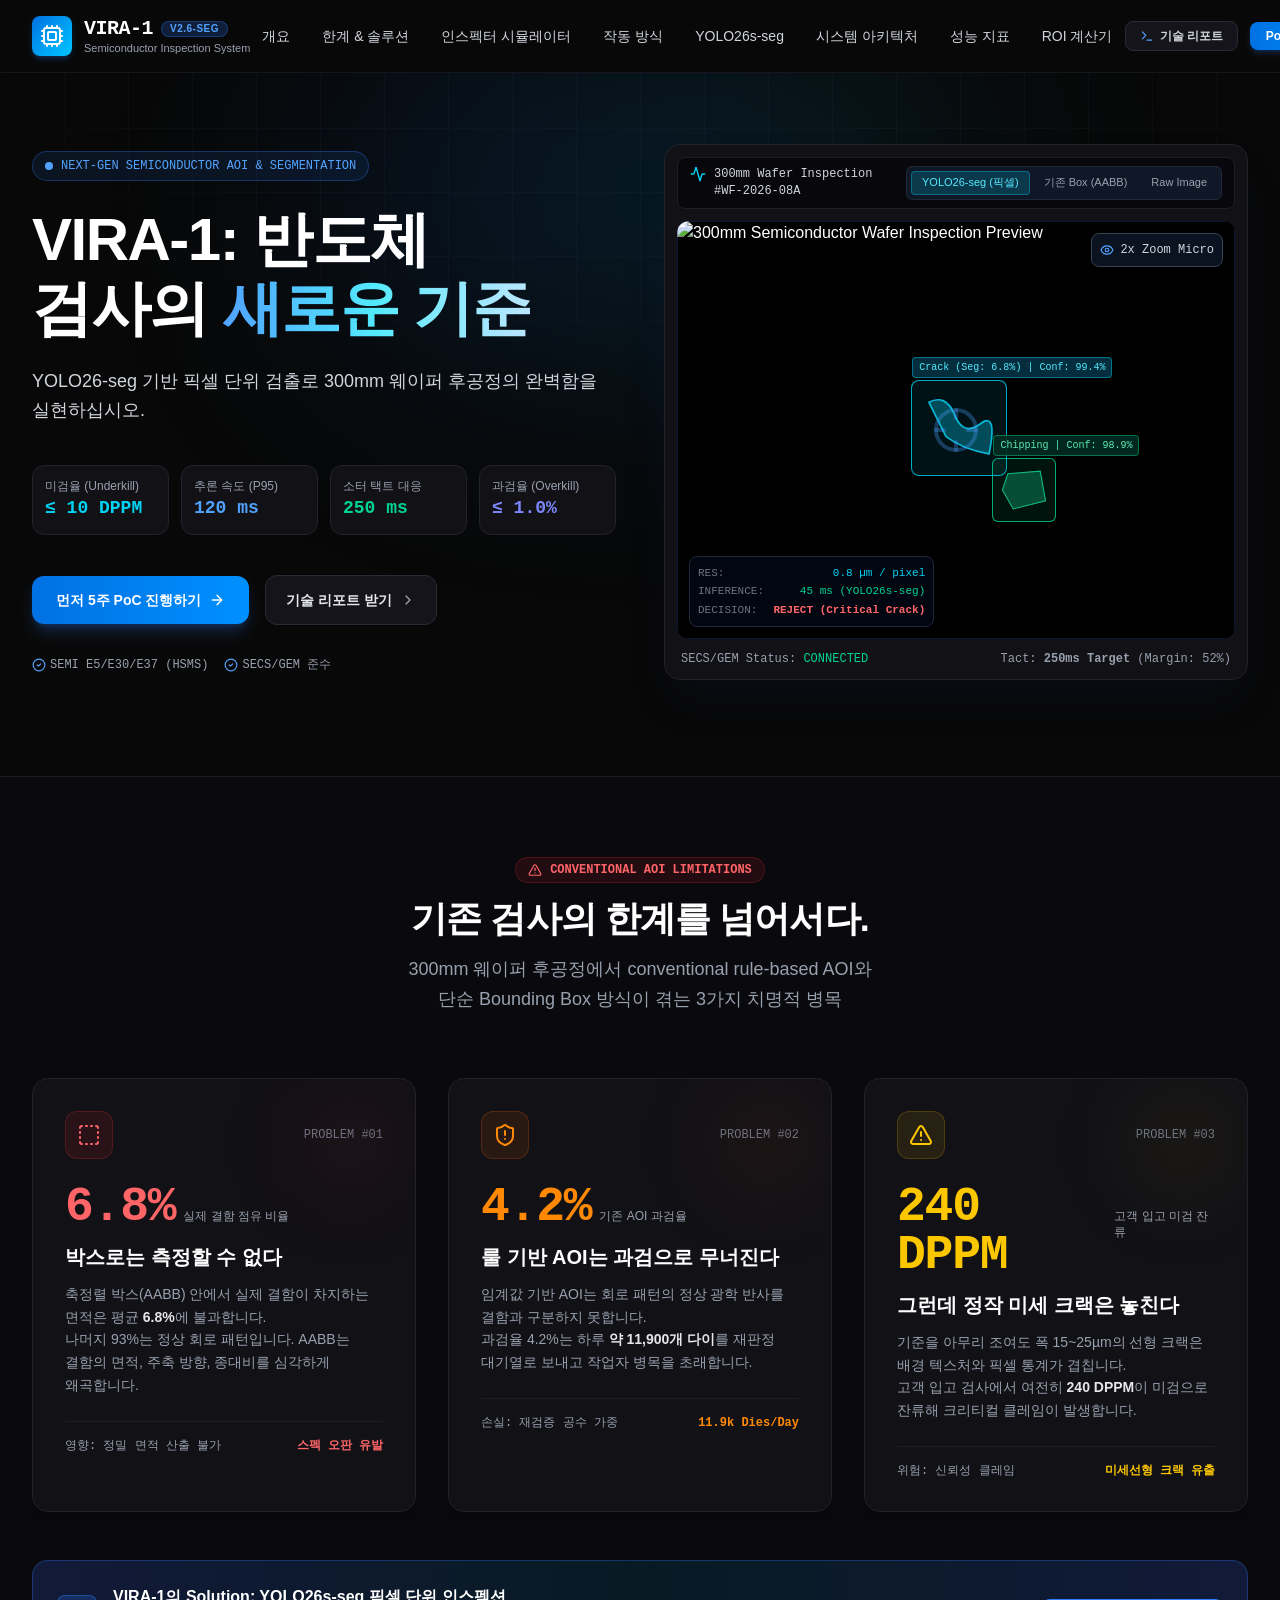
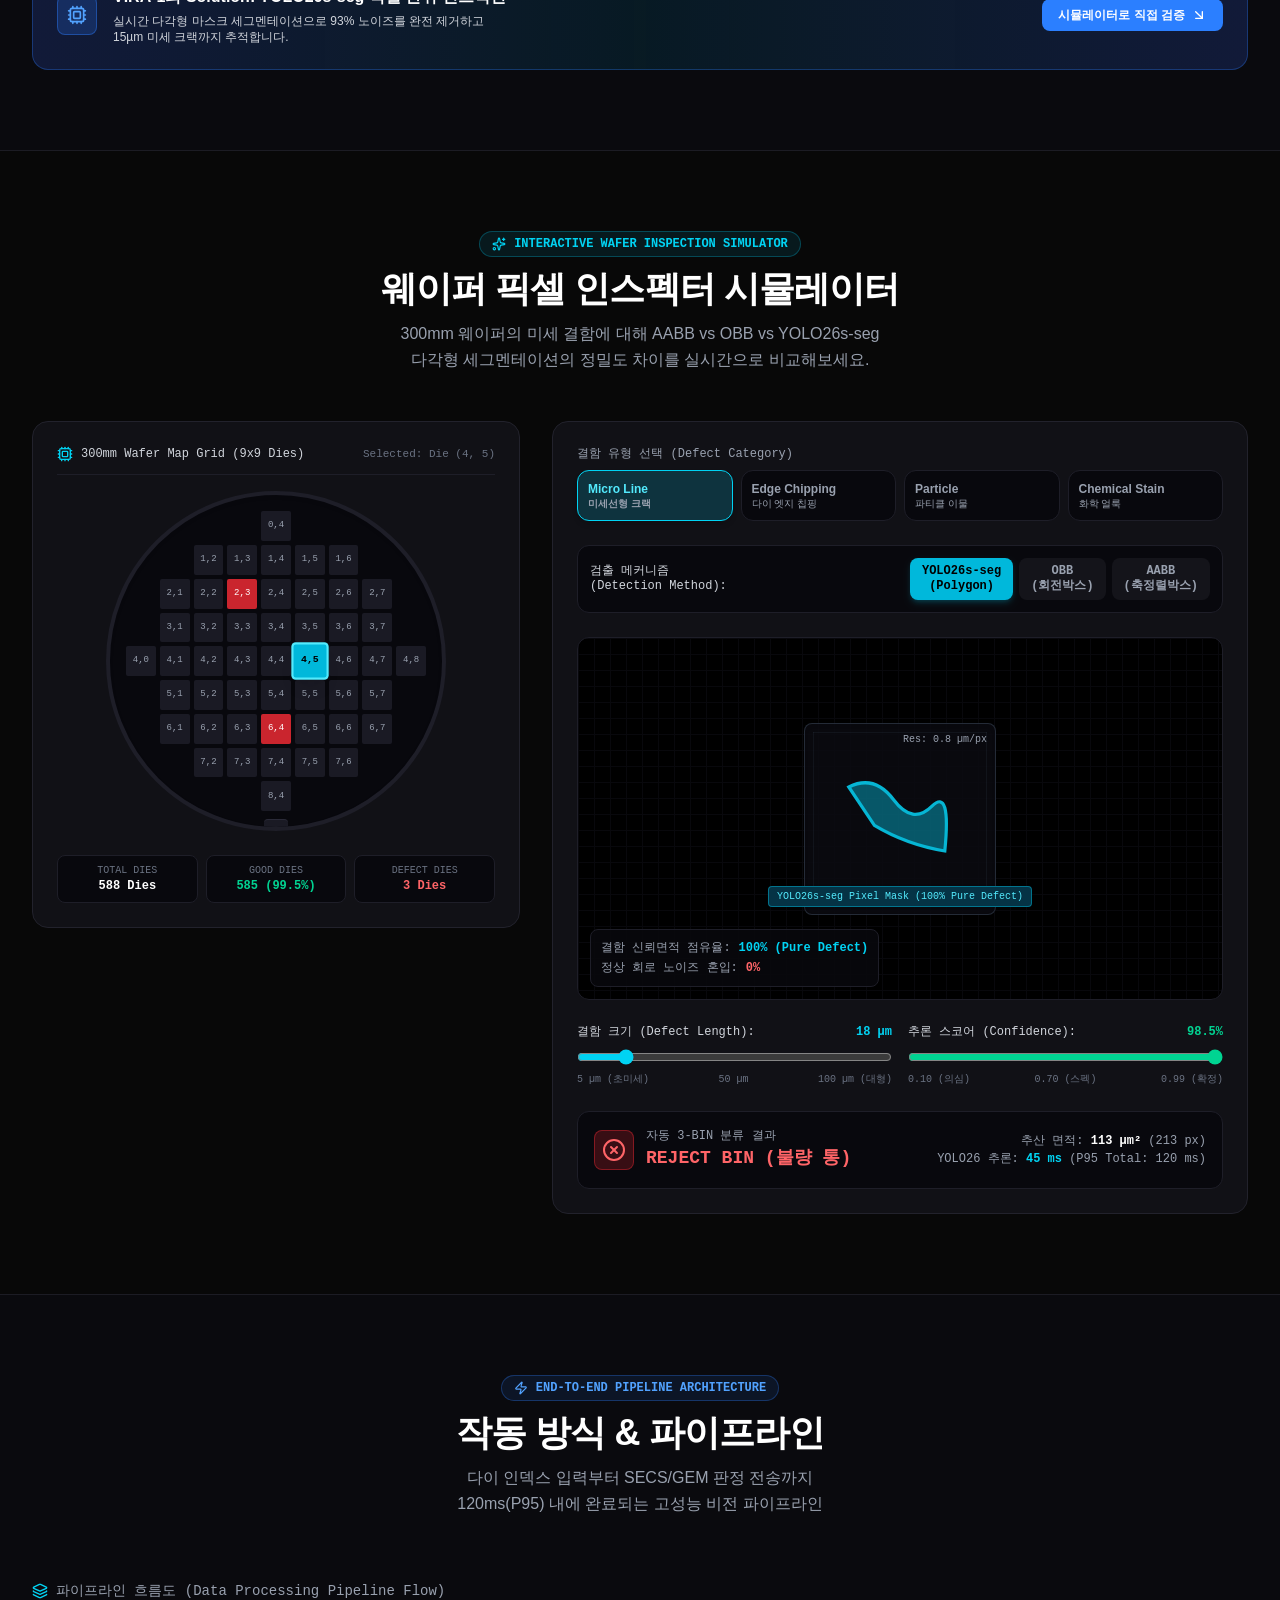
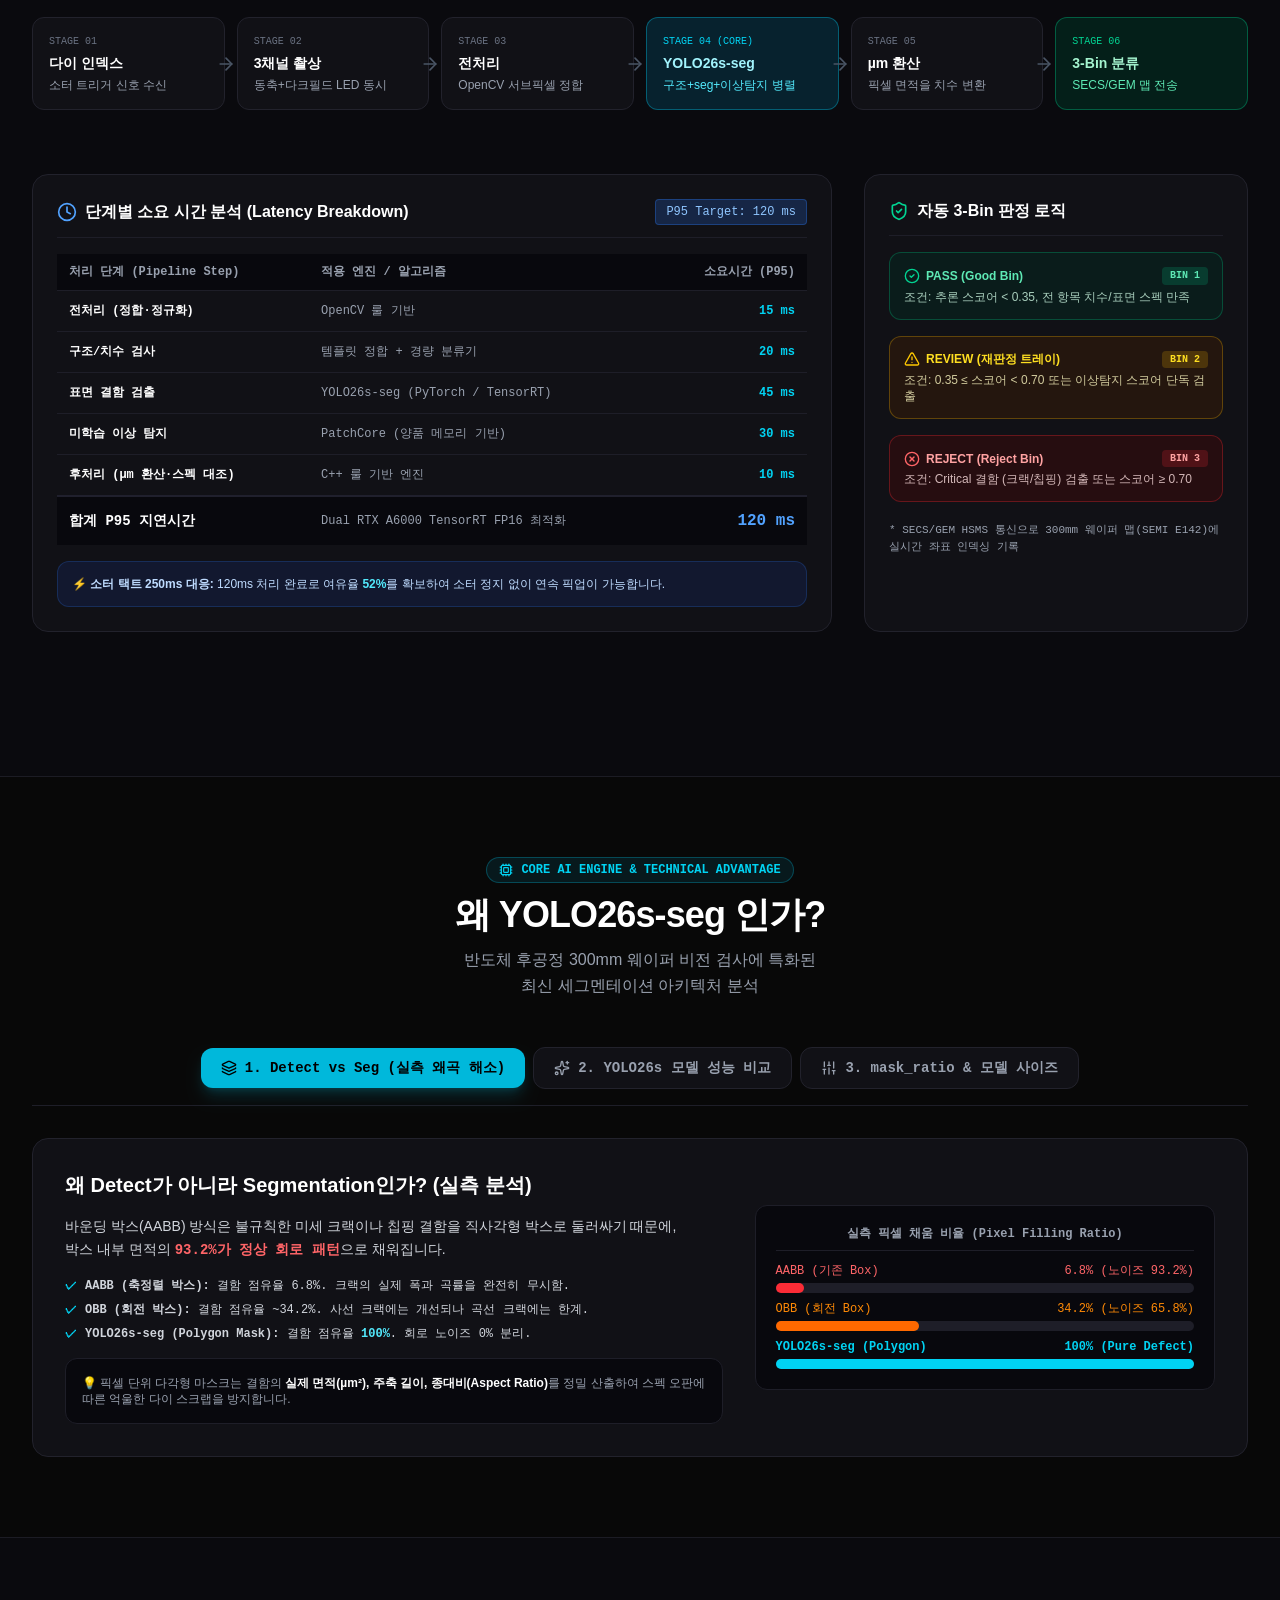
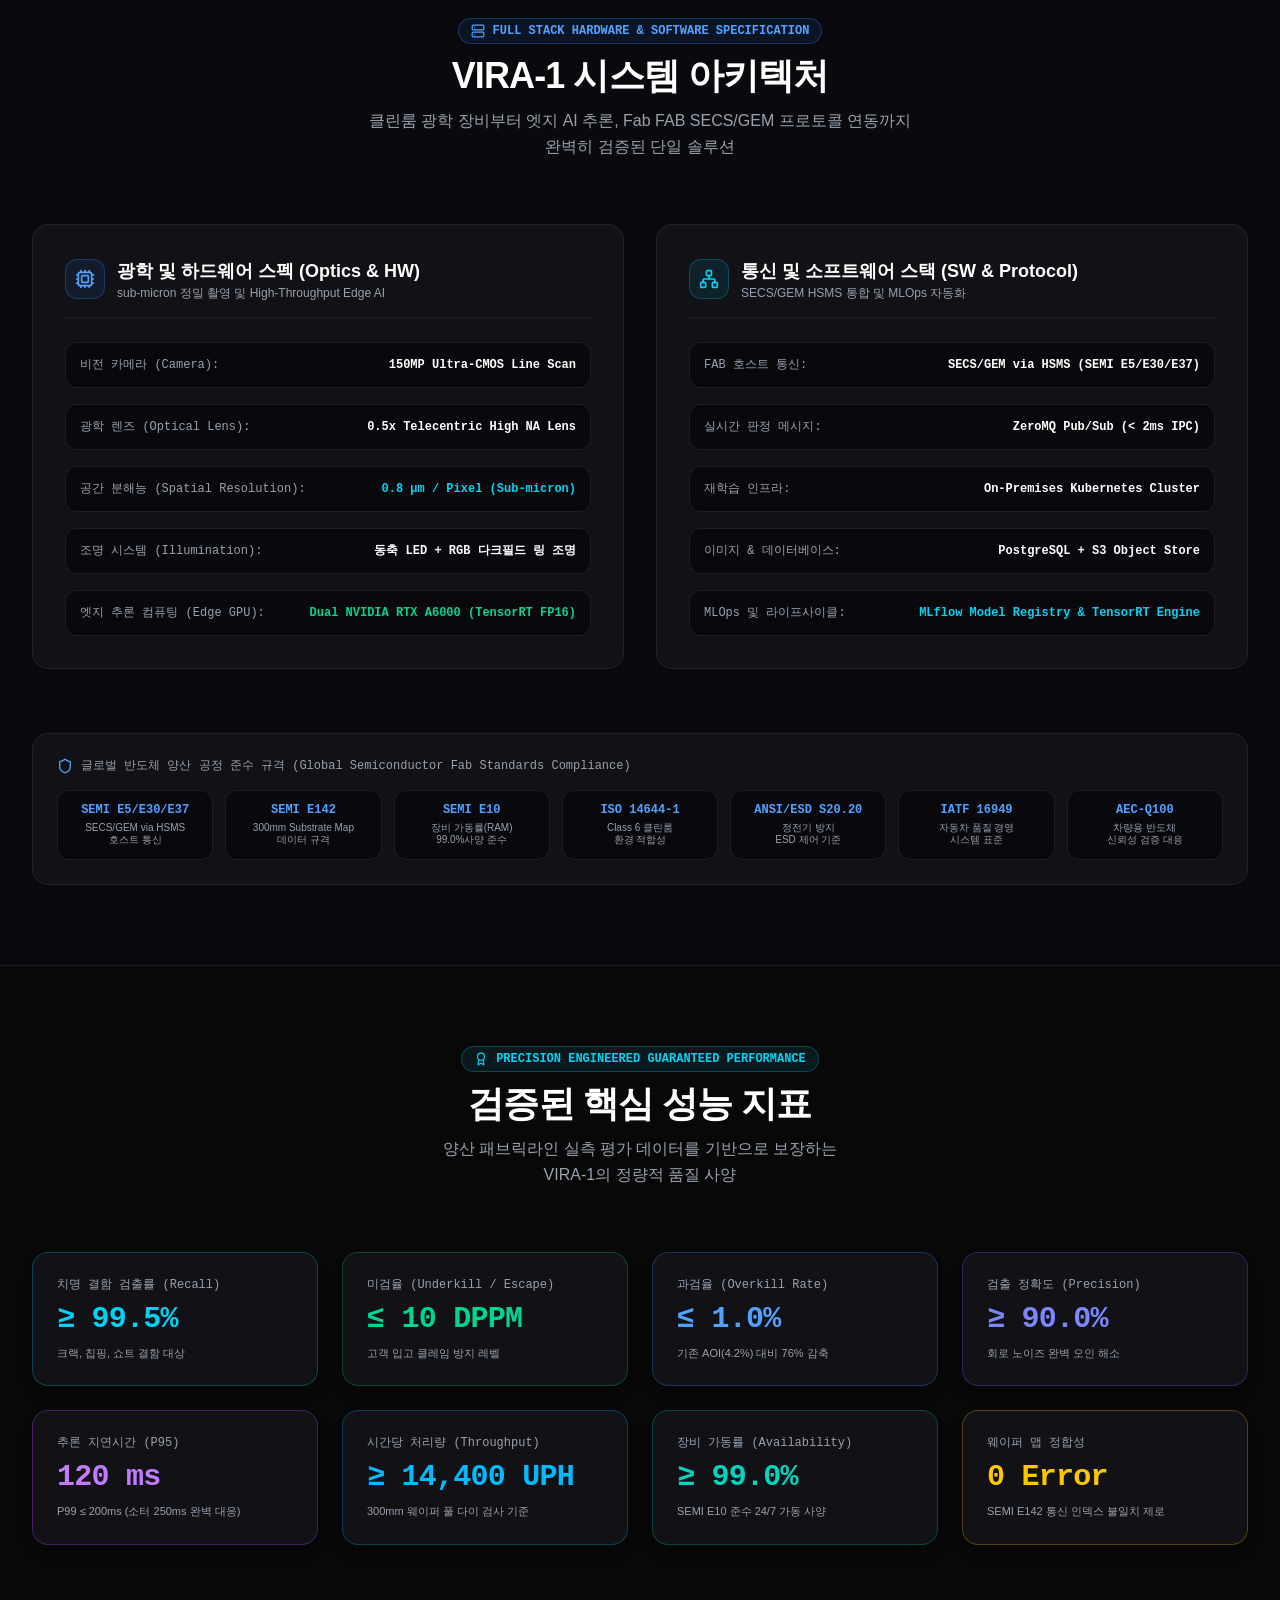
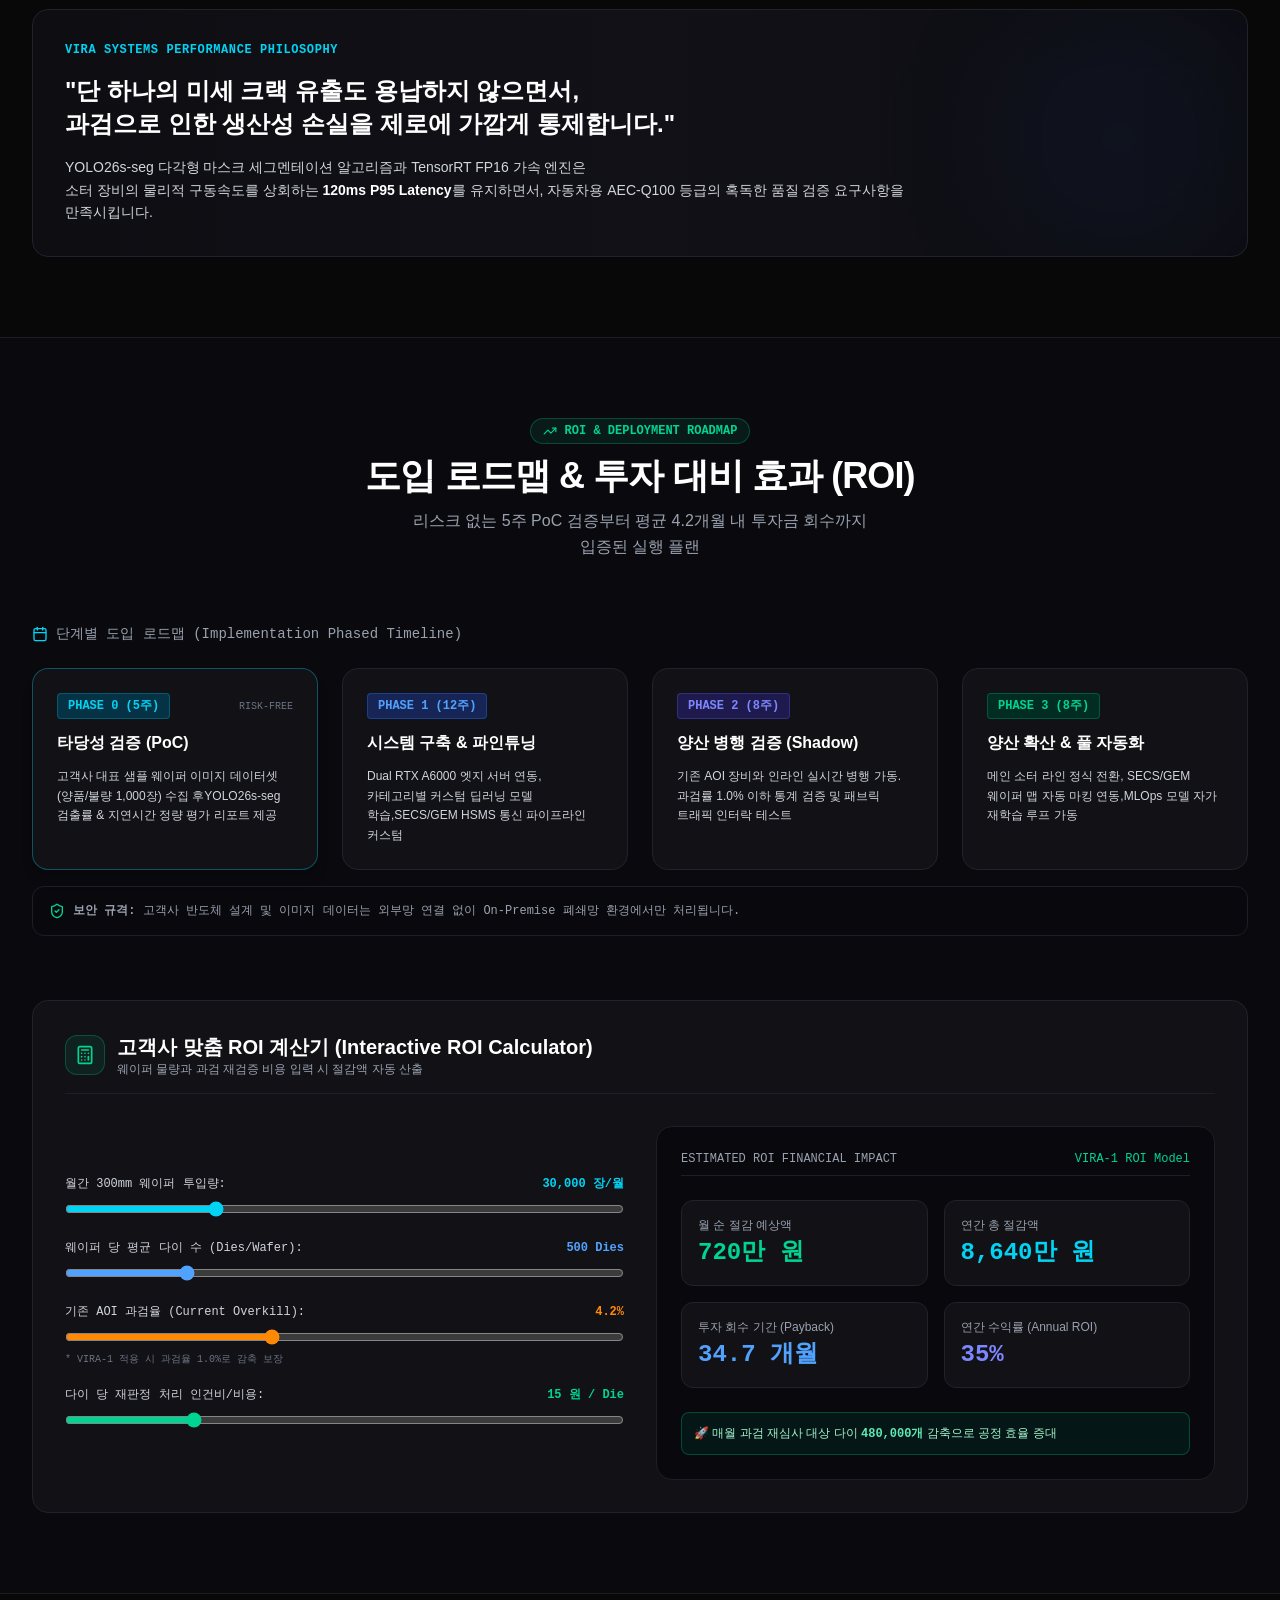
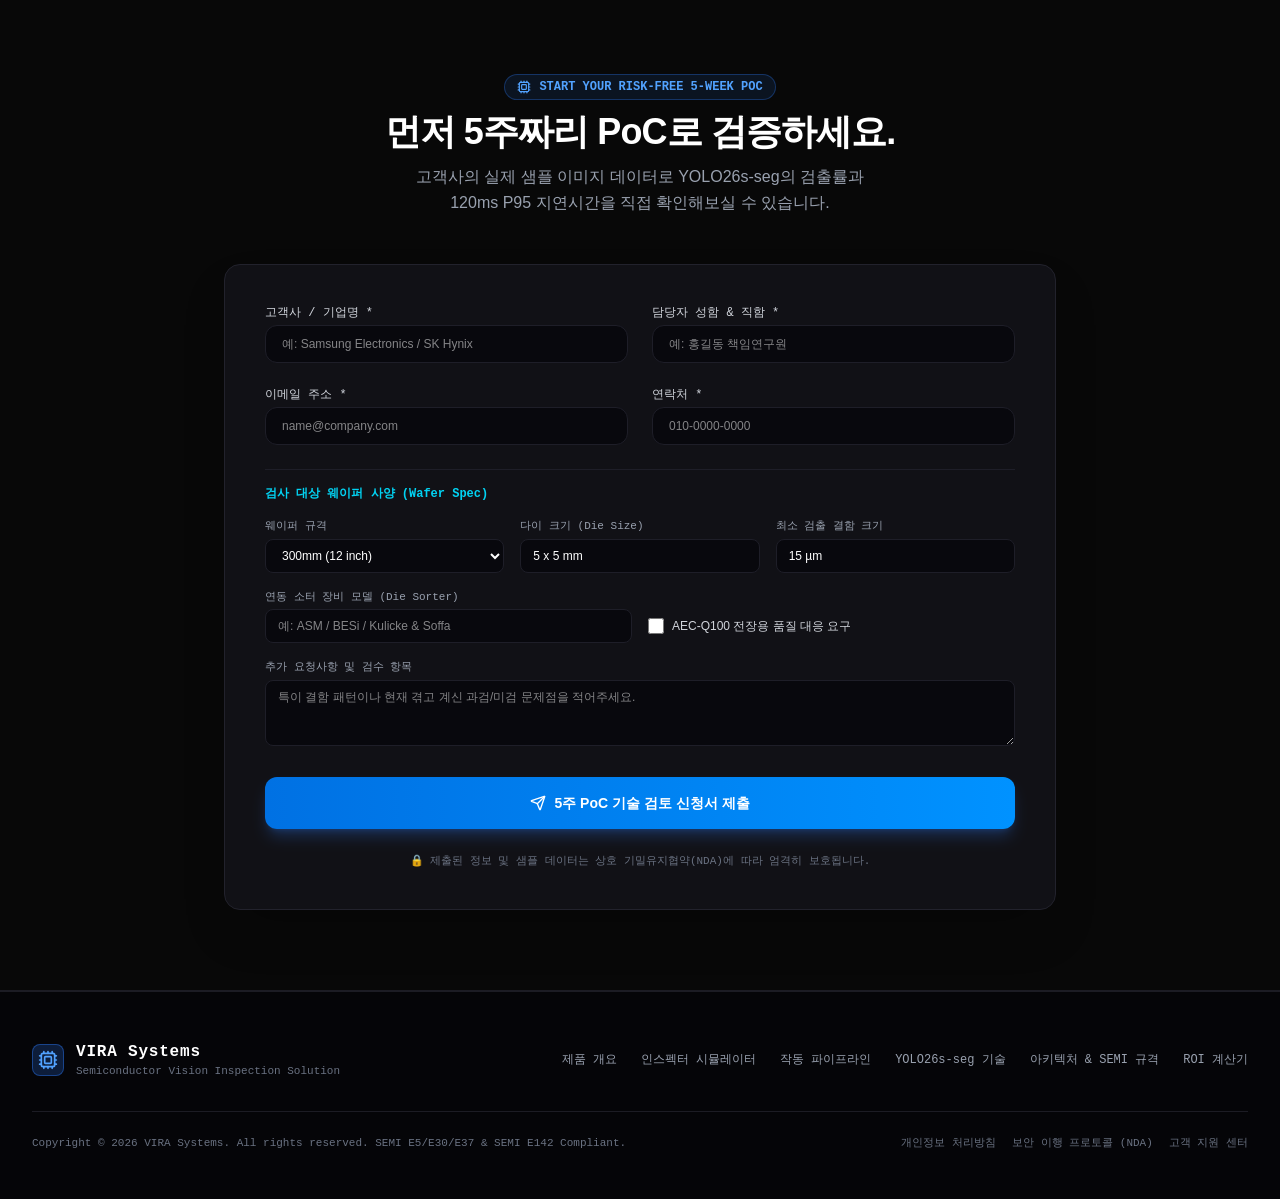
==== docs/index.html @ 3b5efb66 "v6" ====
<!doctype html>
<html lang="ko" class="scroll-smooth">
  <head>
    <meta charset="UTF-8" />
    <meta name="viewport" content="width=device-width, initial-scale=1.0" />
    <title>VIRA-1: 반도체 검사의 새로운 기준 | VIRA Systems</title>
    <!-- Google Fonts Inter & Material Symbols -->
    <link rel="preconnect" href="https://fonts.googleapis.com">
    <link rel="preconnect" href="https://fonts.gstatic.com" crossorigin>
    <link href="https://fonts.googleapis.com/css2?family=Inter:wght@400;500;600;700&display=swap" rel="stylesheet">
    <link href="https://fonts.googleapis.com/css2?family=Material+Symbols+Outlined:wght,FILL@100..700,0..1&display=swap" rel="stylesheet" />
    <script type="module" crossorigin src="./assets/index-C2g3Ca7B.js"></script>
    <link rel="stylesheet" crossorigin href="./assets/index-L0WtVlRB.css">
  </head>
  <body class="bg-[#080808] text-[#e5e5e5] antialiased selection:bg-[#0071e3] selection:text-white">
    <div id="root"></div>
  </body>
</html>
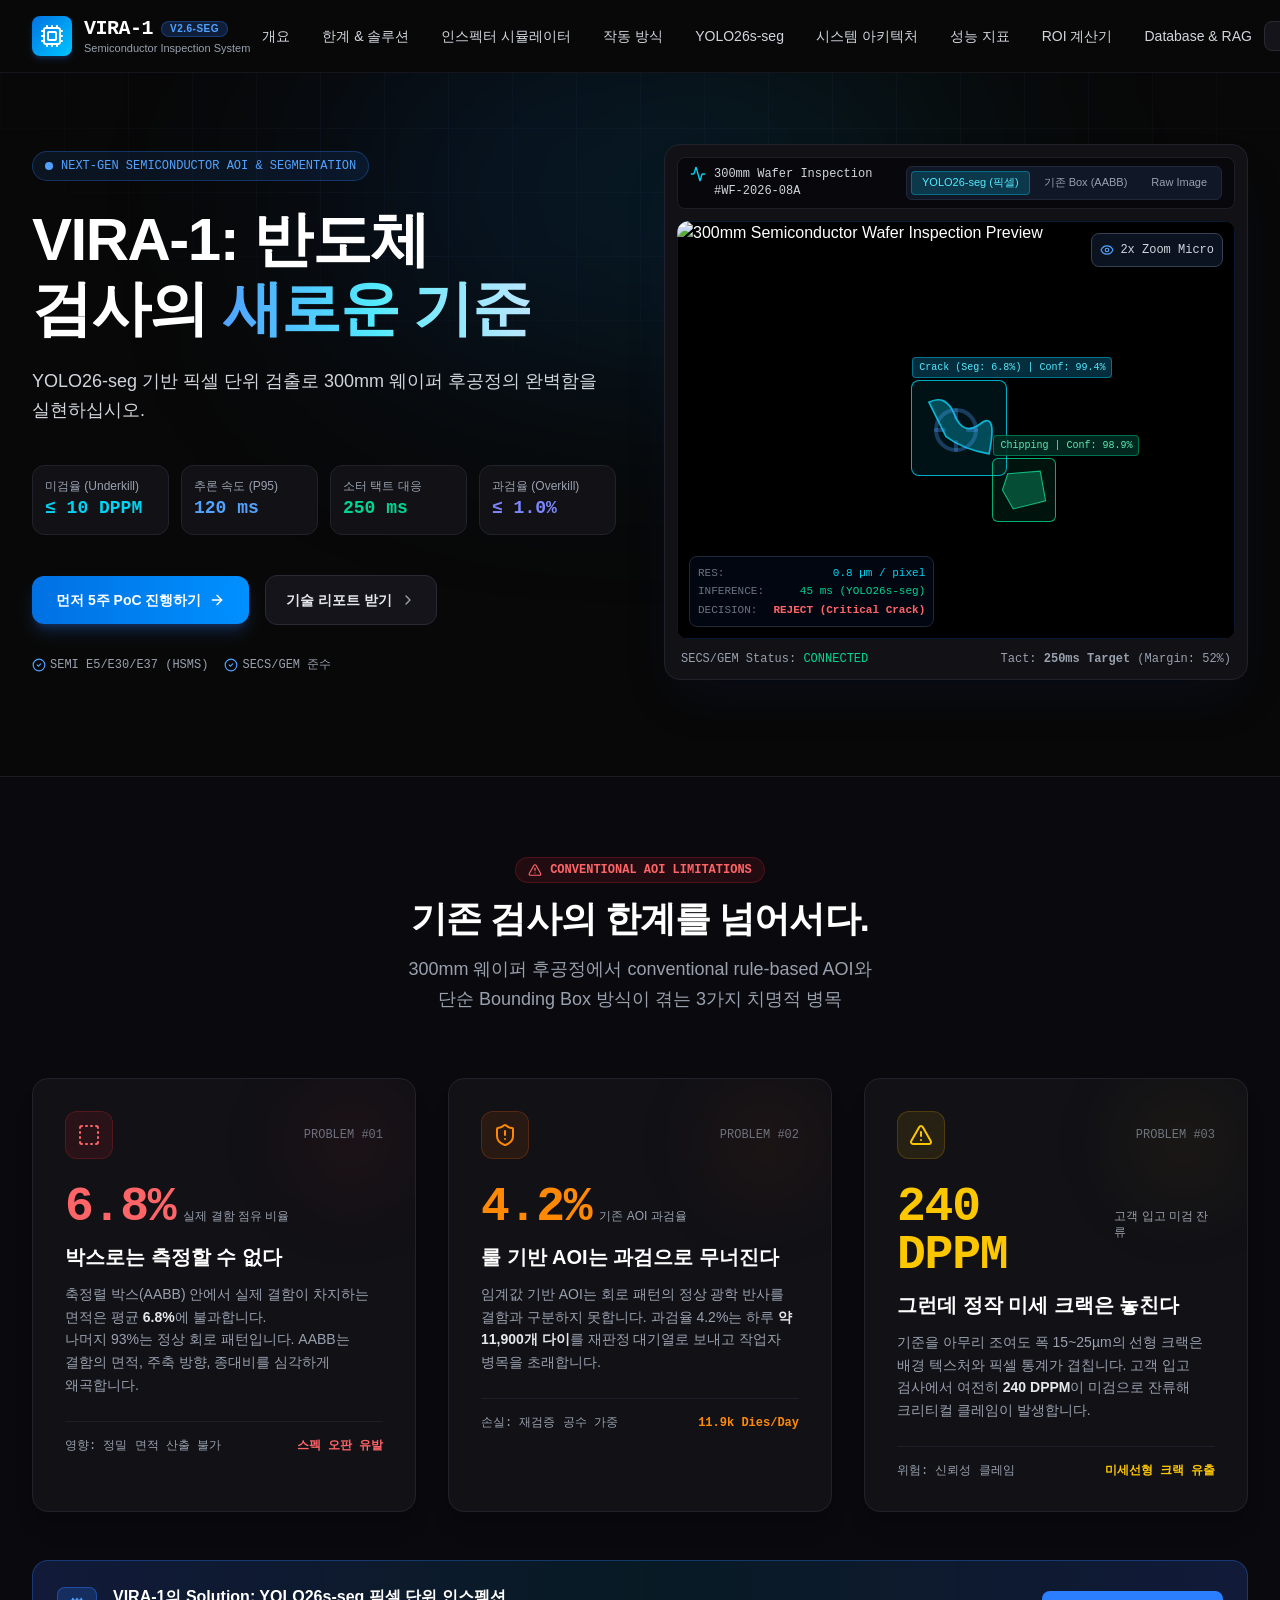
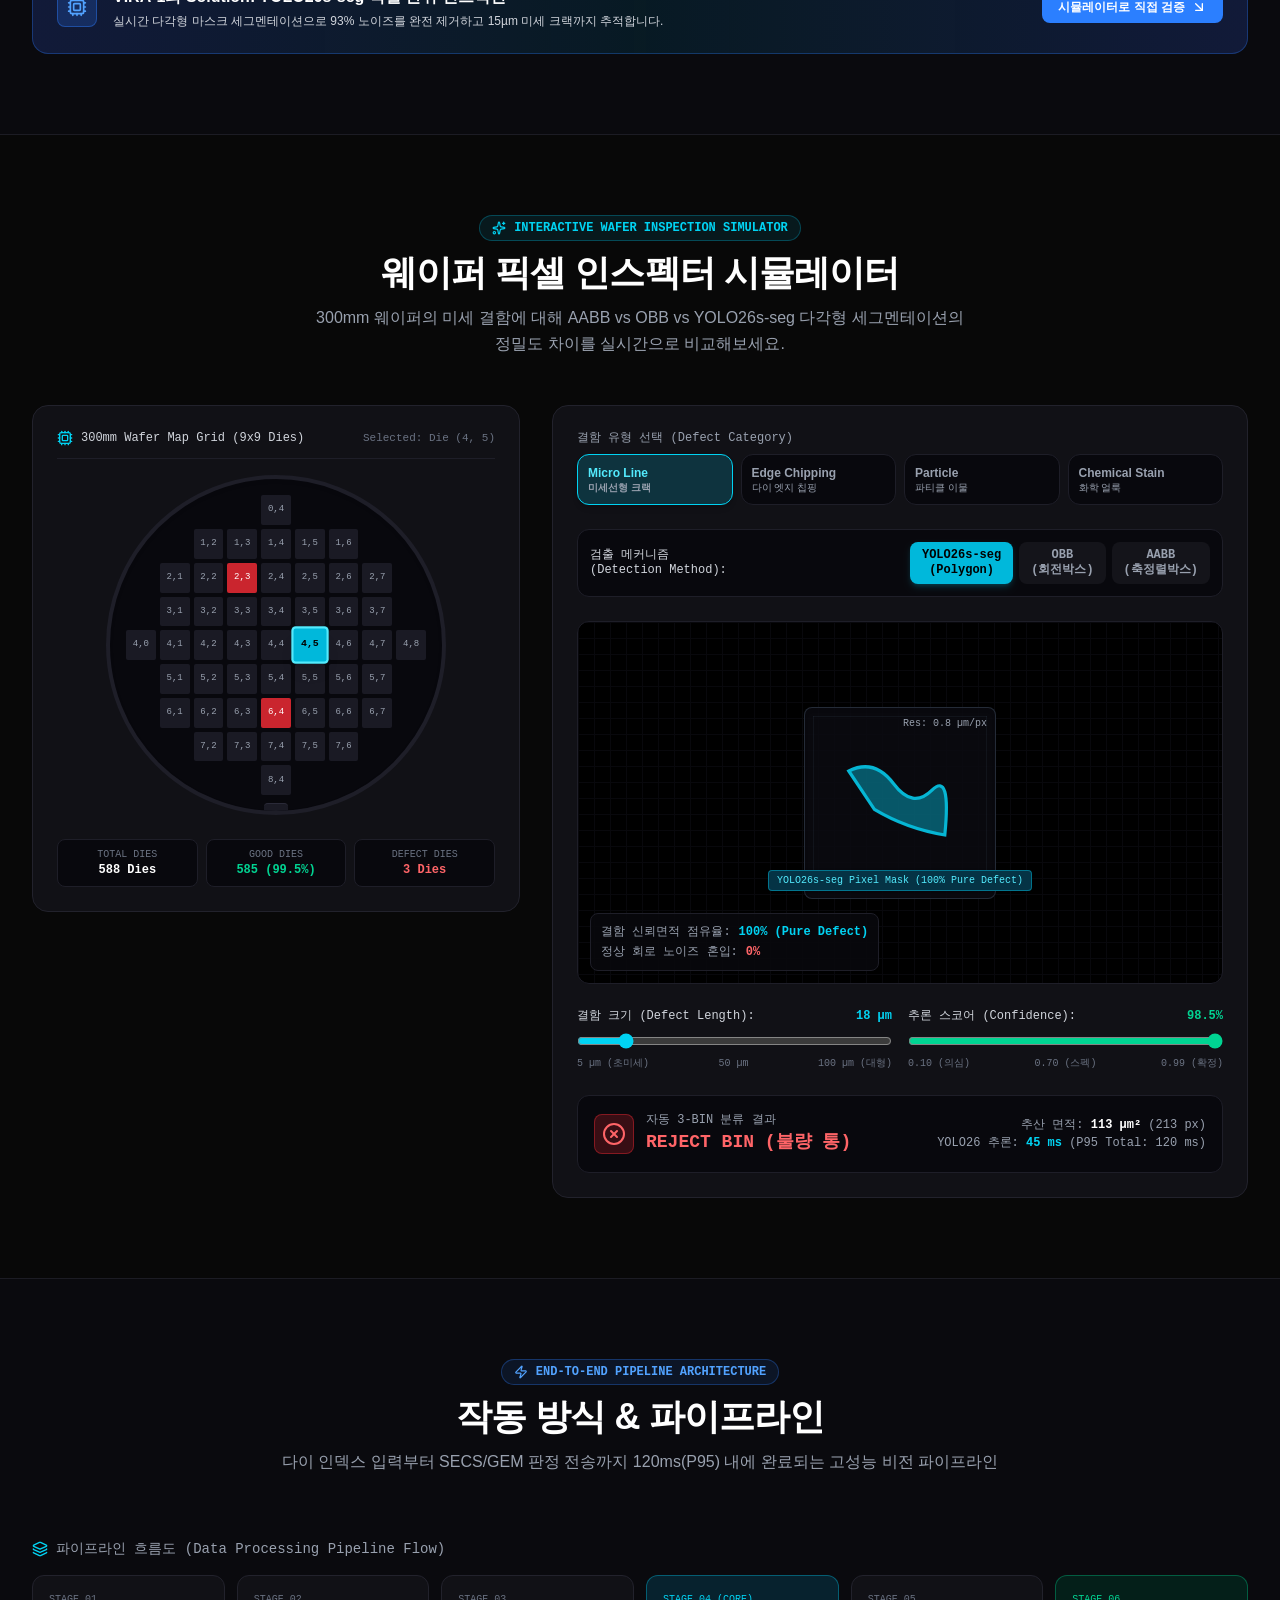
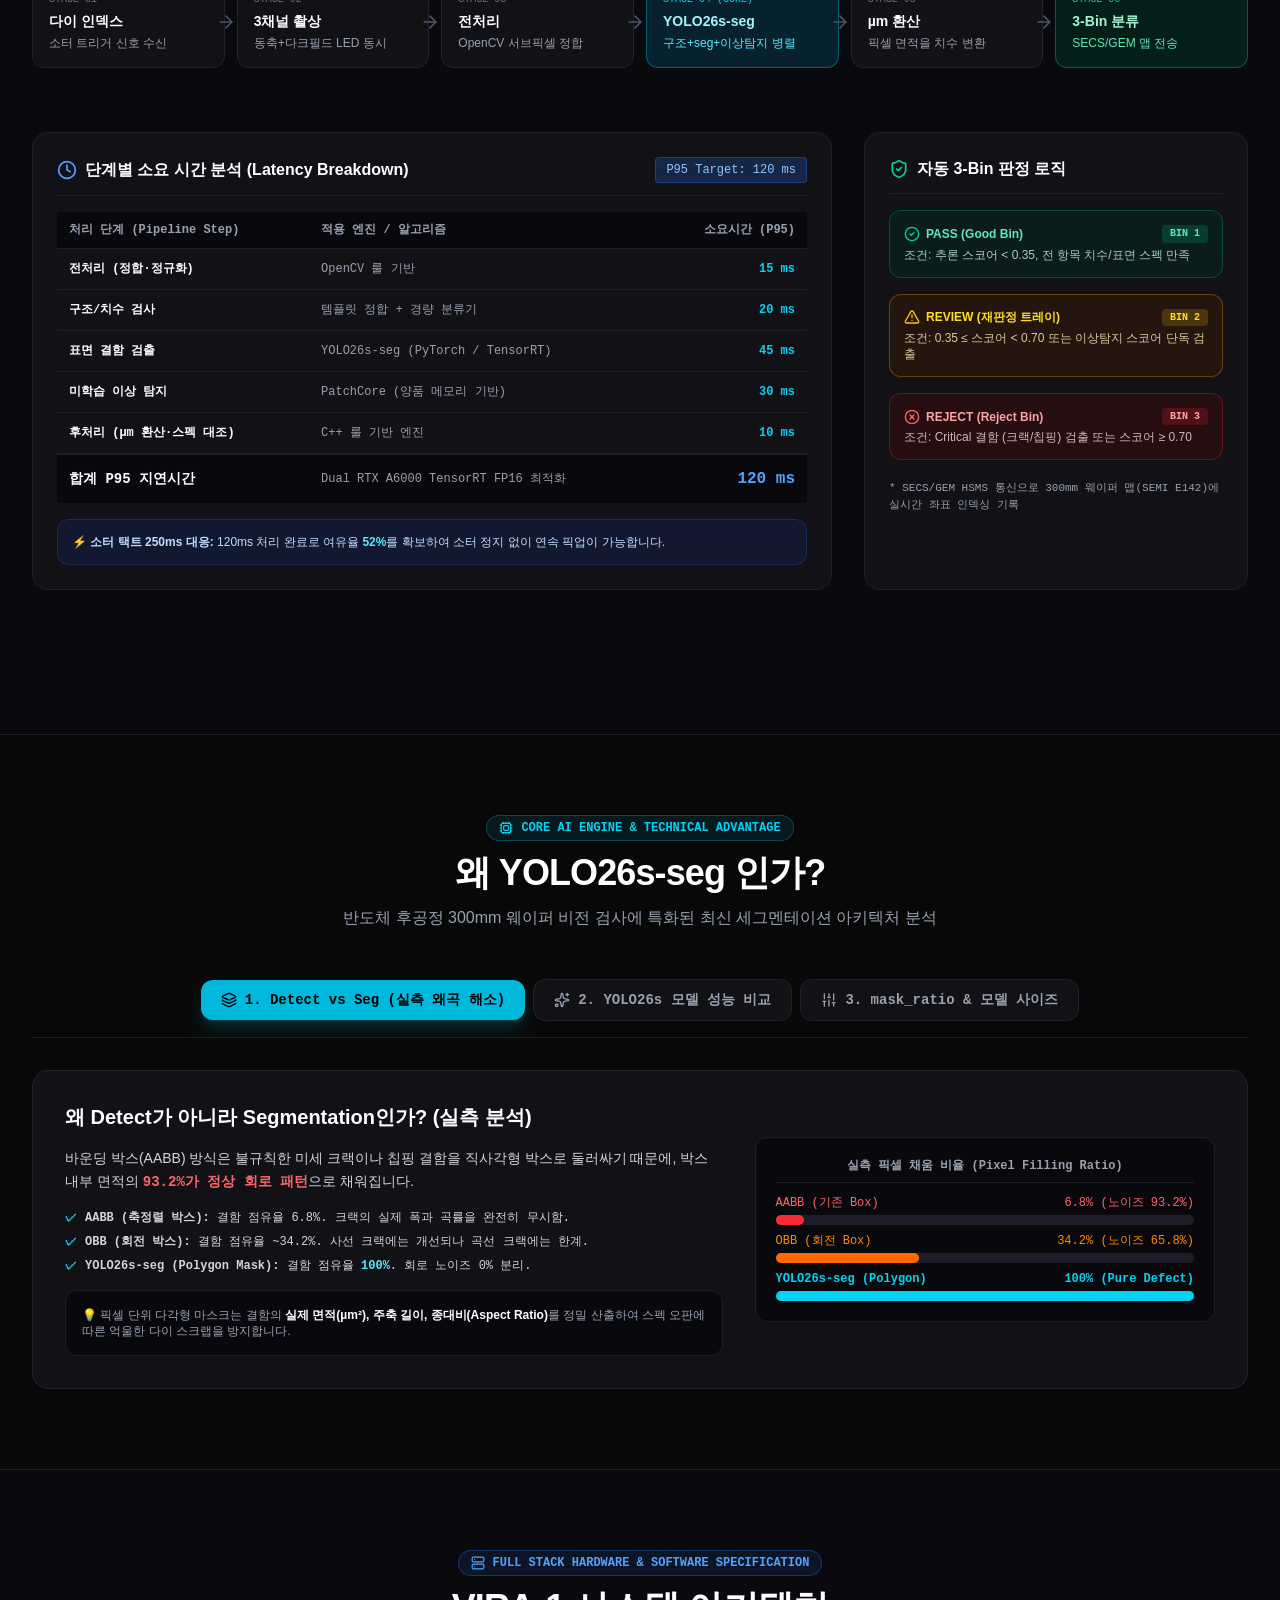
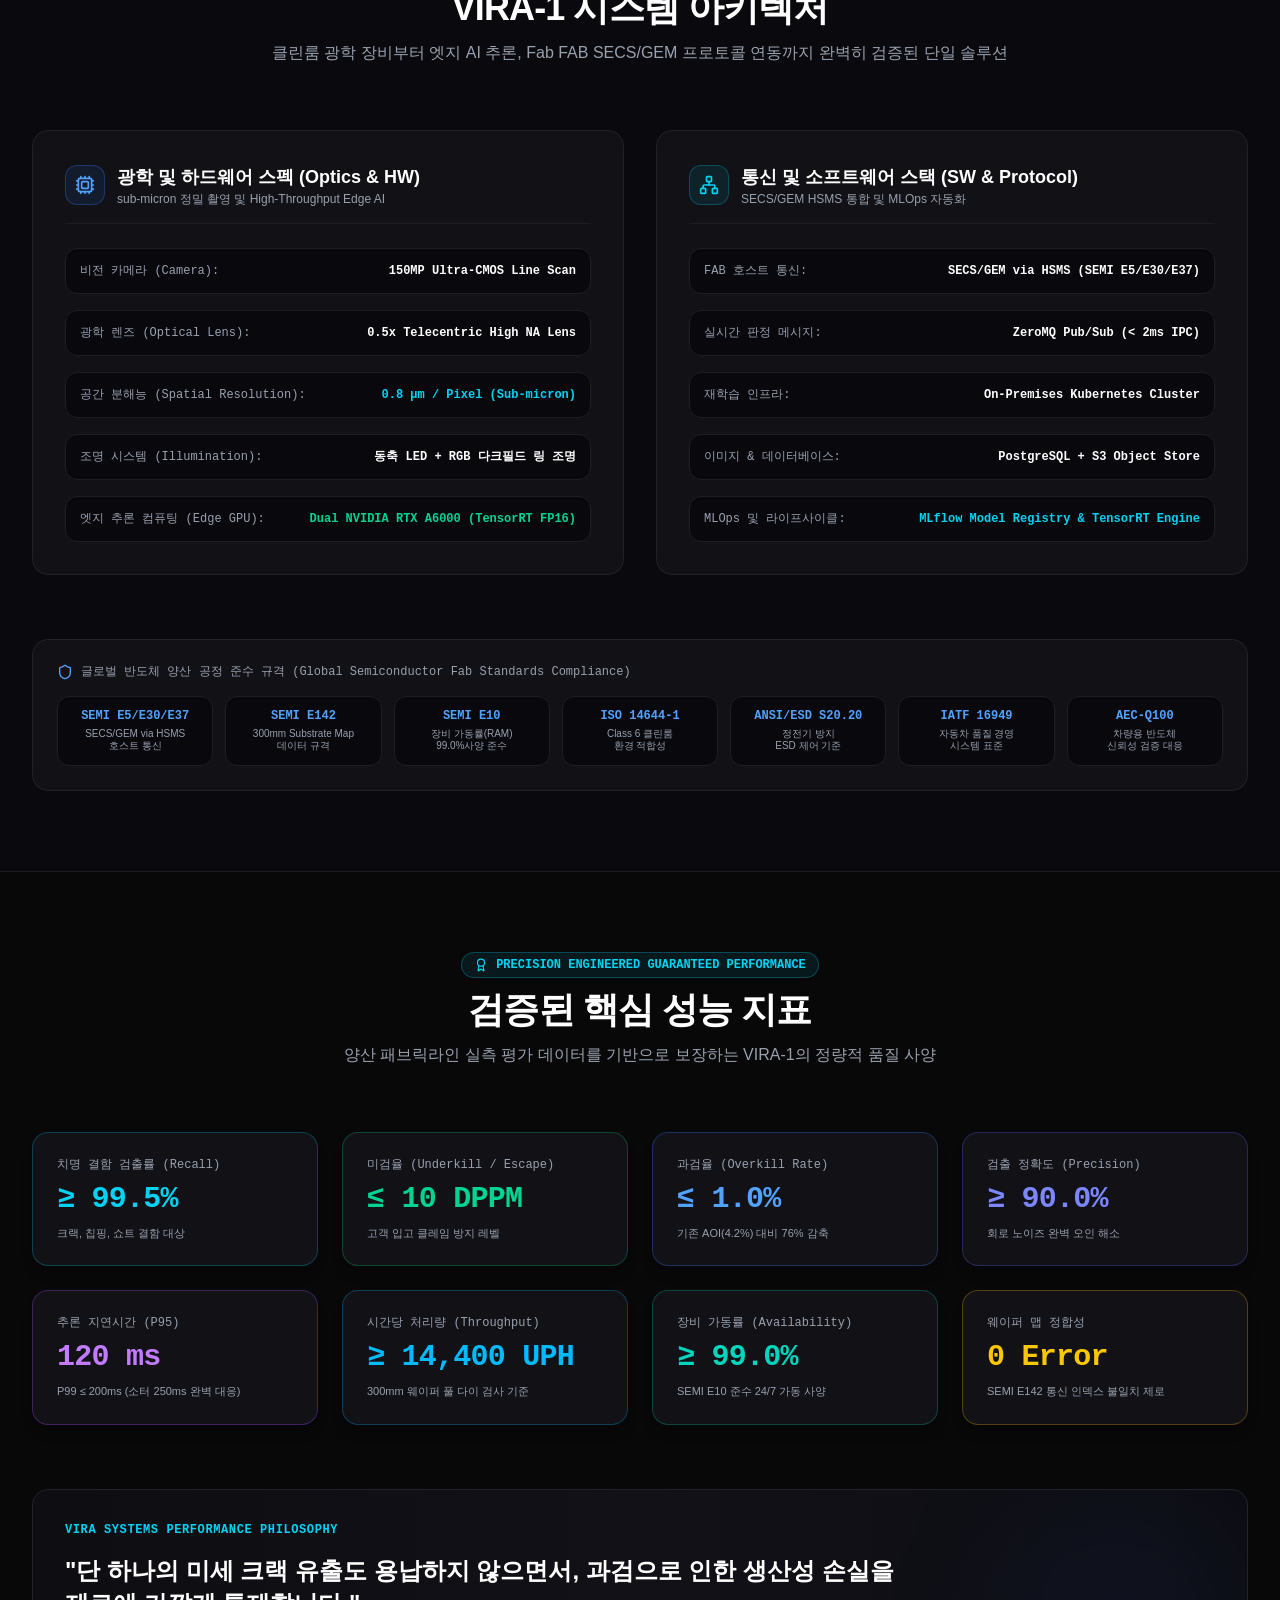
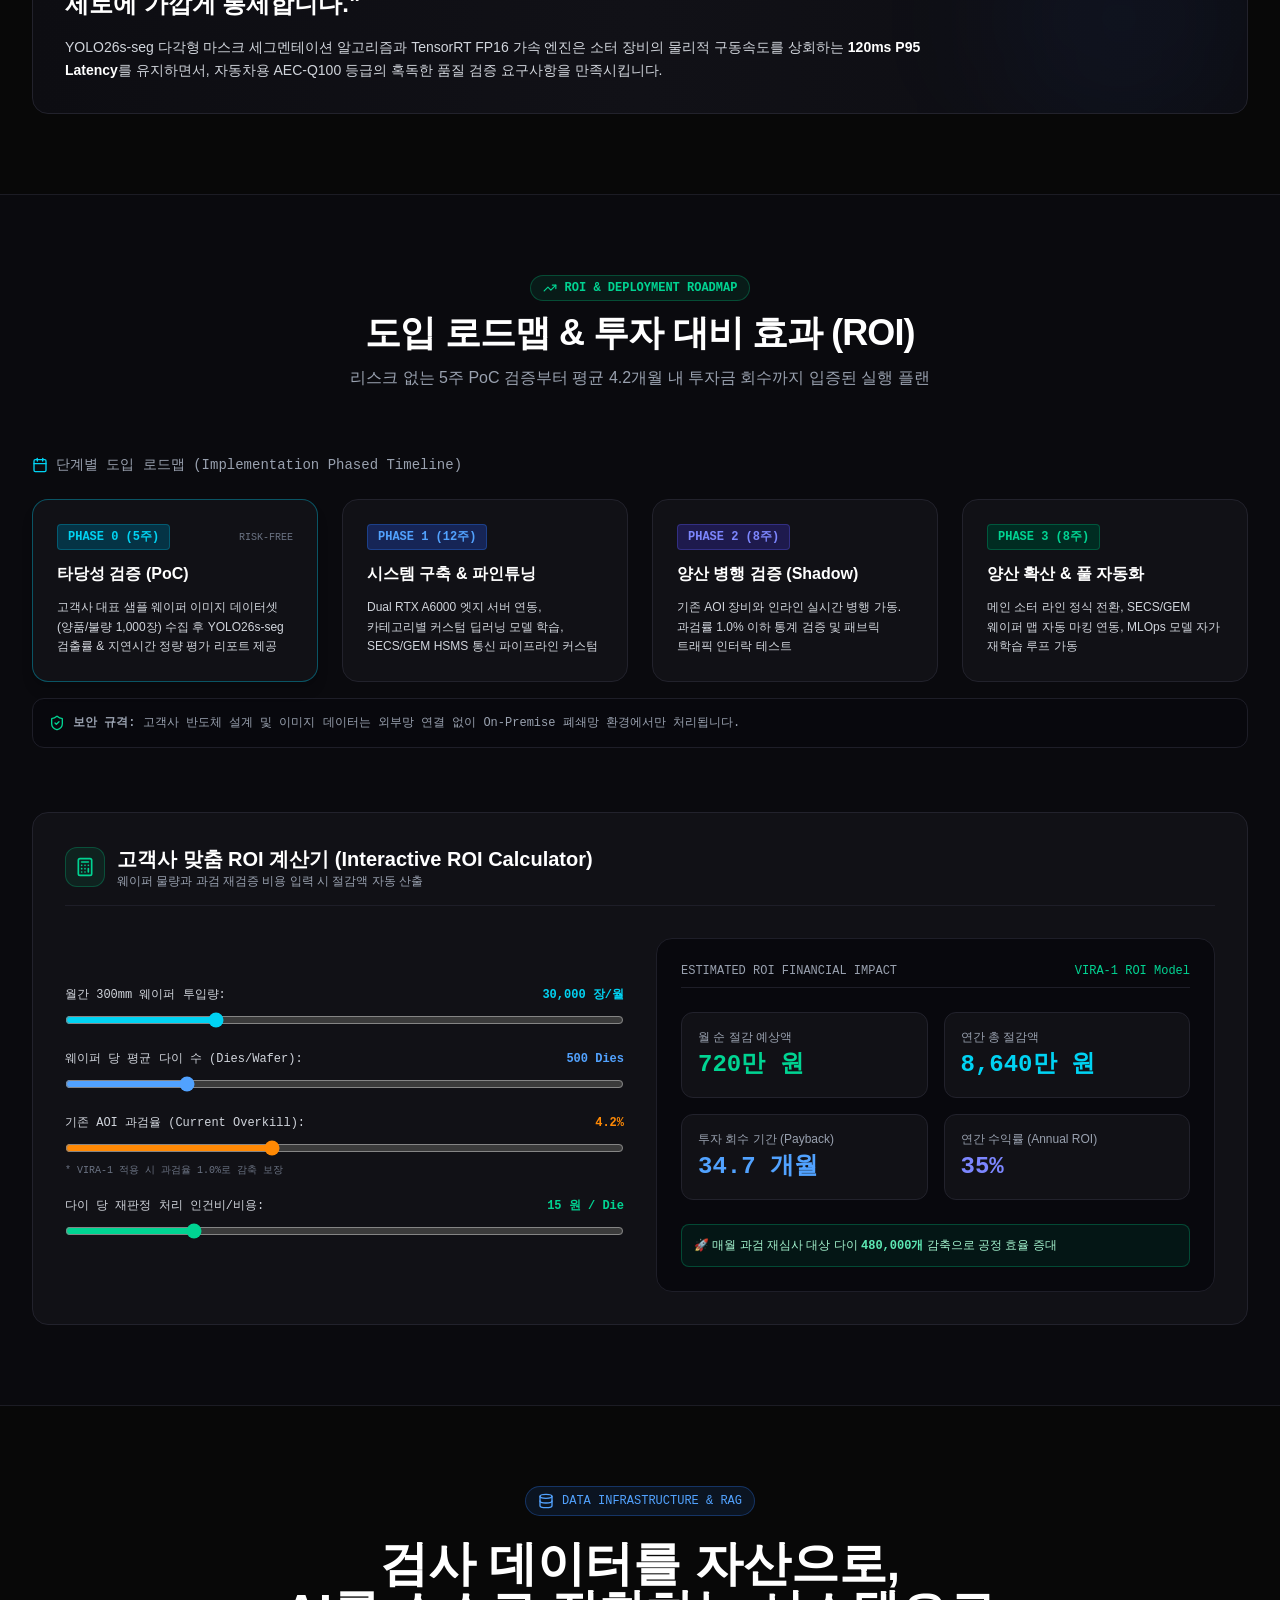
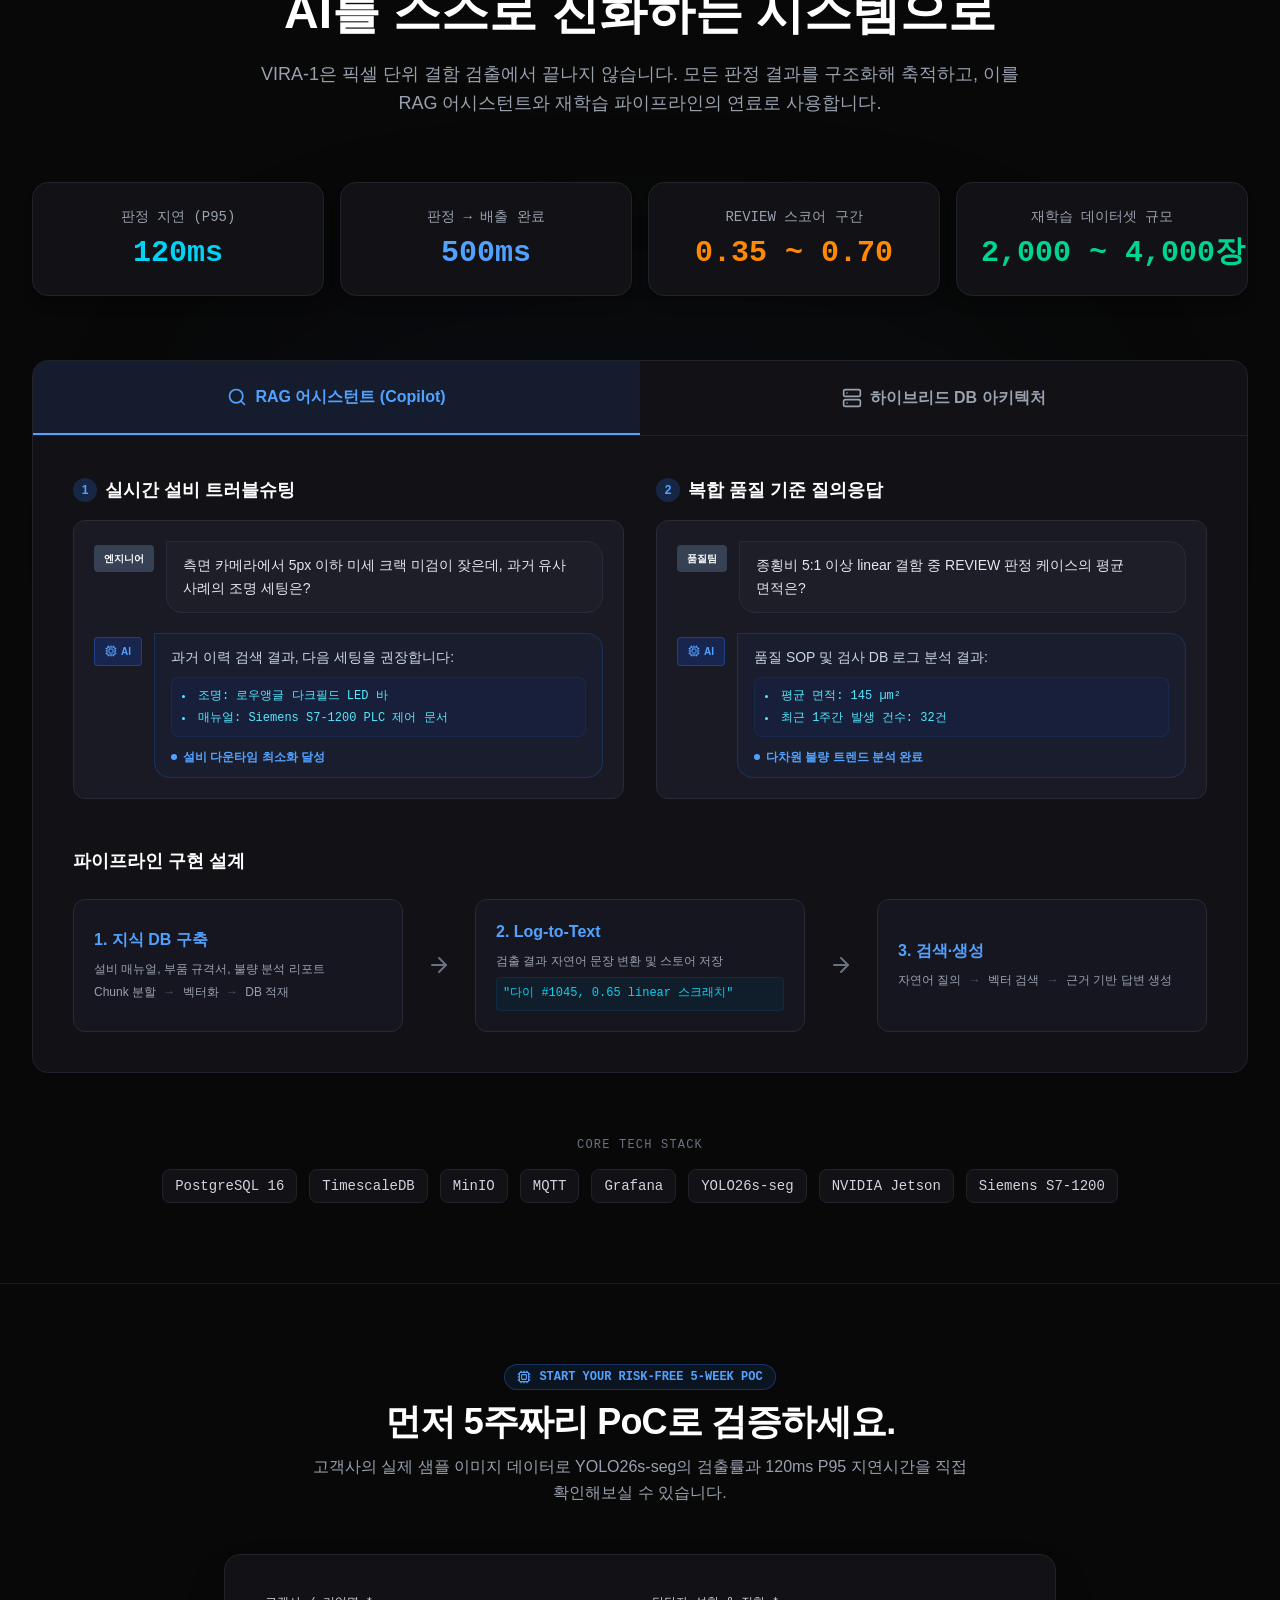
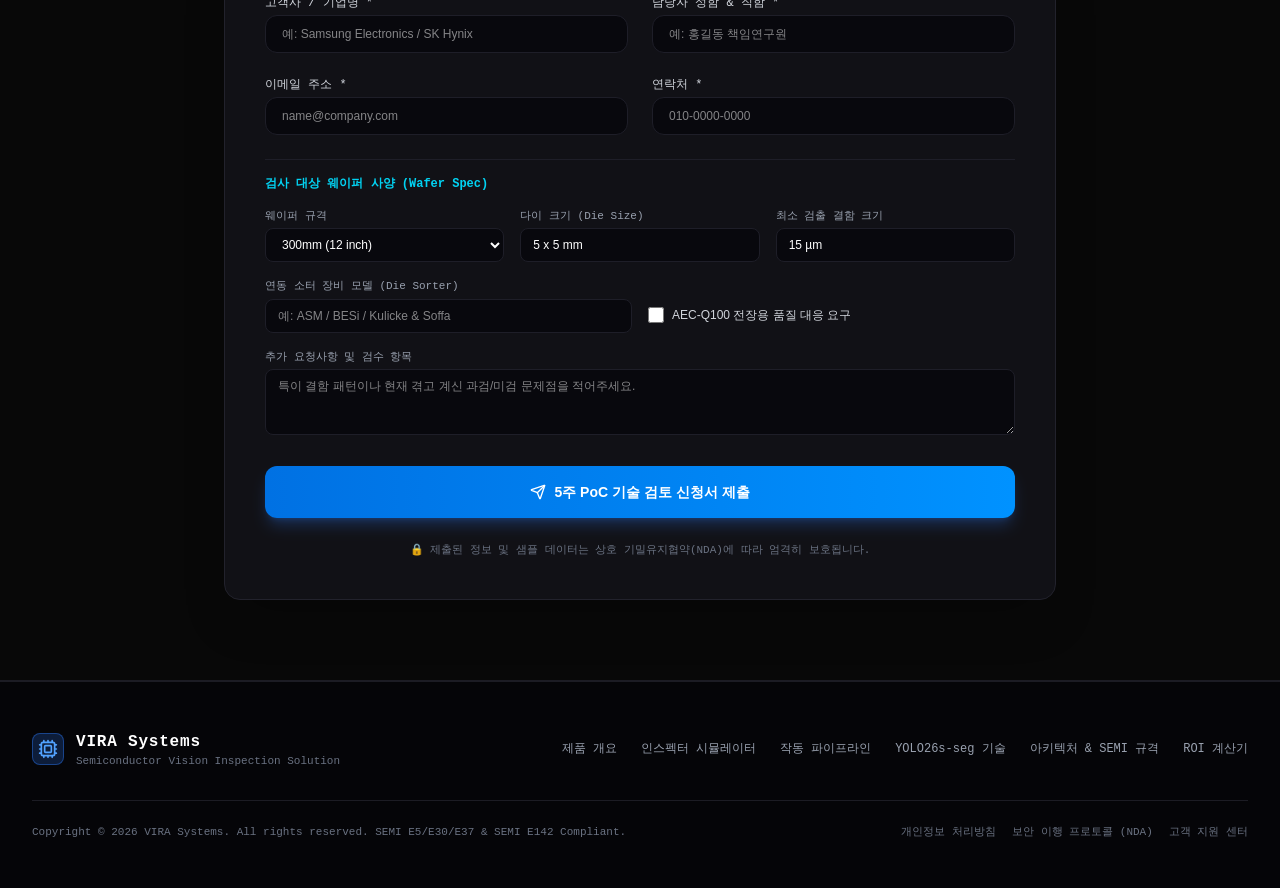
==== commit 332d2479: "v7" ====
--- a/docs/index.html
+++ b/docs/index.html
@@ -9,8 +9,8 @@
     <link rel="preconnect" href="https://fonts.gstatic.com" crossorigin>
     <link href="https://fonts.googleapis.com/css2?family=Inter:wght@400;500;600;700&display=swap" rel="stylesheet">
     <link href="https://fonts.googleapis.com/css2?family=Material+Symbols+Outlined:wght,FILL@100..700,0..1&display=swap" rel="stylesheet" />
-    <script type="module" crossorigin src="./assets/index-C2g3Ca7B.js"></script>
-    <link rel="stylesheet" crossorigin href="./assets/index-L0WtVlRB.css">
+    <script type="module" crossorigin src="./assets/index-RHrsH_Hw.js"></script>
+    <link rel="stylesheet" crossorigin href="./assets/index-IraLYxYe.css">
   </head>
   <body class="bg-[#080808] text-[#e5e5e5] antialiased selection:bg-[#0071e3] selection:text-white">
     <div id="root"></div>
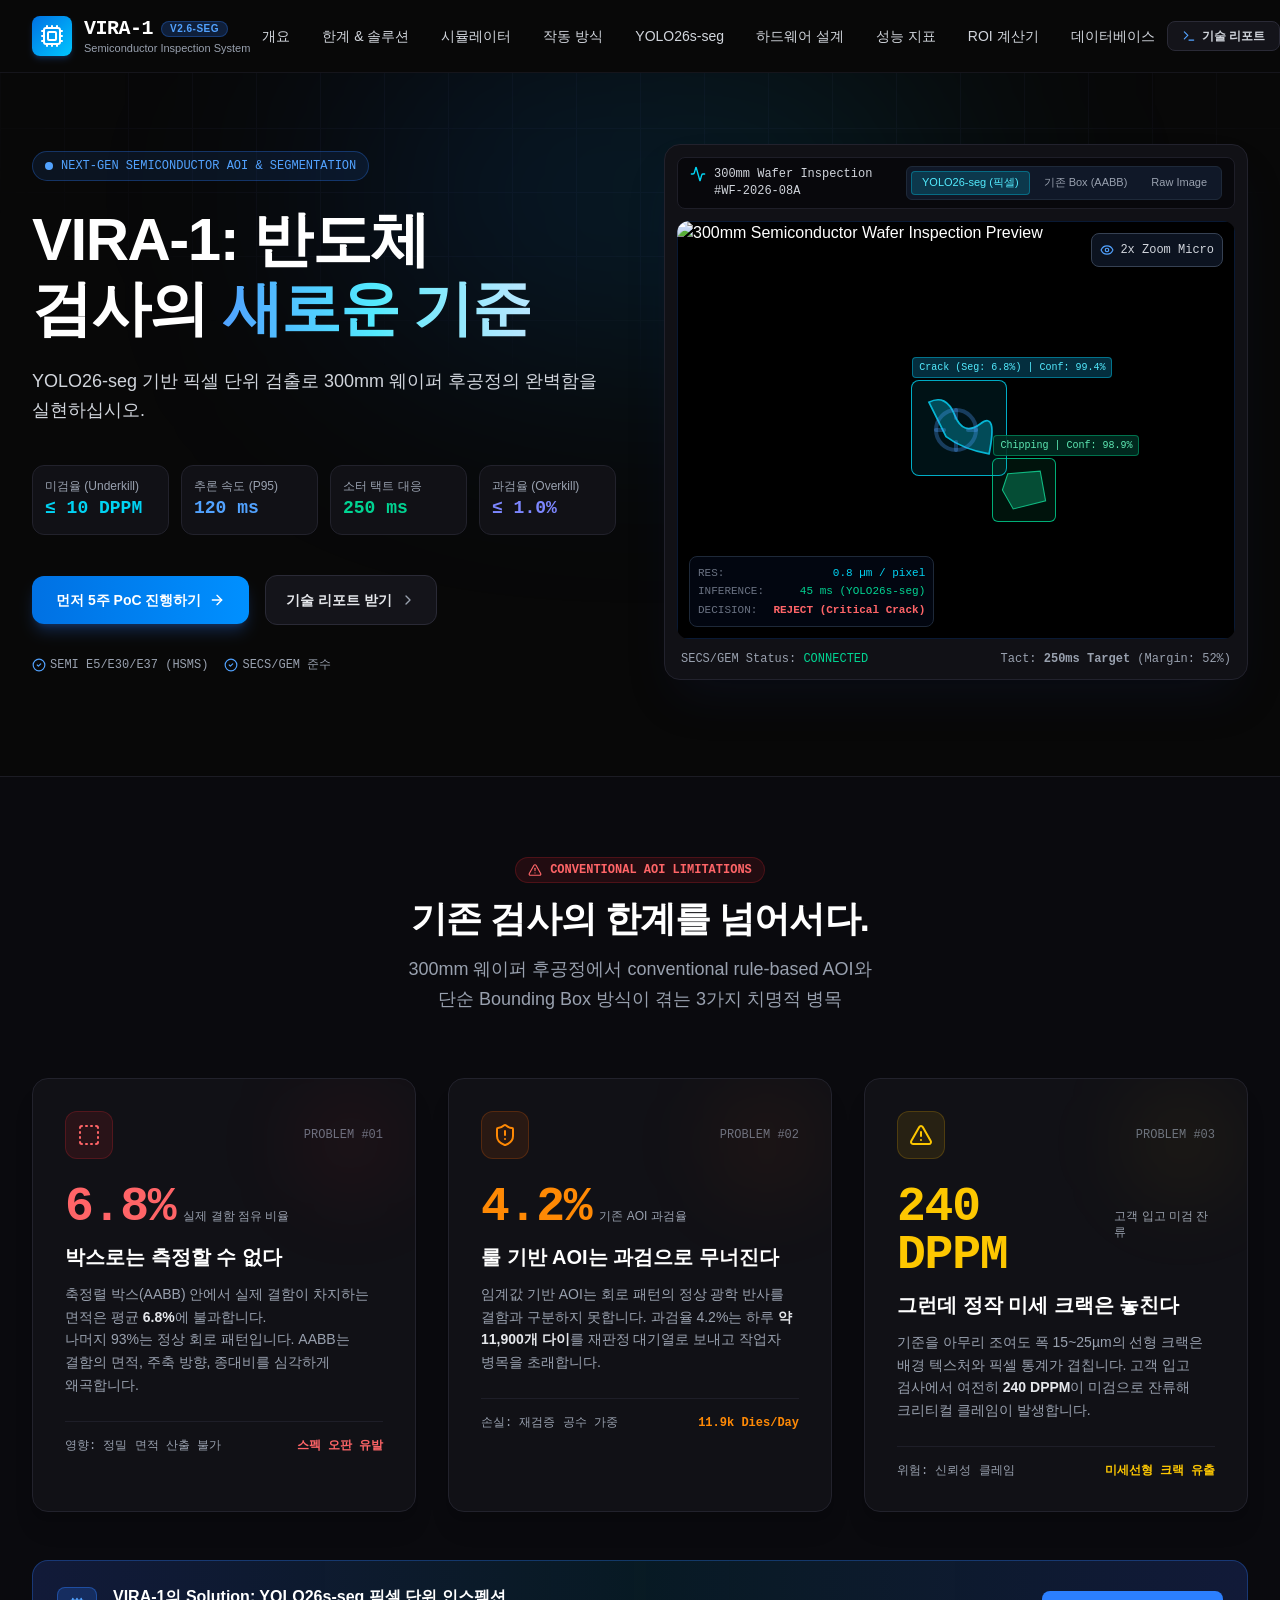
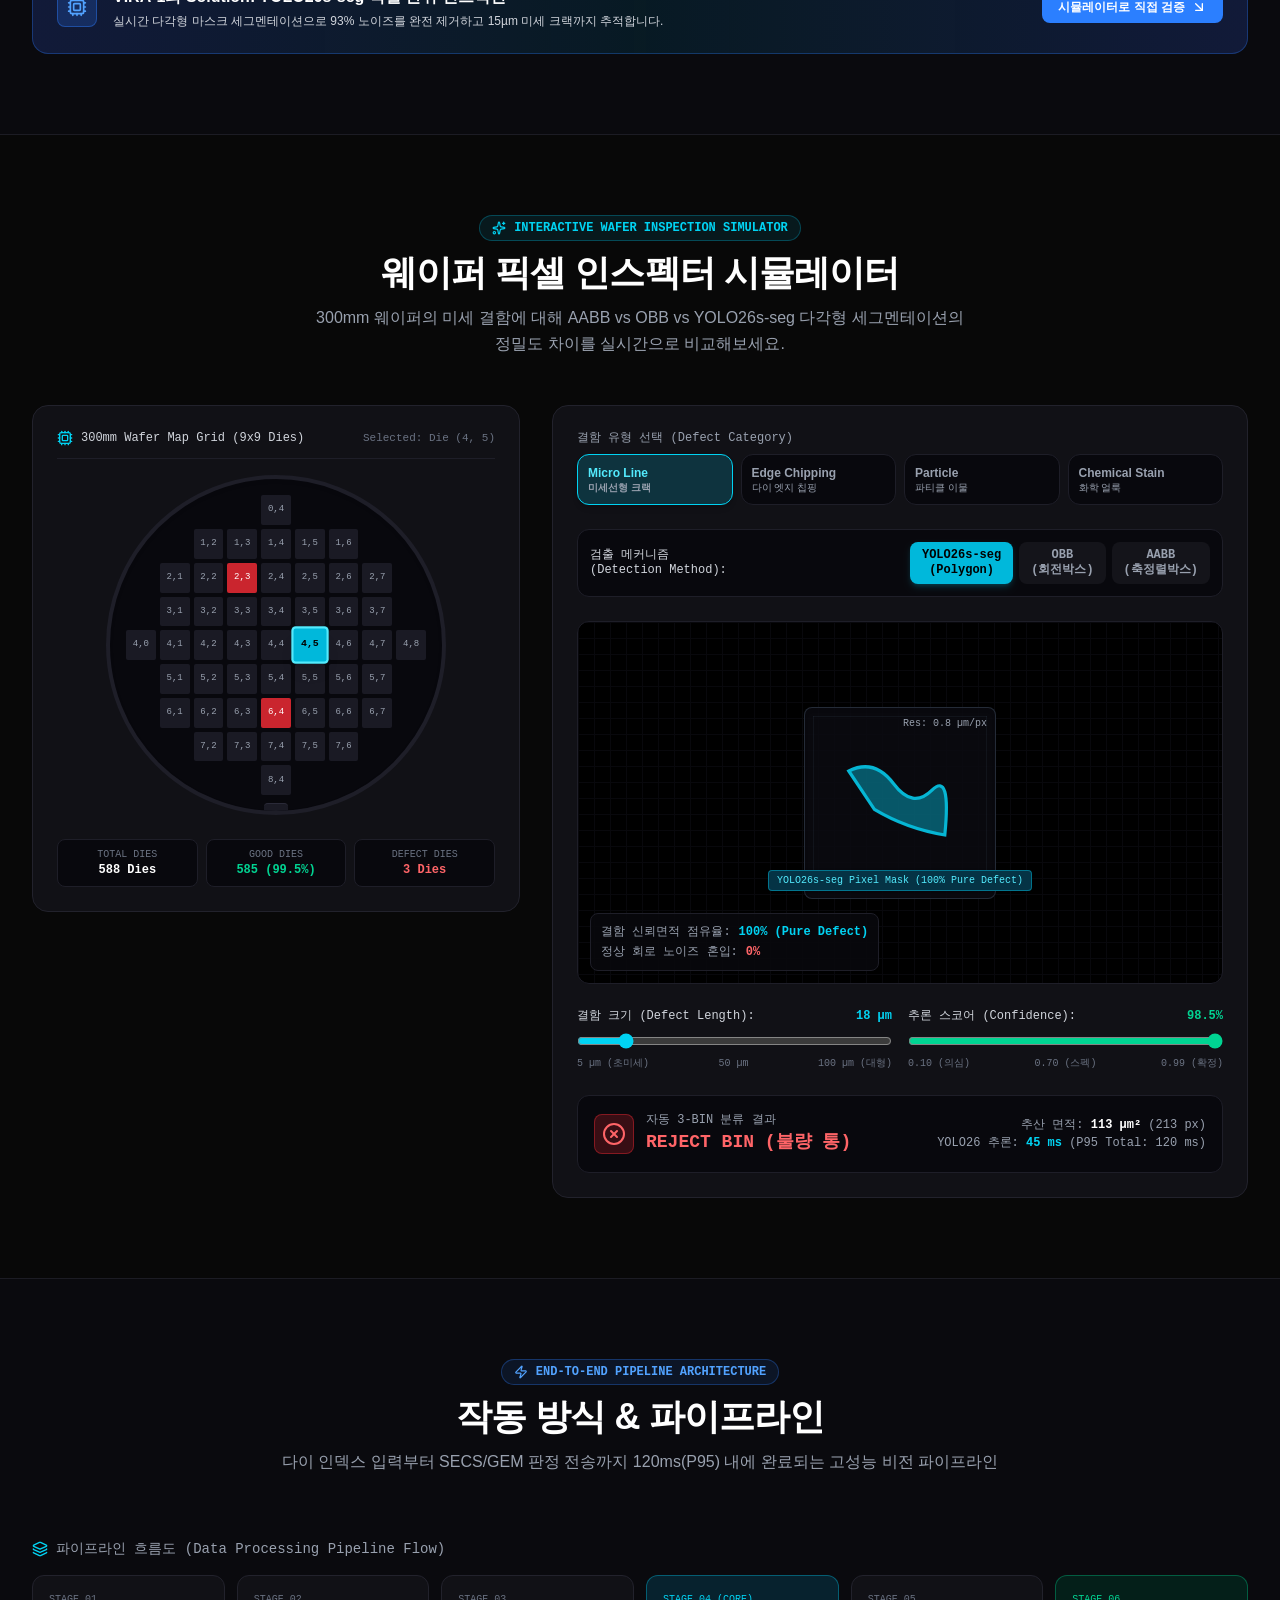
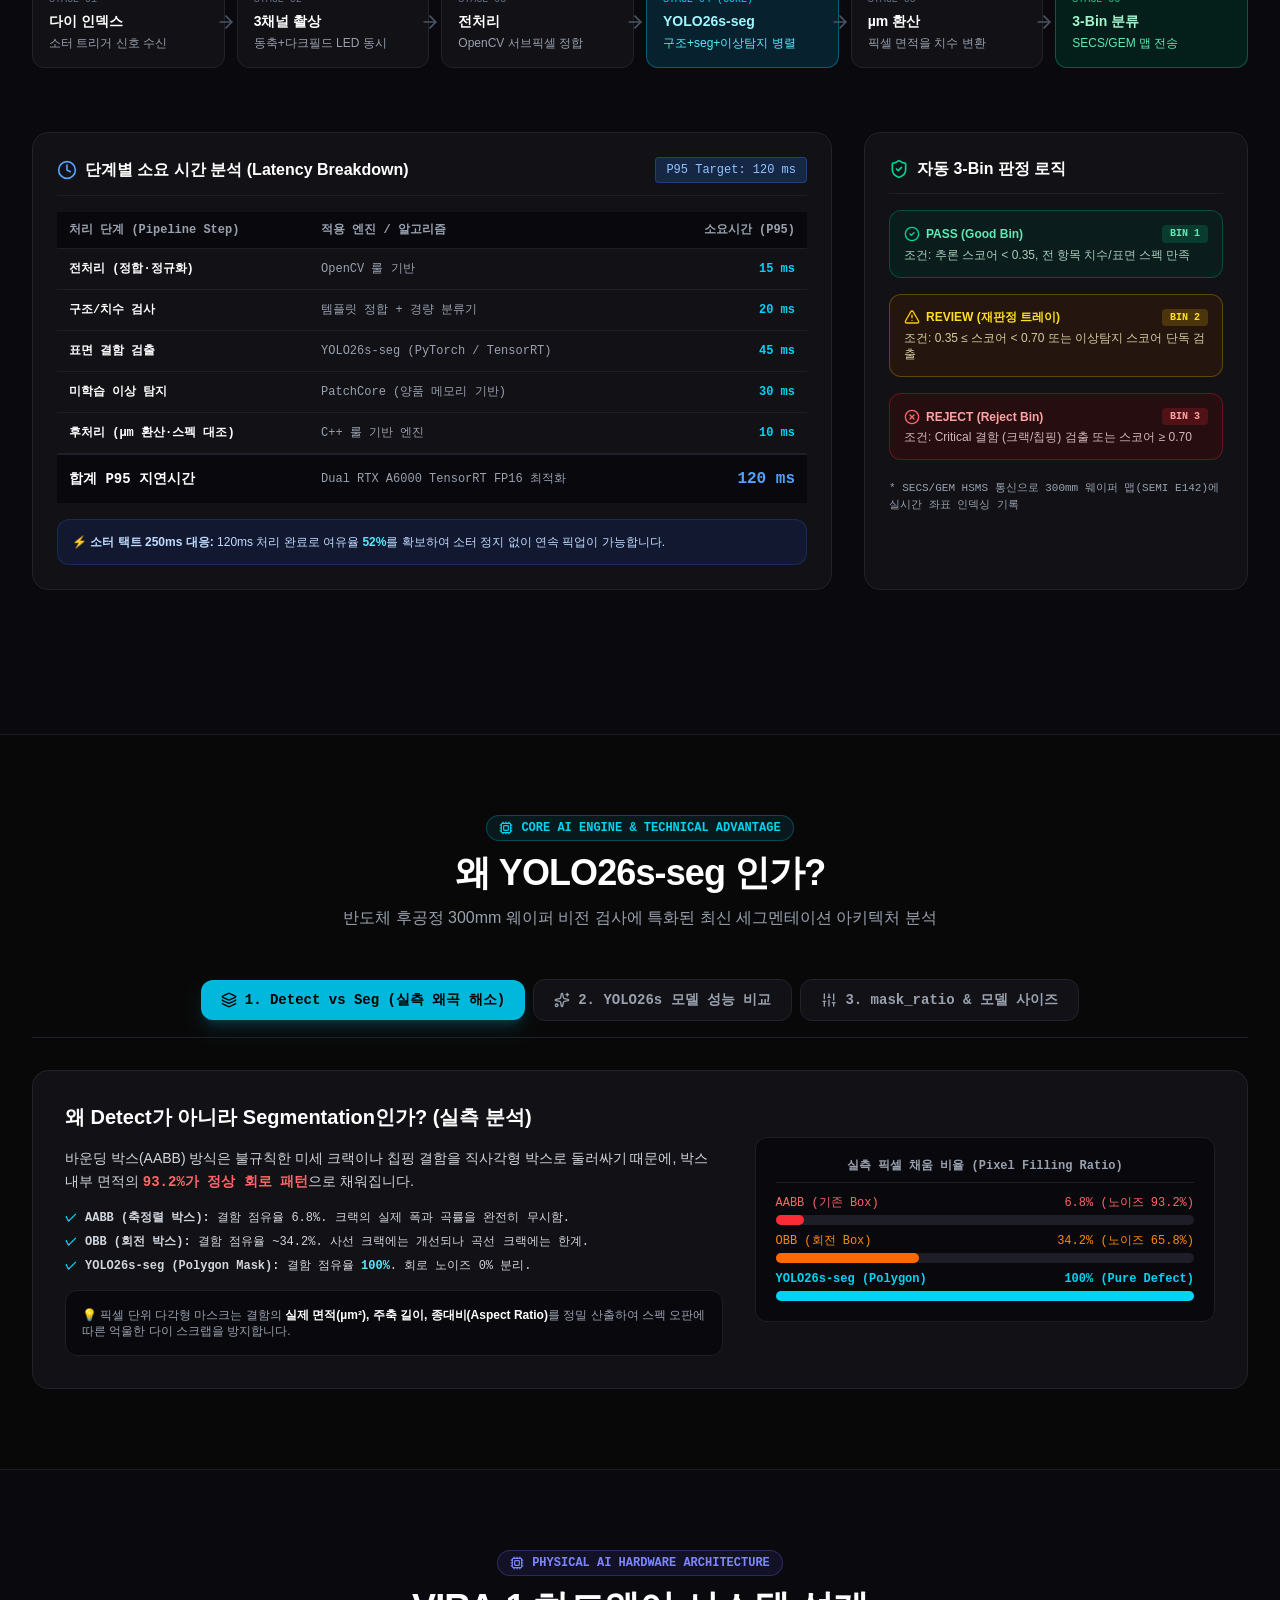
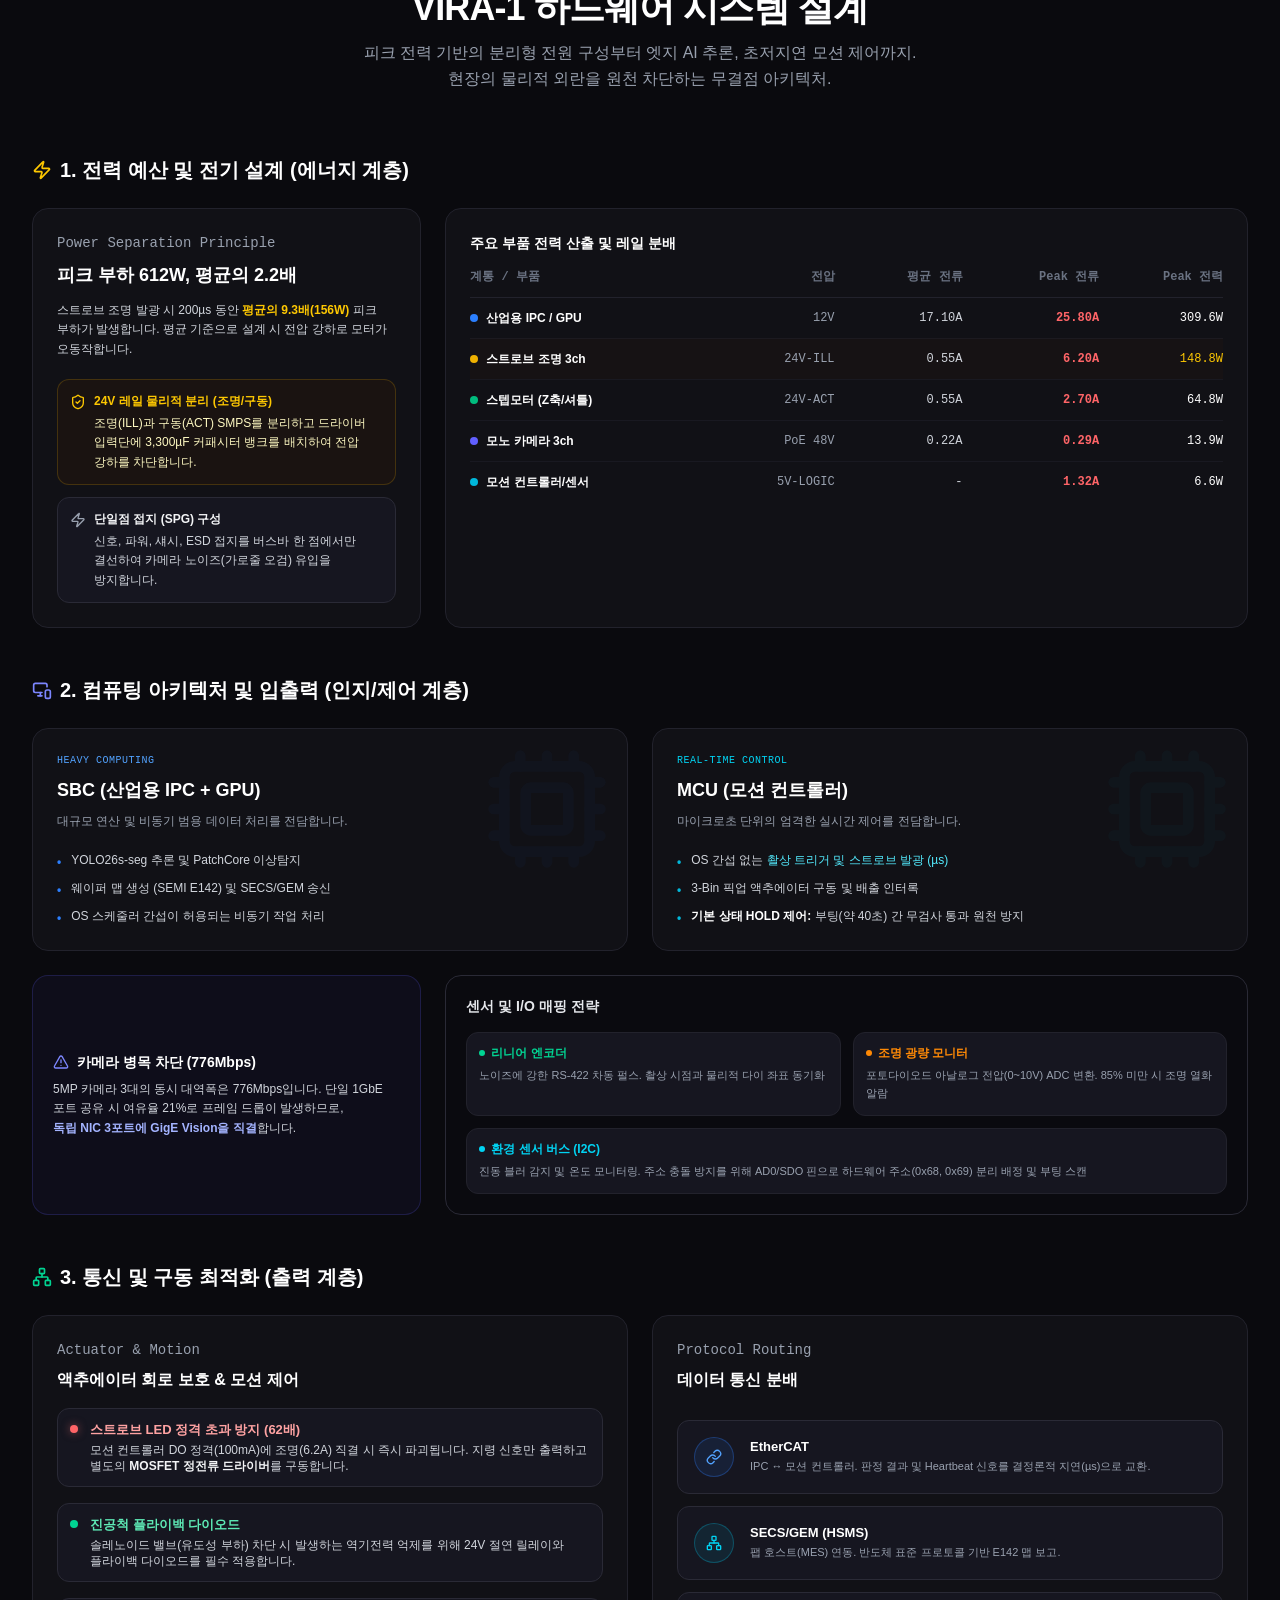
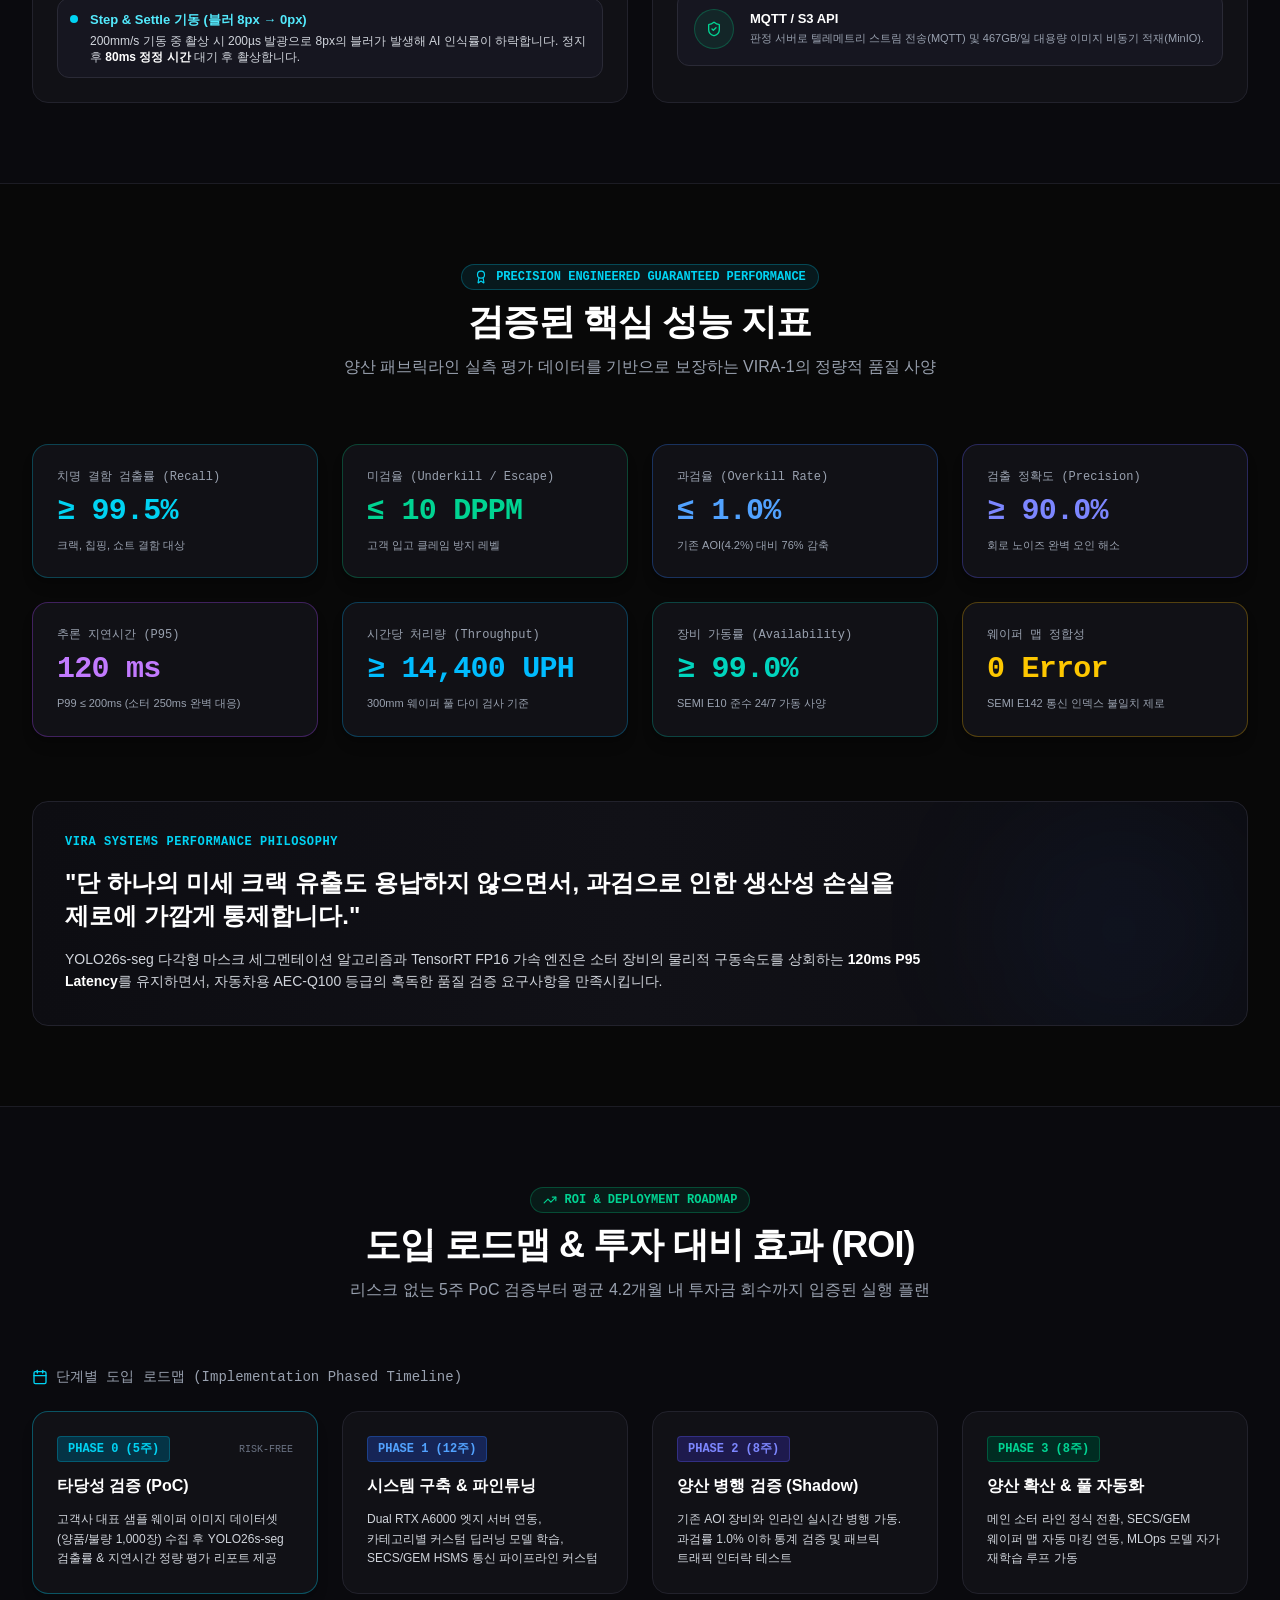
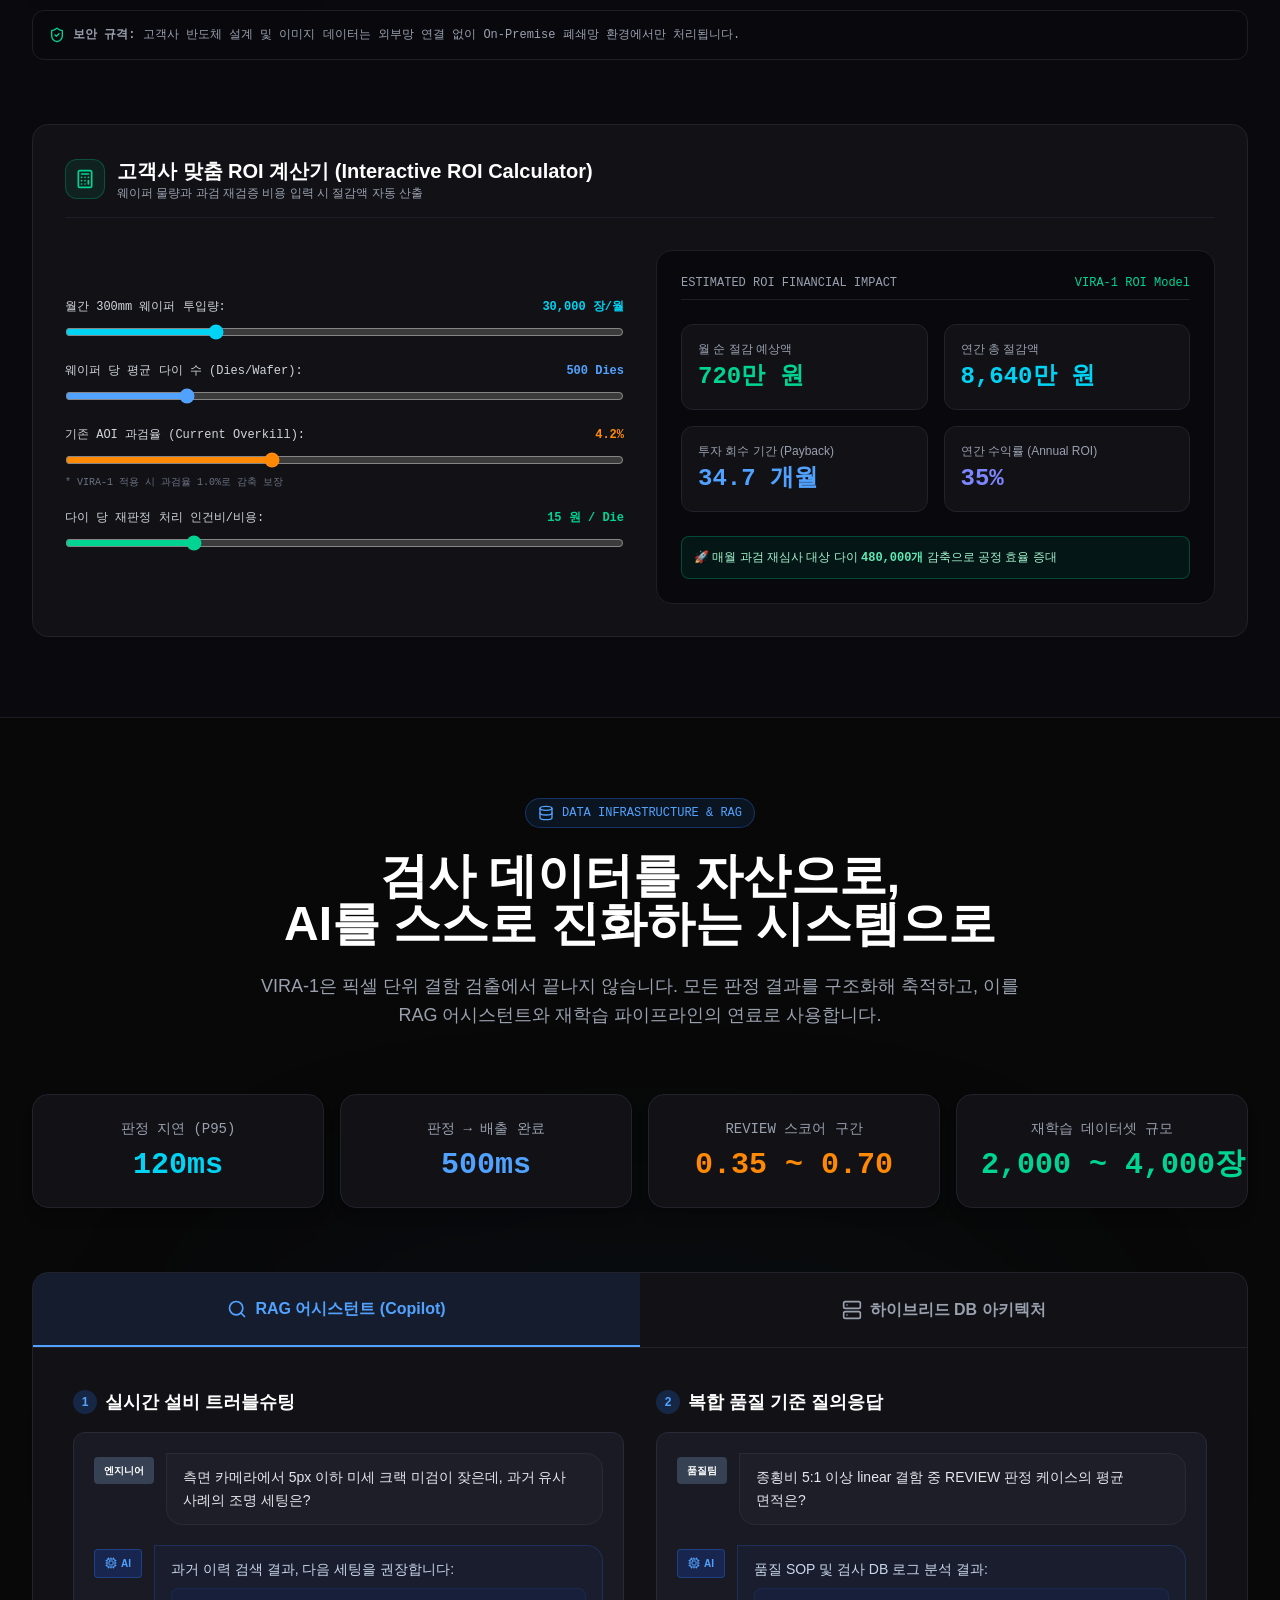
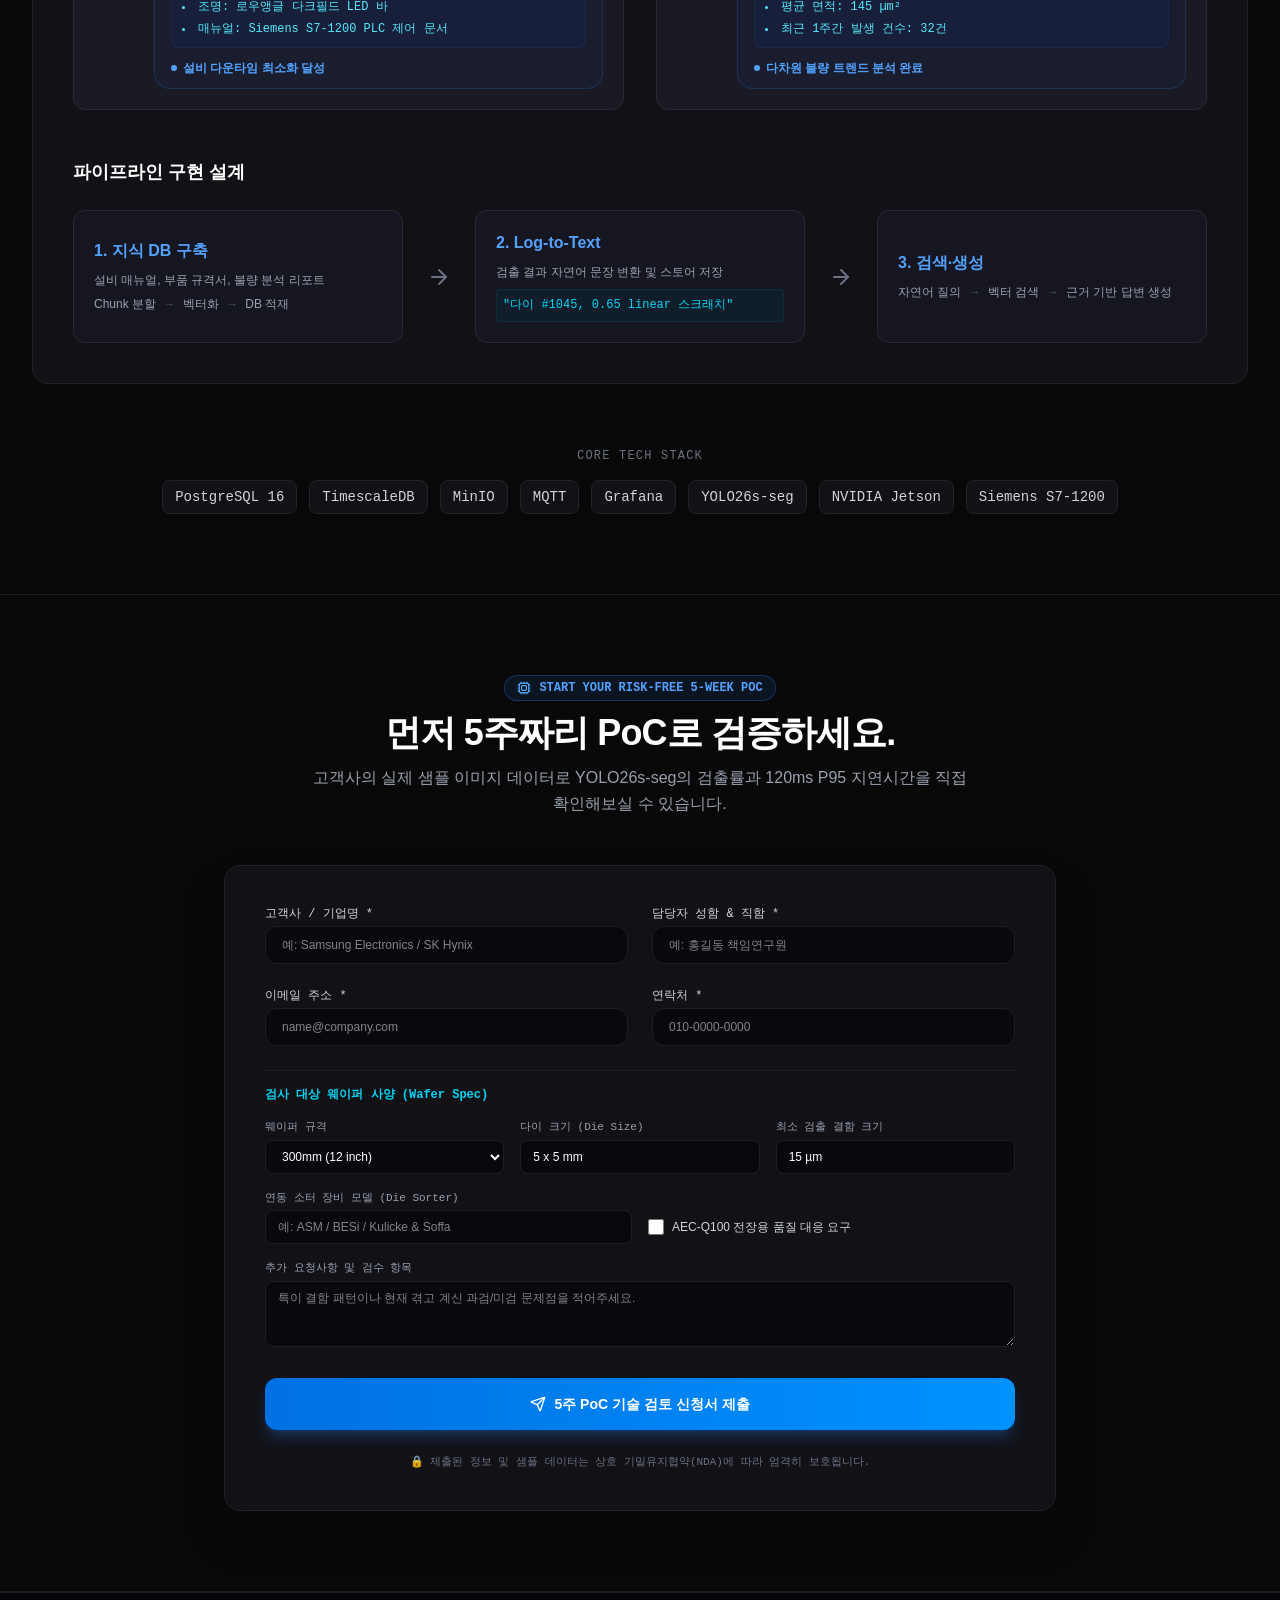
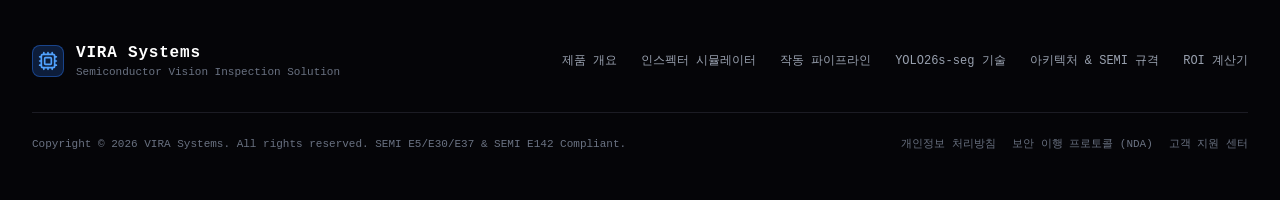
==== commit 0bffcb80: "v8" ====
--- a/docs/index.html
+++ b/docs/index.html
@@ -9,8 +9,8 @@
     <link rel="preconnect" href="https://fonts.gstatic.com" crossorigin>
     <link href="https://fonts.googleapis.com/css2?family=Inter:wght@400;500;600;700&display=swap" rel="stylesheet">
     <link href="https://fonts.googleapis.com/css2?family=Material+Symbols+Outlined:wght,FILL@100..700,0..1&display=swap" rel="stylesheet" />
-    <script type="module" crossorigin src="./assets/index-RHrsH_Hw.js"></script>
-    <link rel="stylesheet" crossorigin href="./assets/index-IraLYxYe.css">
+    <script type="module" crossorigin src="./assets/index-XZkzQBvP.js"></script>
+    <link rel="stylesheet" crossorigin href="./assets/index-sfTMjLfp.css">
   </head>
   <body class="bg-[#080808] text-[#e5e5e5] antialiased selection:bg-[#0071e3] selection:text-white">
     <div id="root"></div>
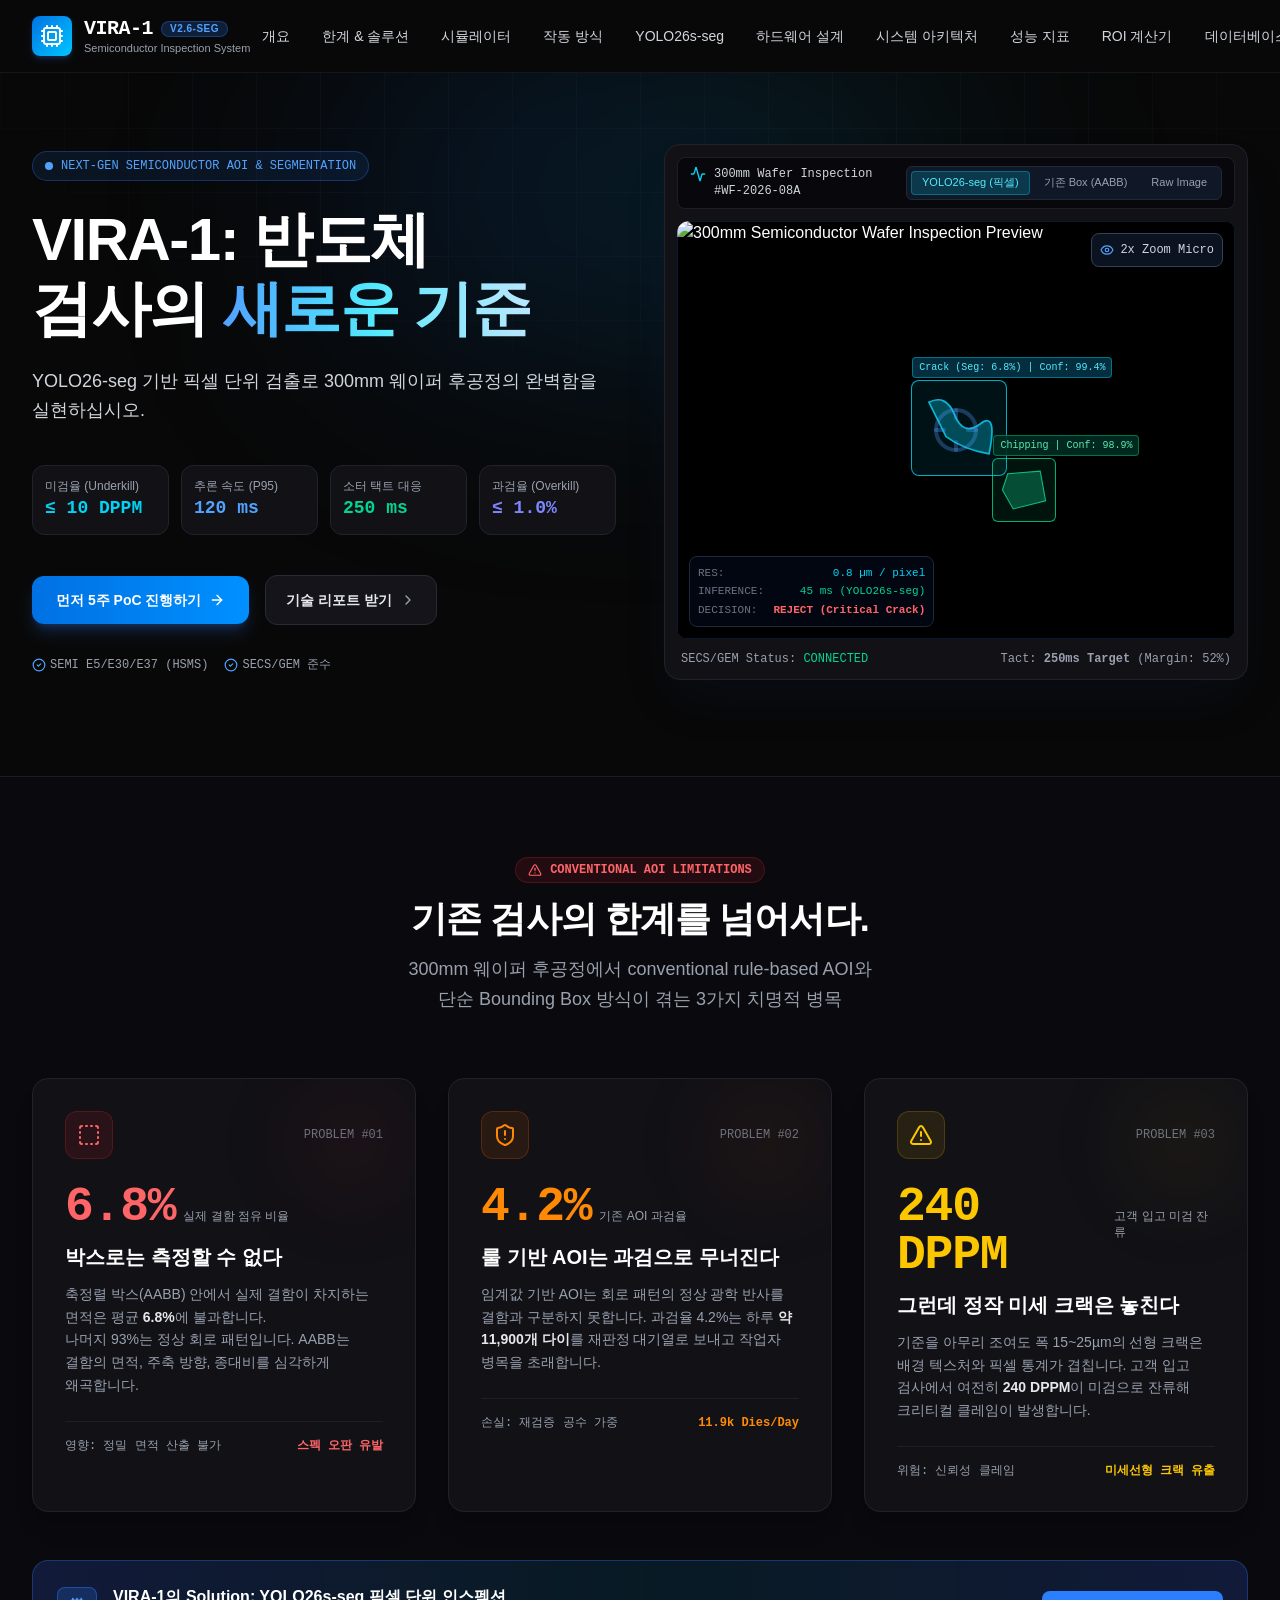
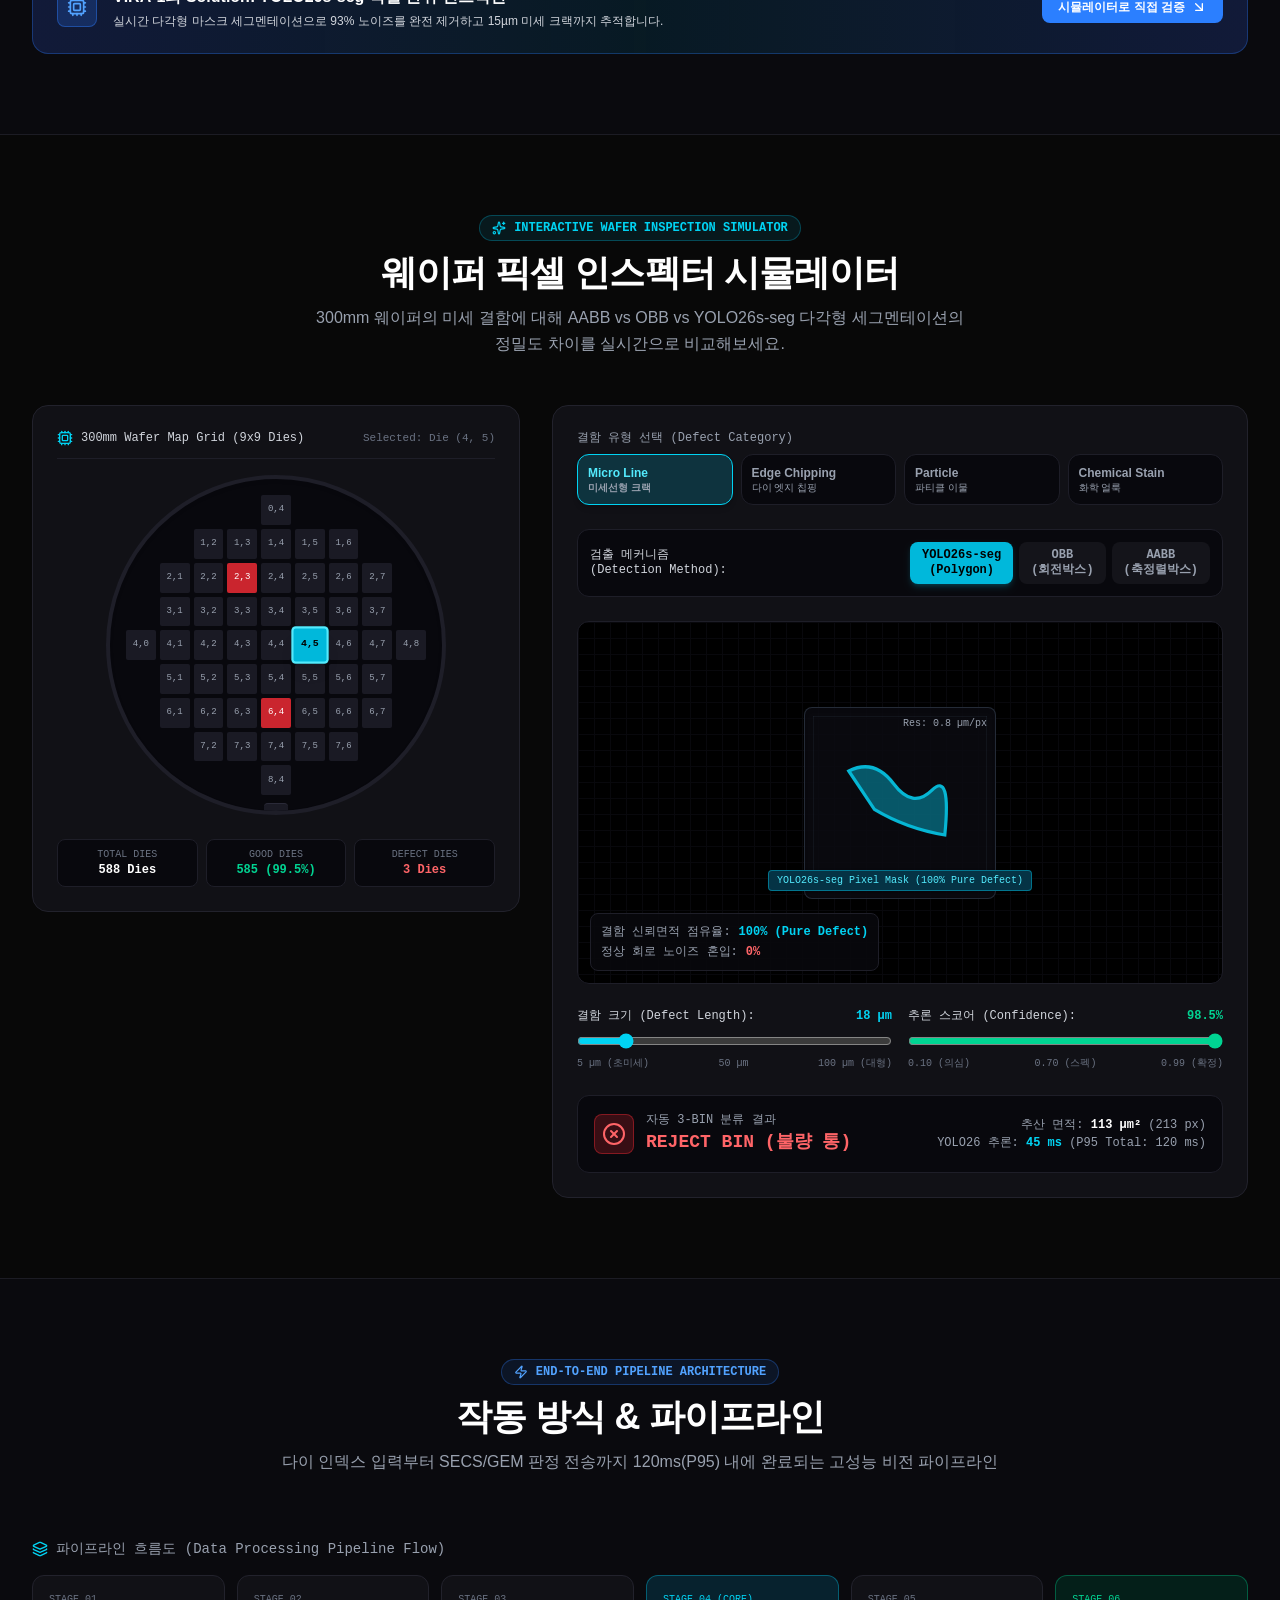
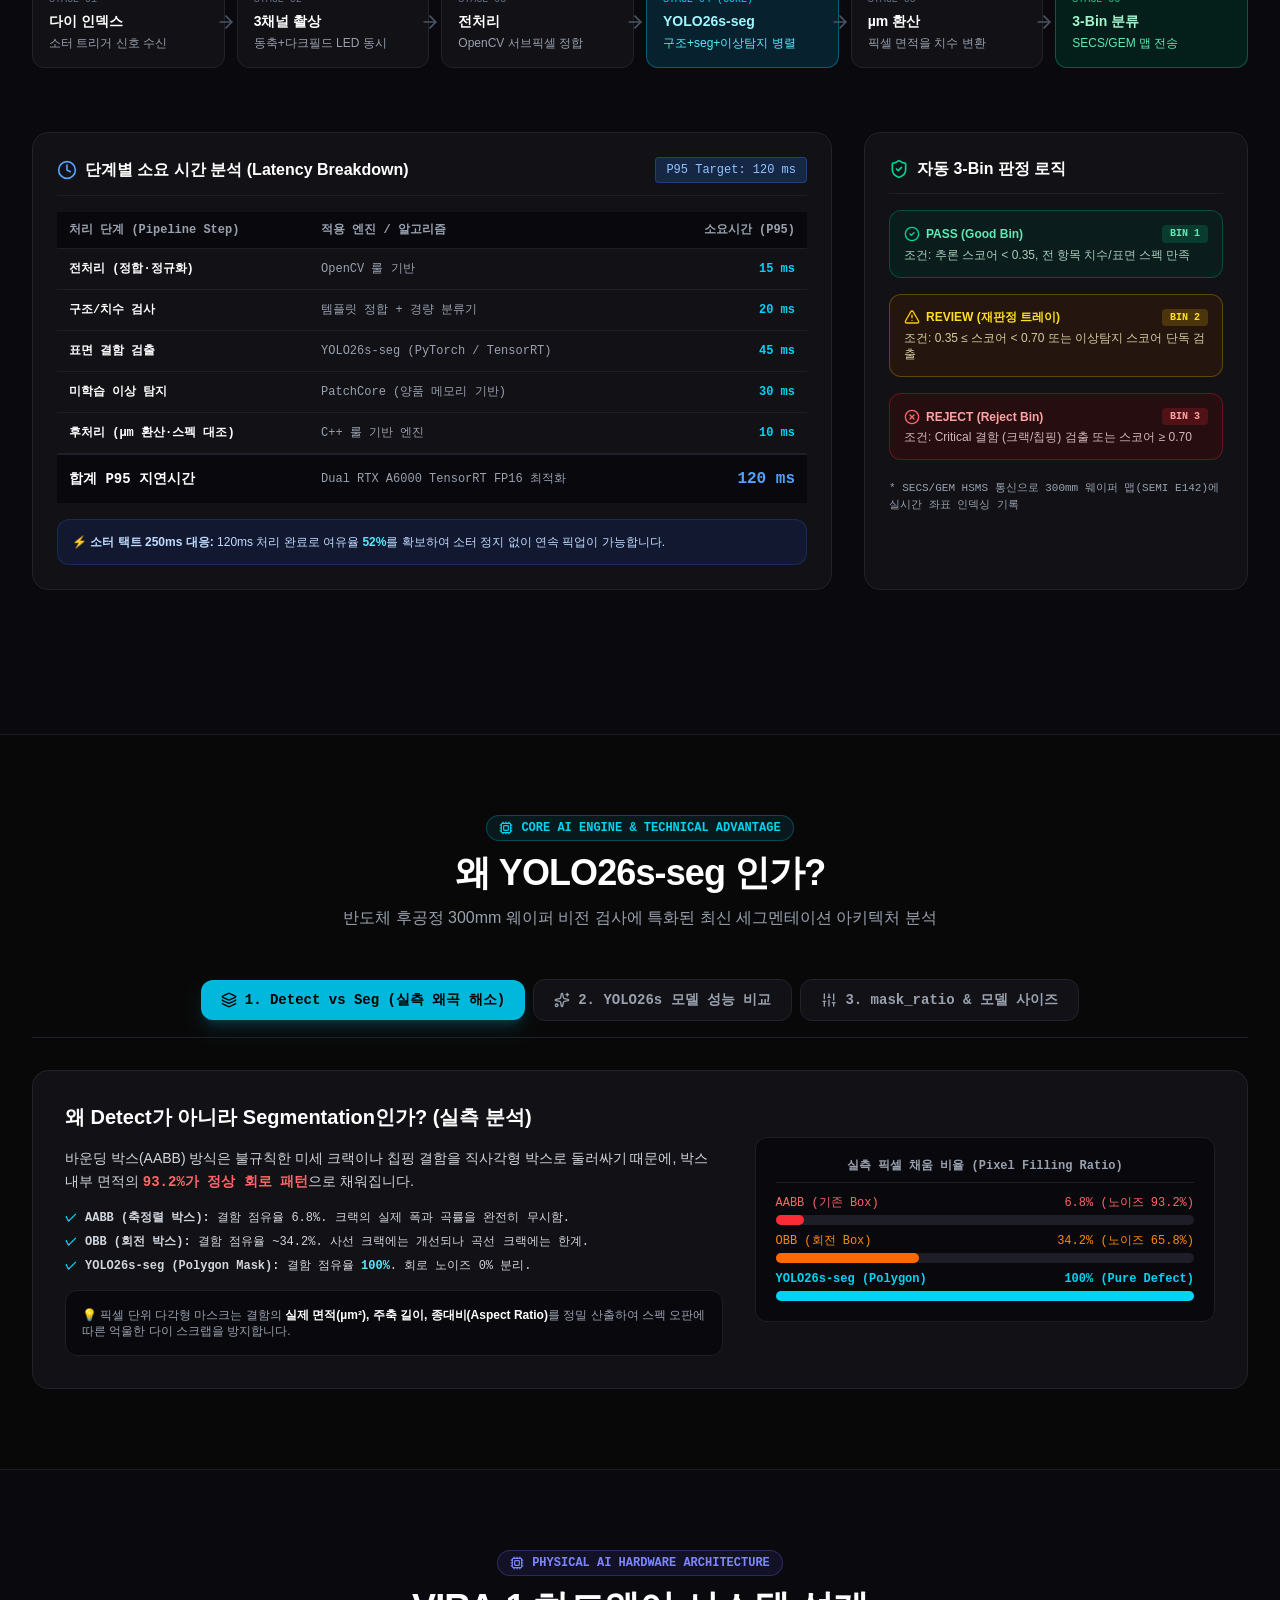
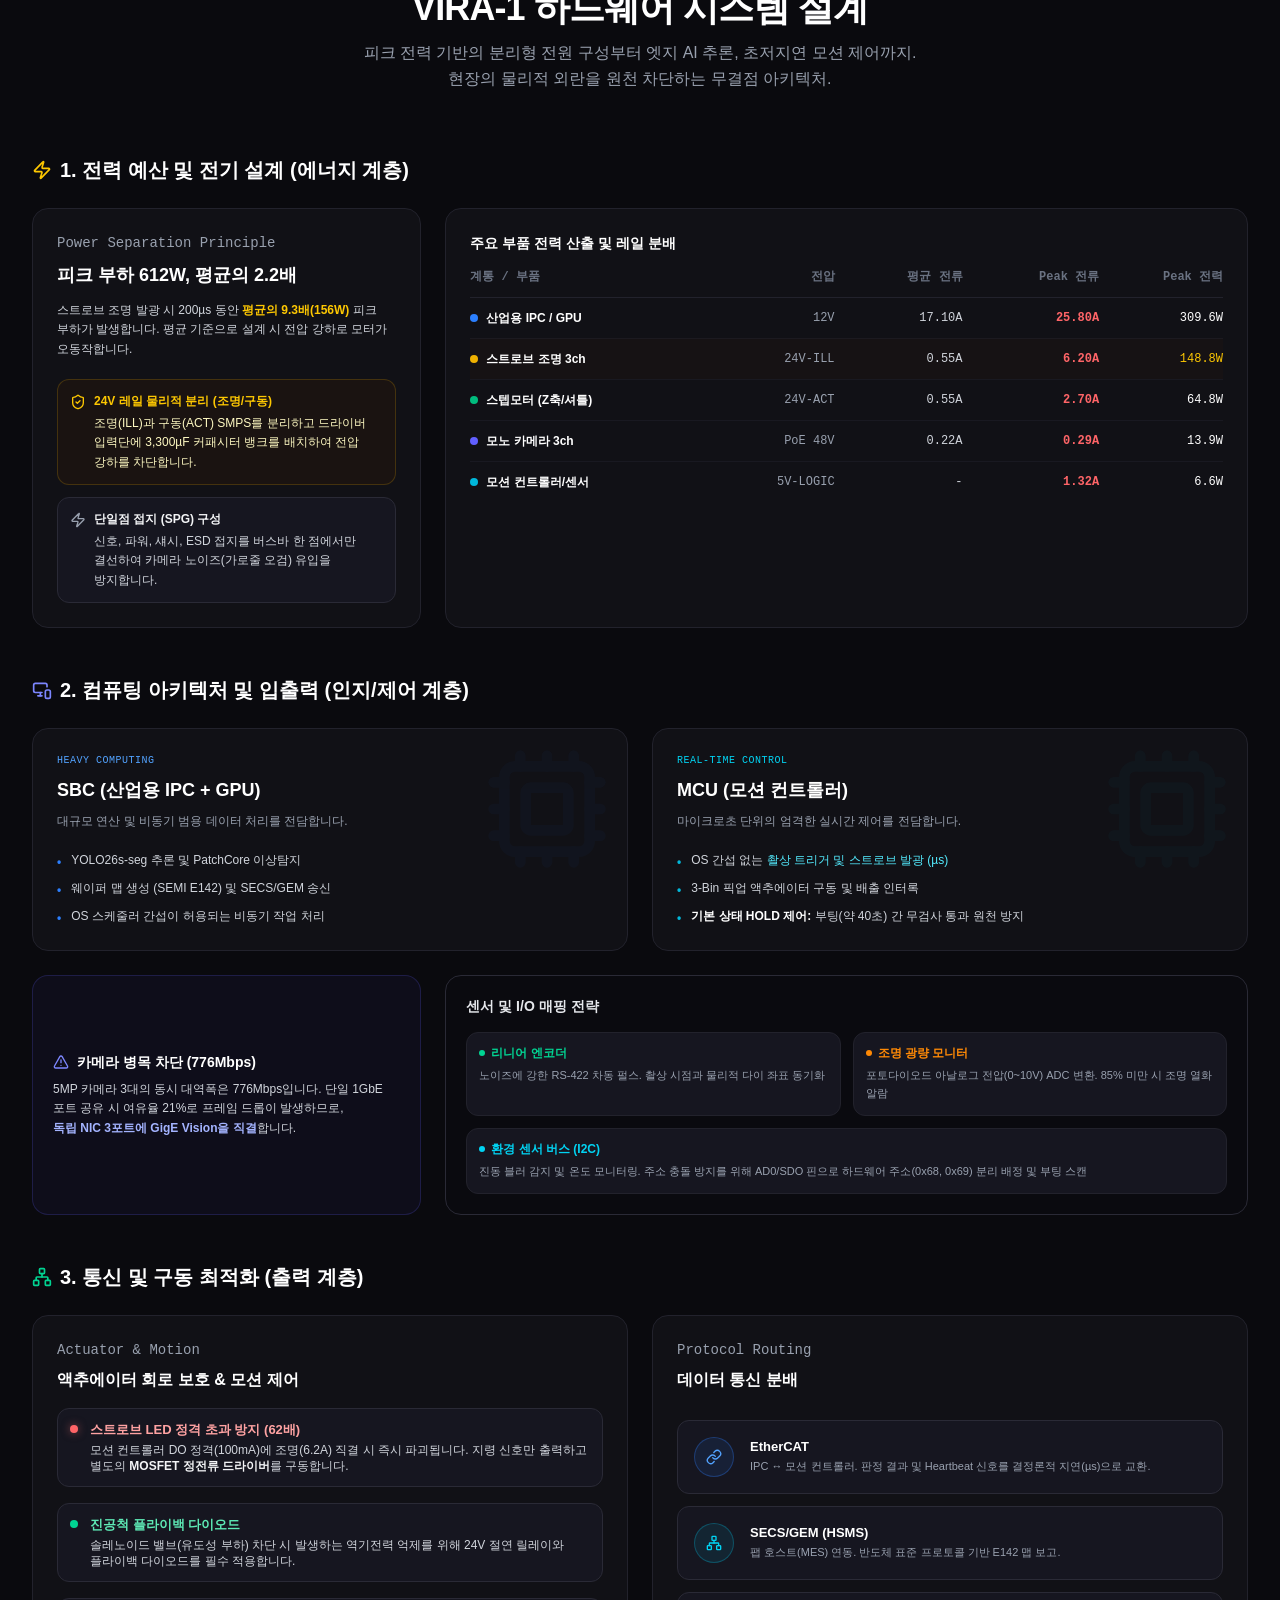
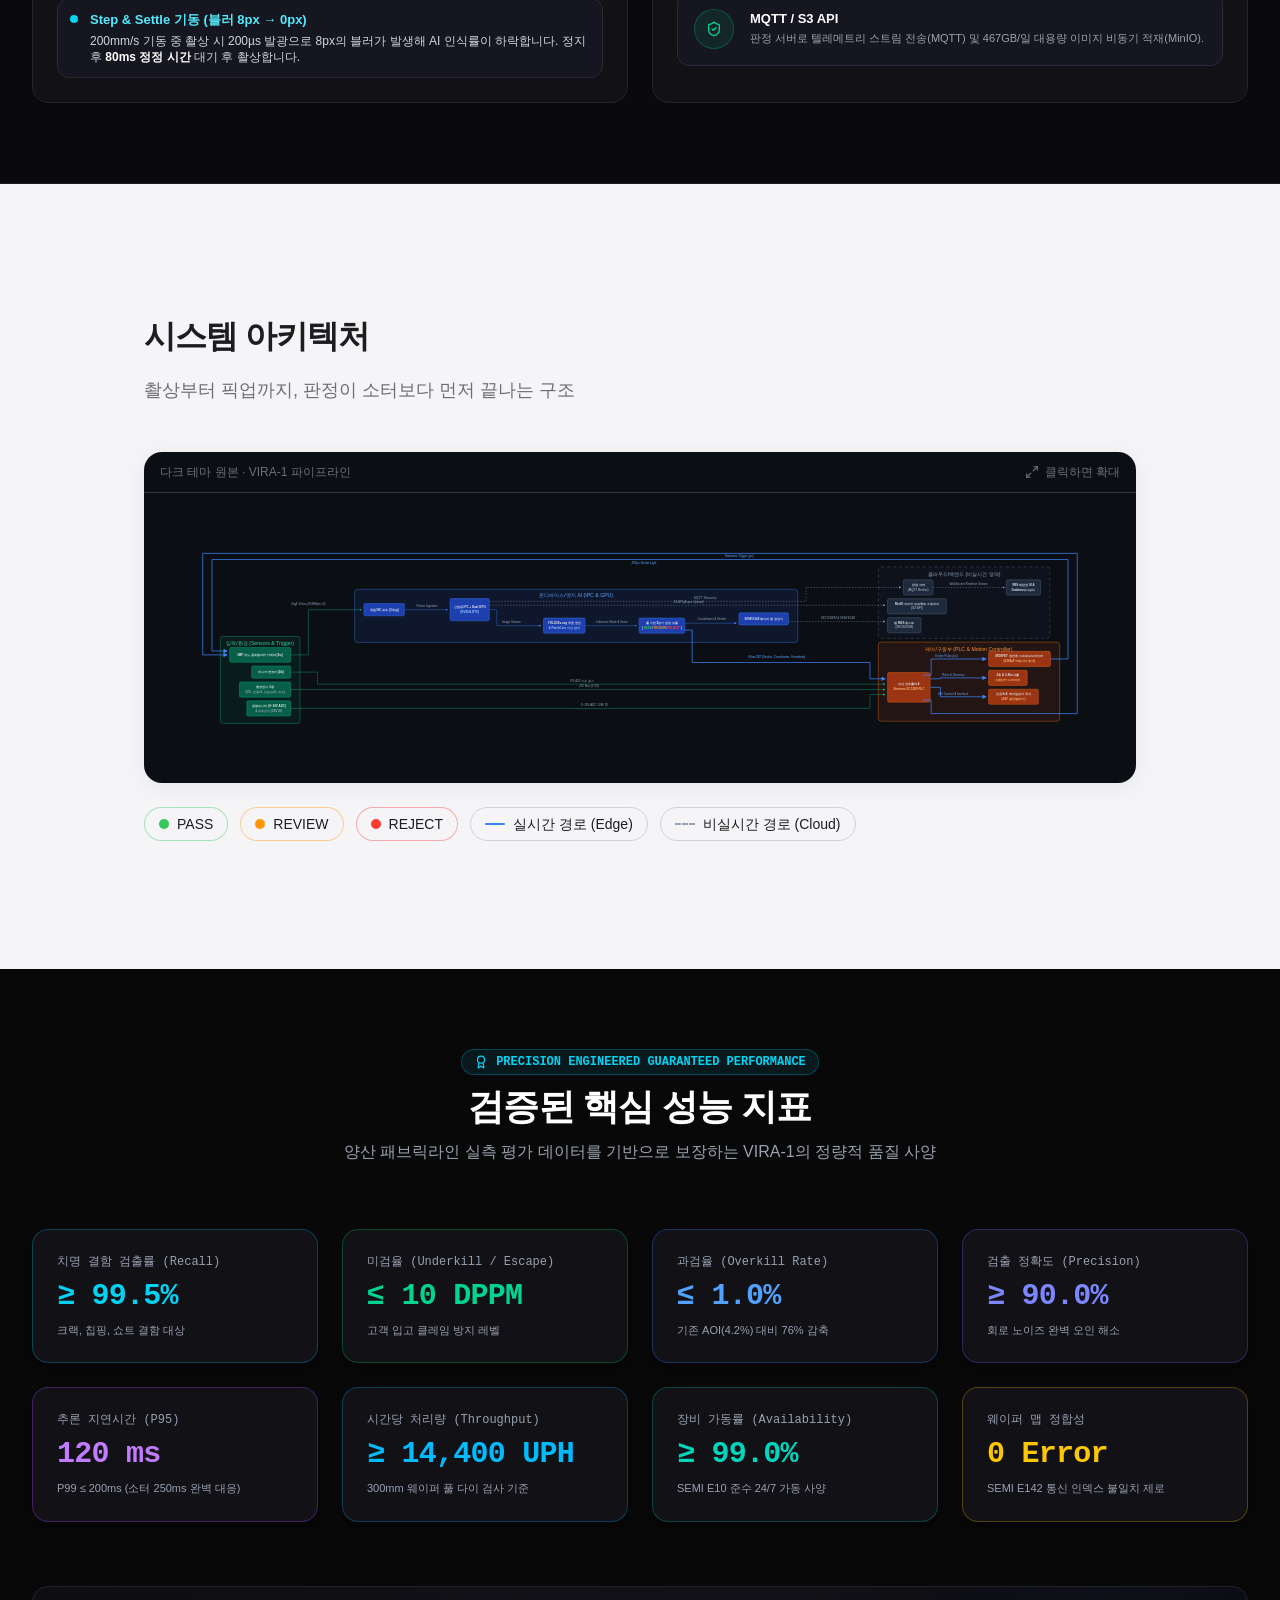
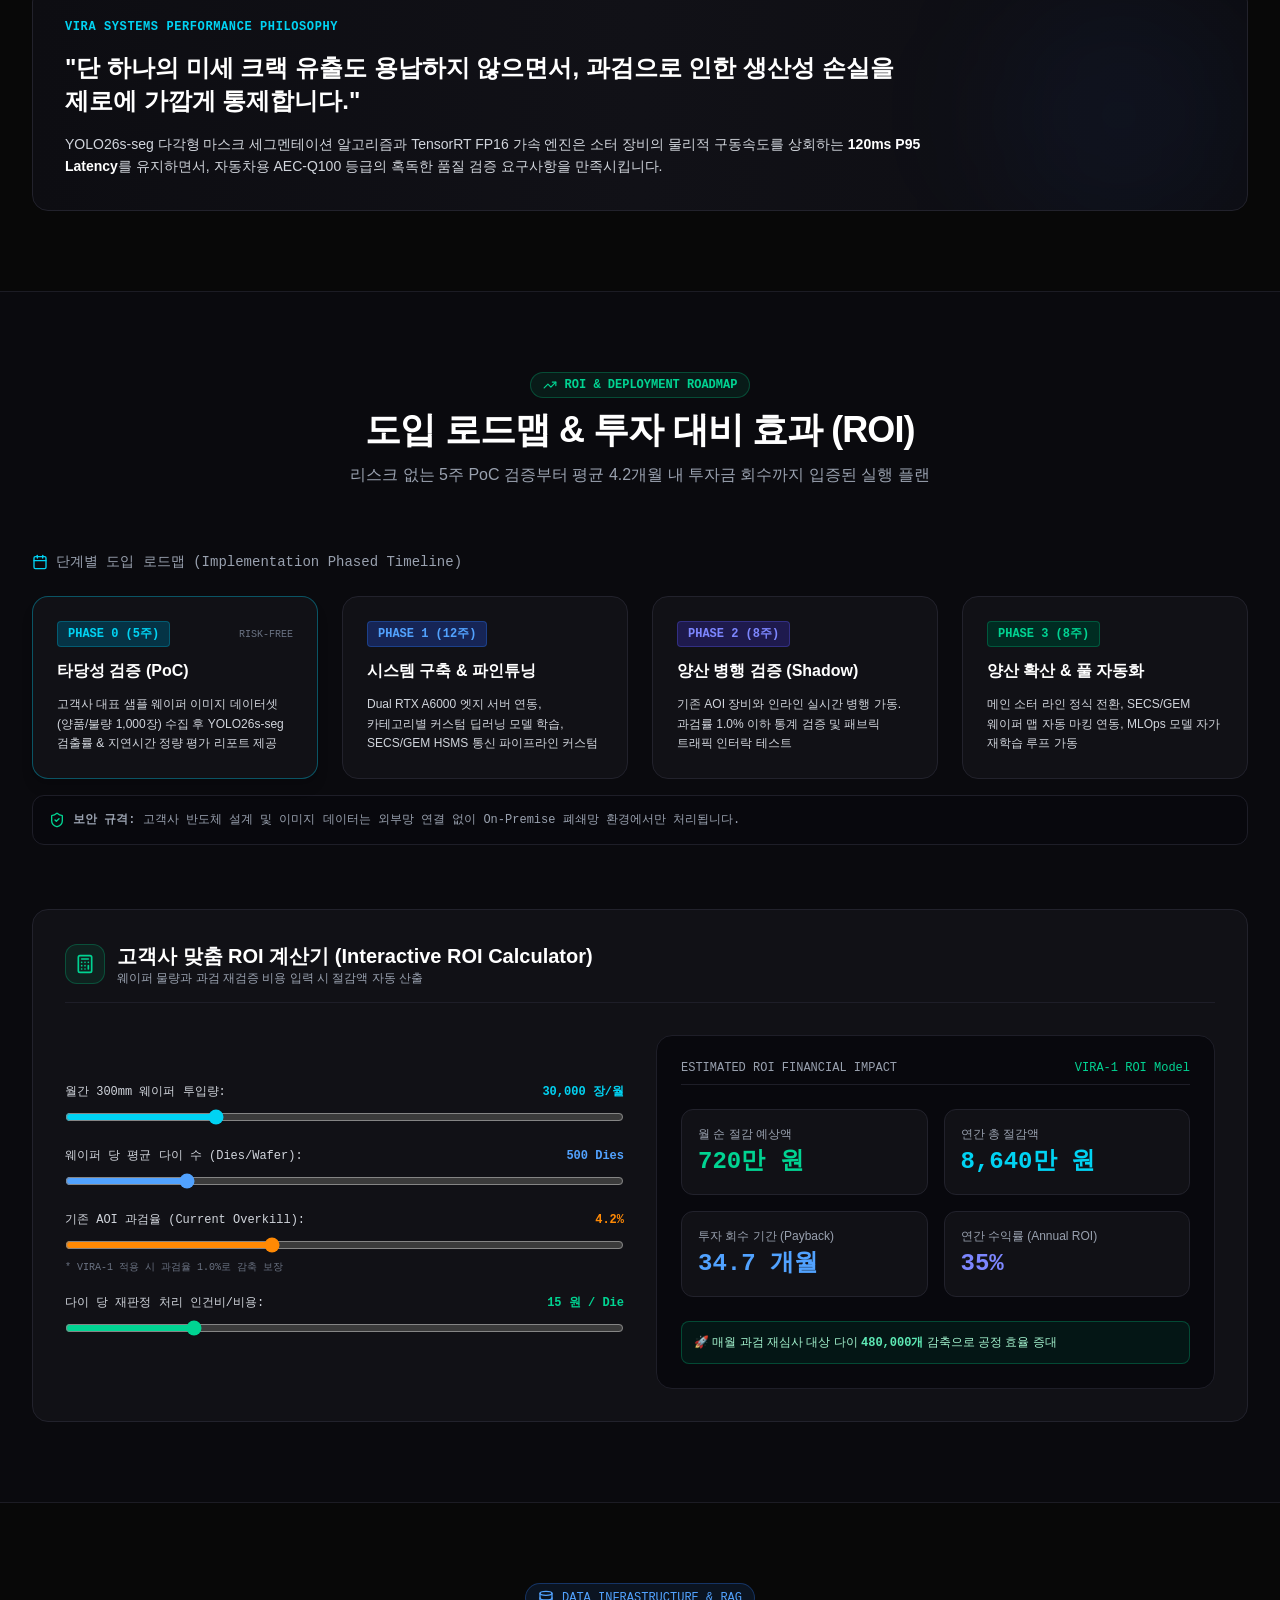
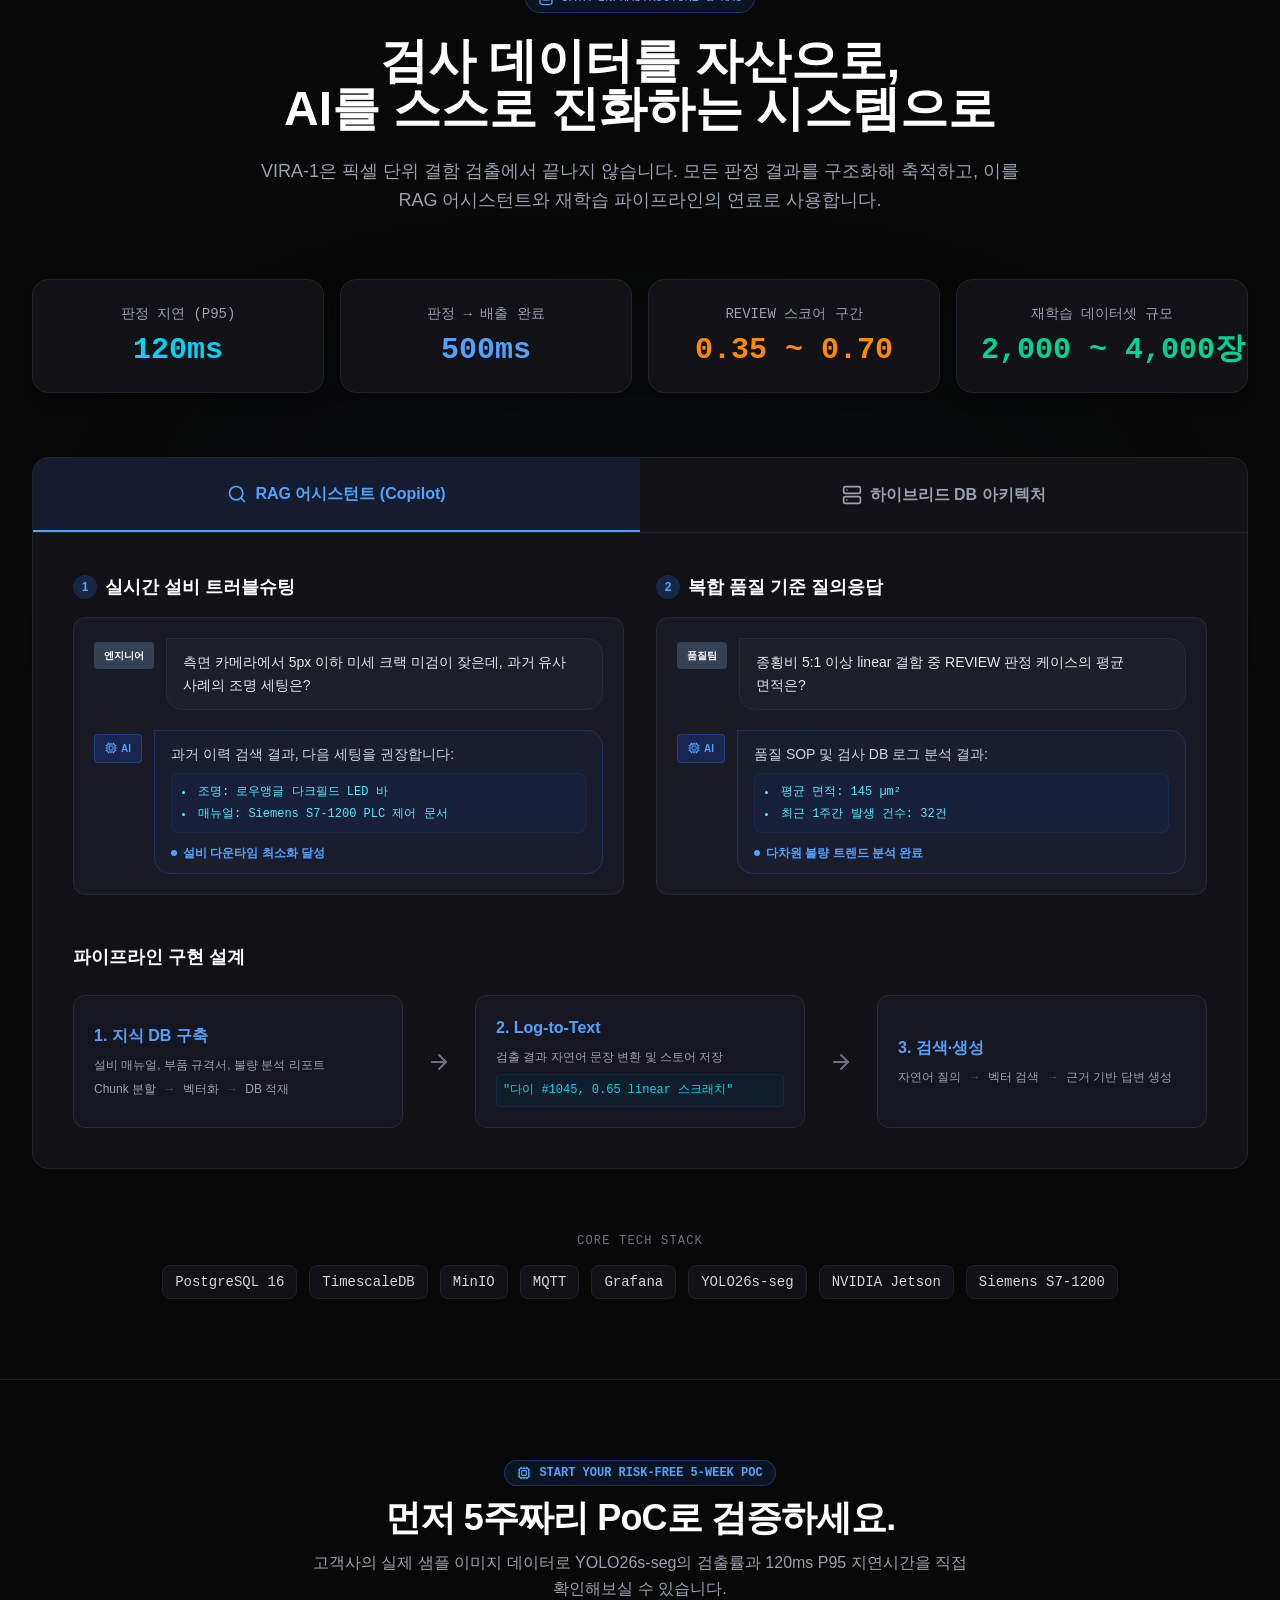
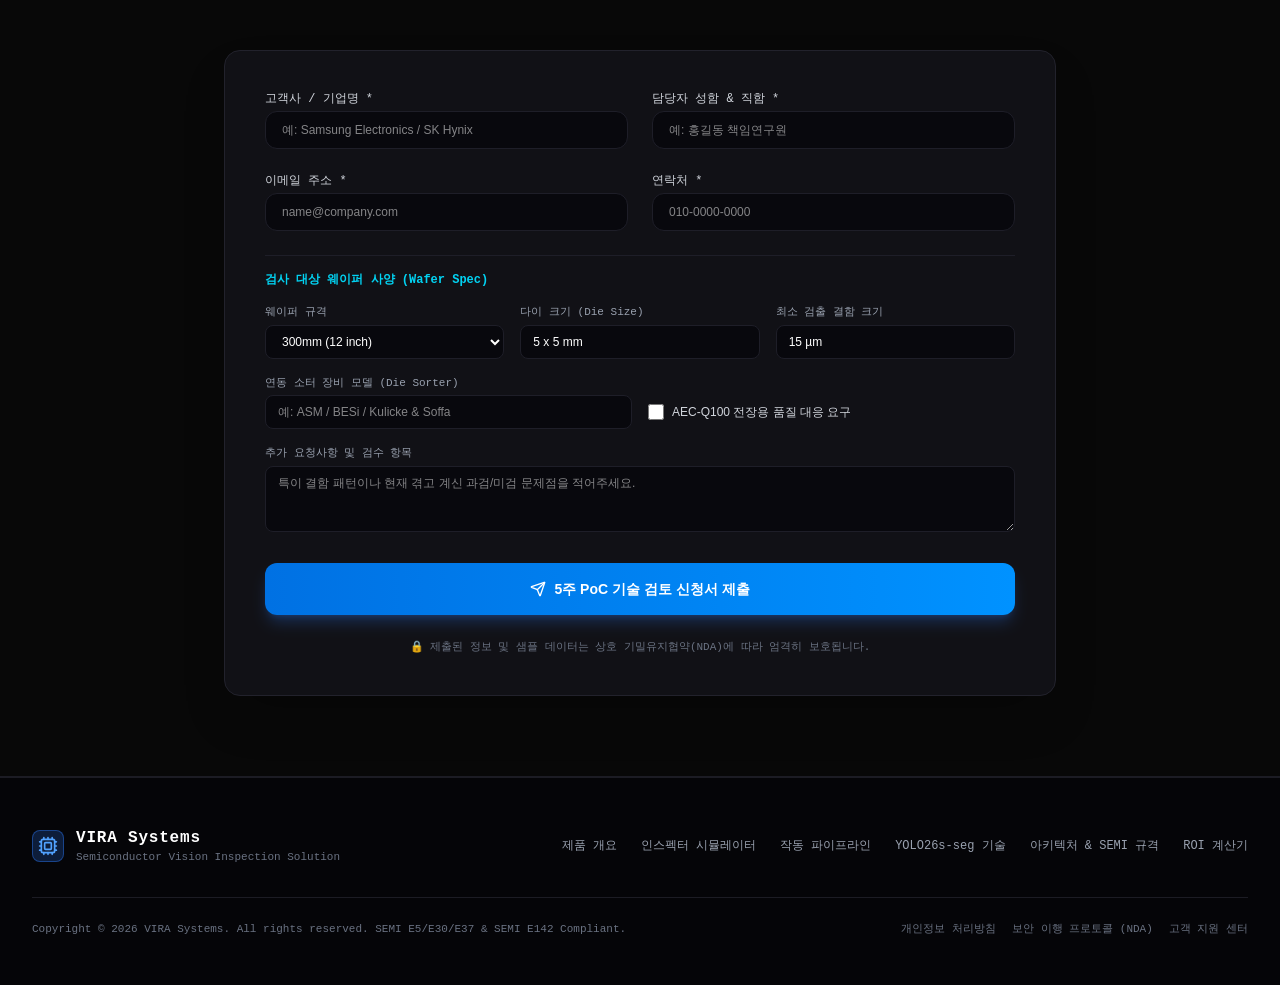
==== commit f9e2768c: "v9" ====
--- a/docs/index.html
+++ b/docs/index.html
@@ -9,8 +9,8 @@
     <link rel="preconnect" href="https://fonts.gstatic.com" crossorigin>
     <link href="https://fonts.googleapis.com/css2?family=Inter:wght@400;500;600;700&display=swap" rel="stylesheet">
     <link href="https://fonts.googleapis.com/css2?family=Material+Symbols+Outlined:wght,FILL@100..700,0..1&display=swap" rel="stylesheet" />
-    <script type="module" crossorigin src="./assets/index-XZkzQBvP.js"></script>
-    <link rel="stylesheet" crossorigin href="./assets/index-sfTMjLfp.css">
+    <script type="module" crossorigin src="./assets/index-D9ArJQhS.js"></script>
+    <link rel="stylesheet" crossorigin href="./assets/index-B31vL71P.css">
   </head>
   <body class="bg-[#080808] text-[#e5e5e5] antialiased selection:bg-[#0071e3] selection:text-white">
     <div id="root"></div>
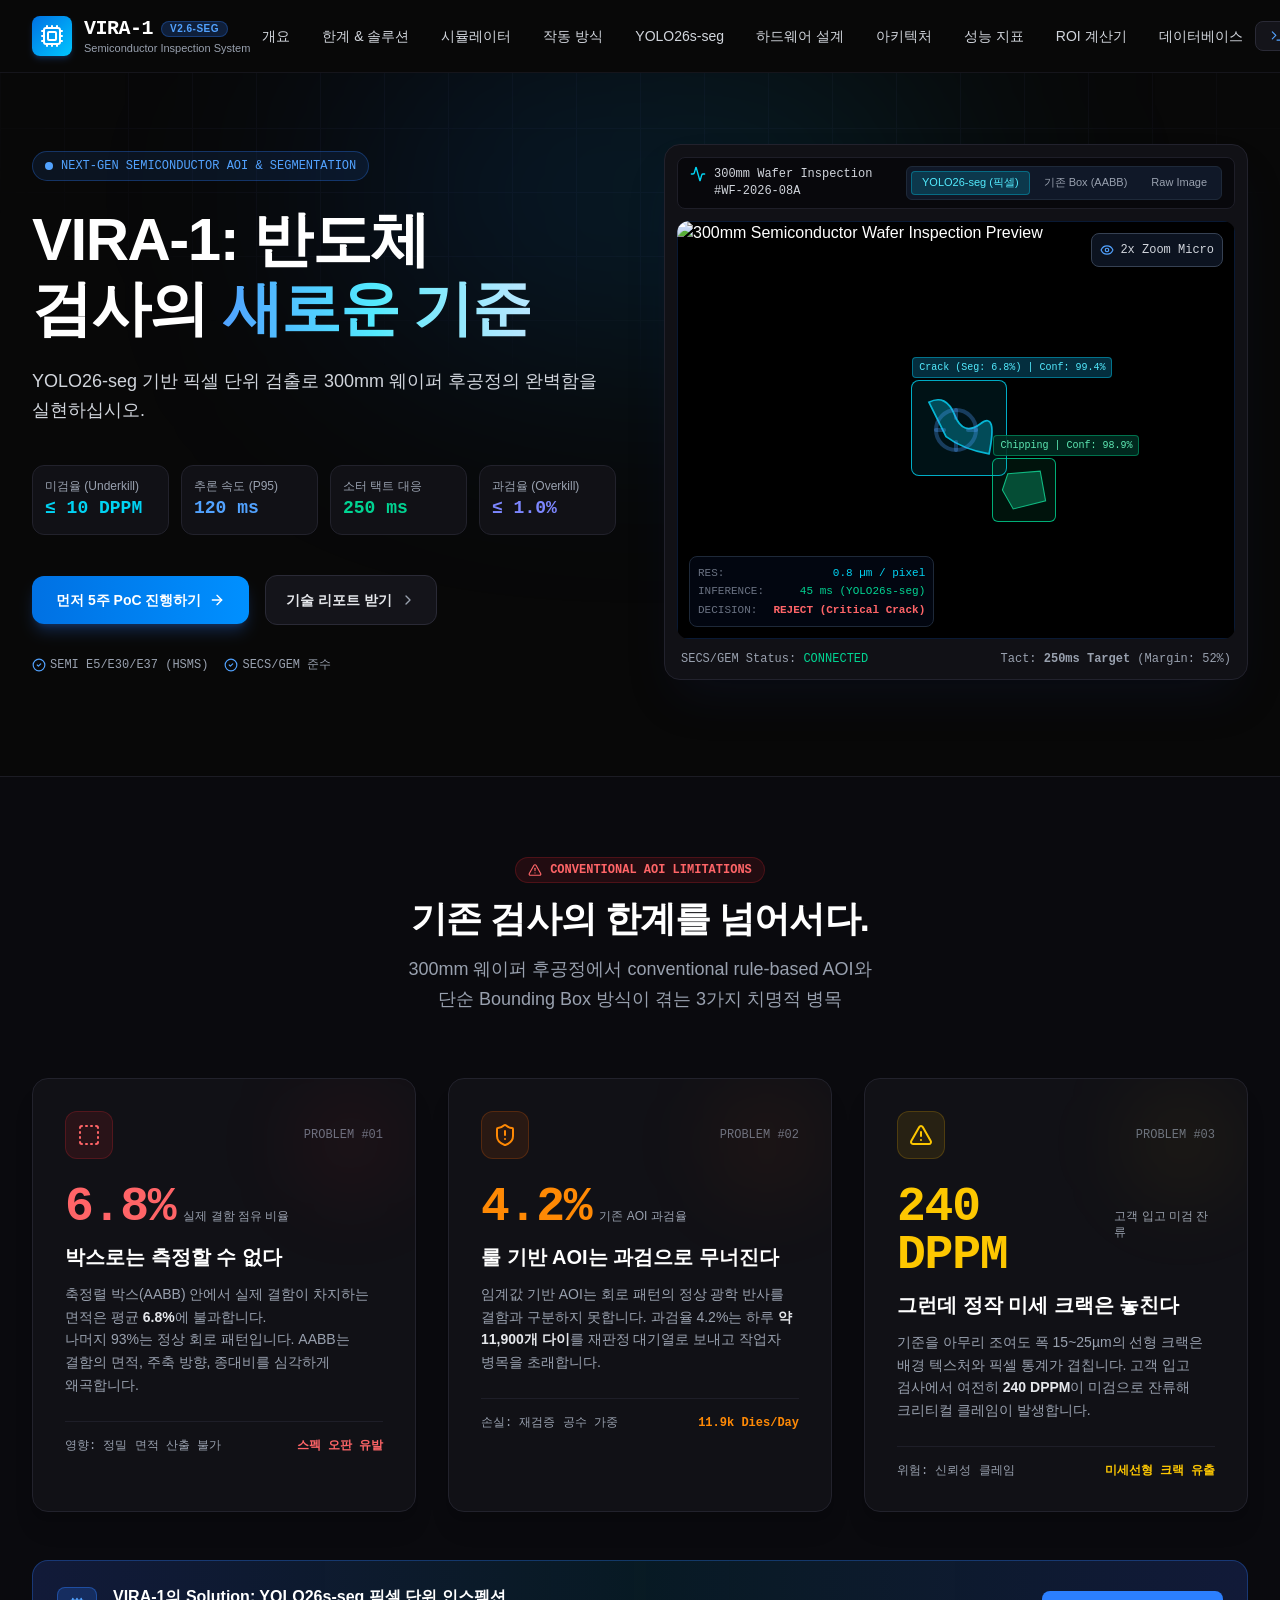
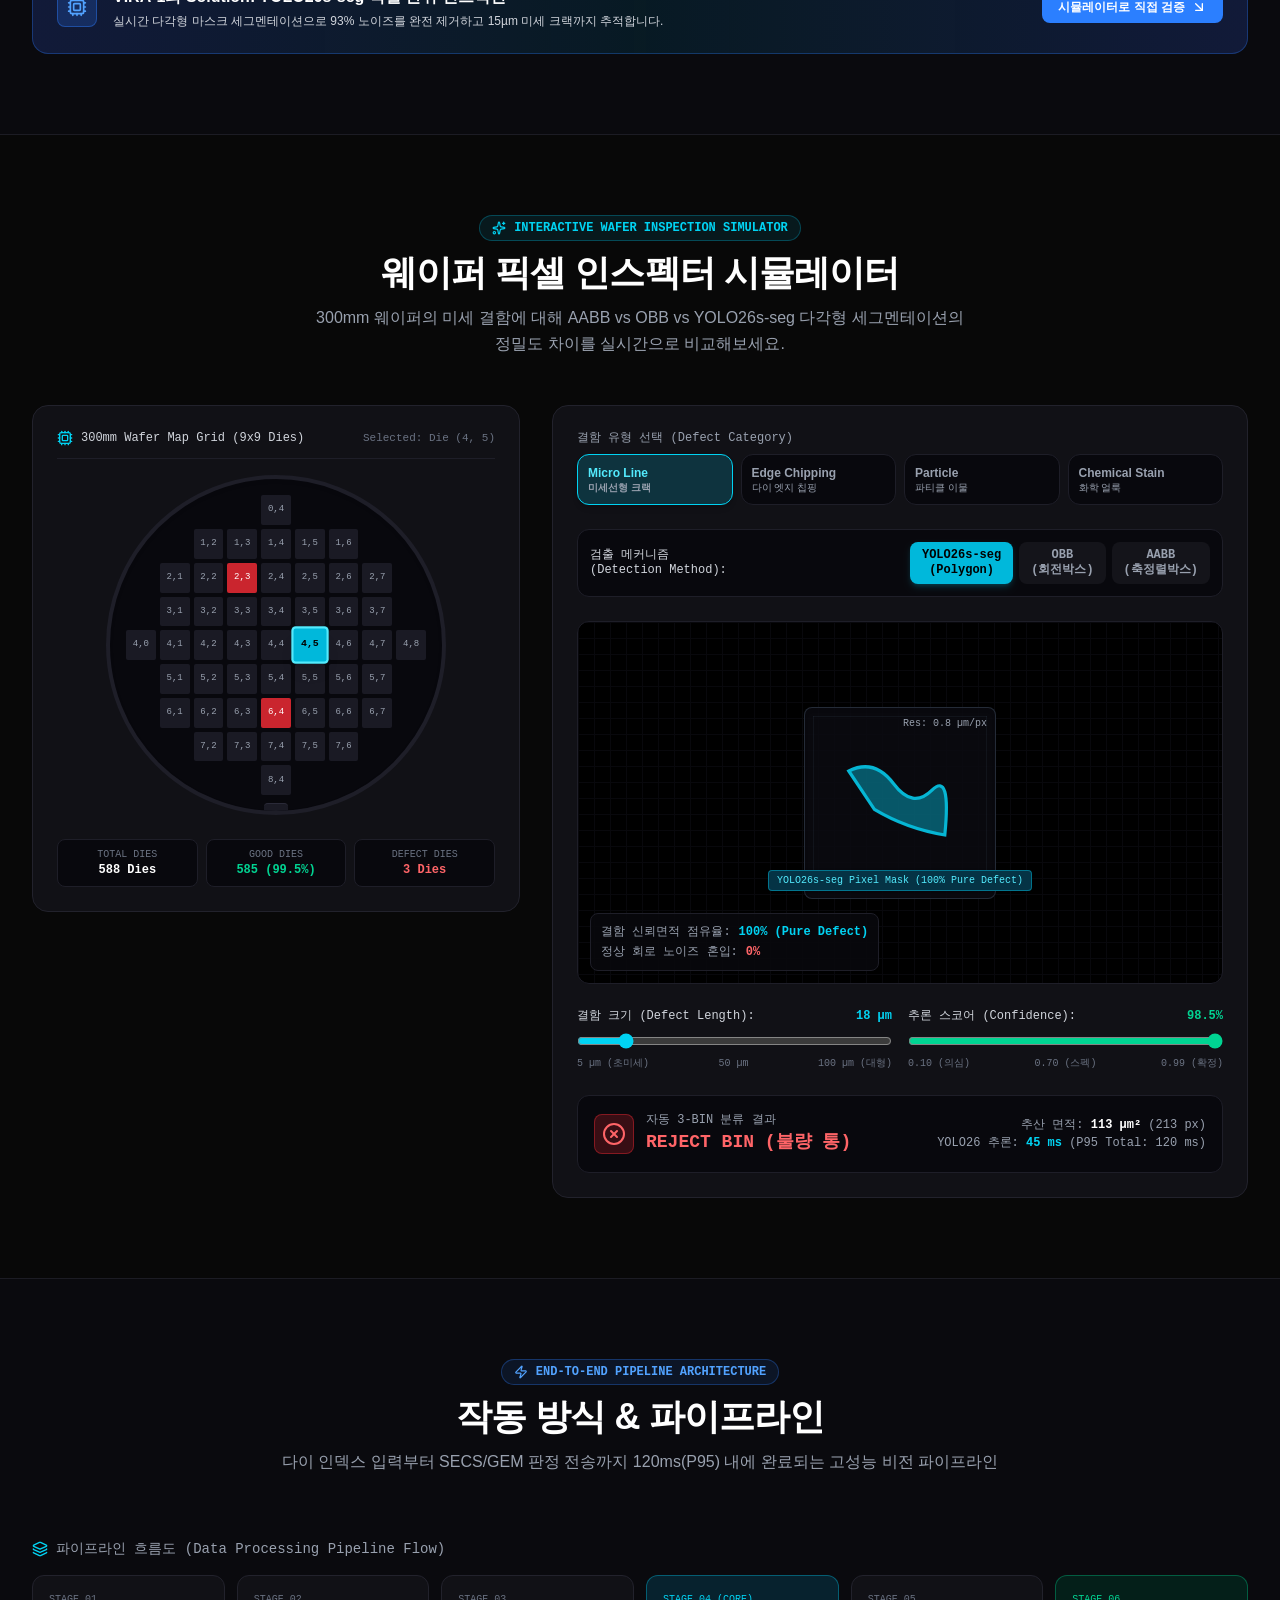
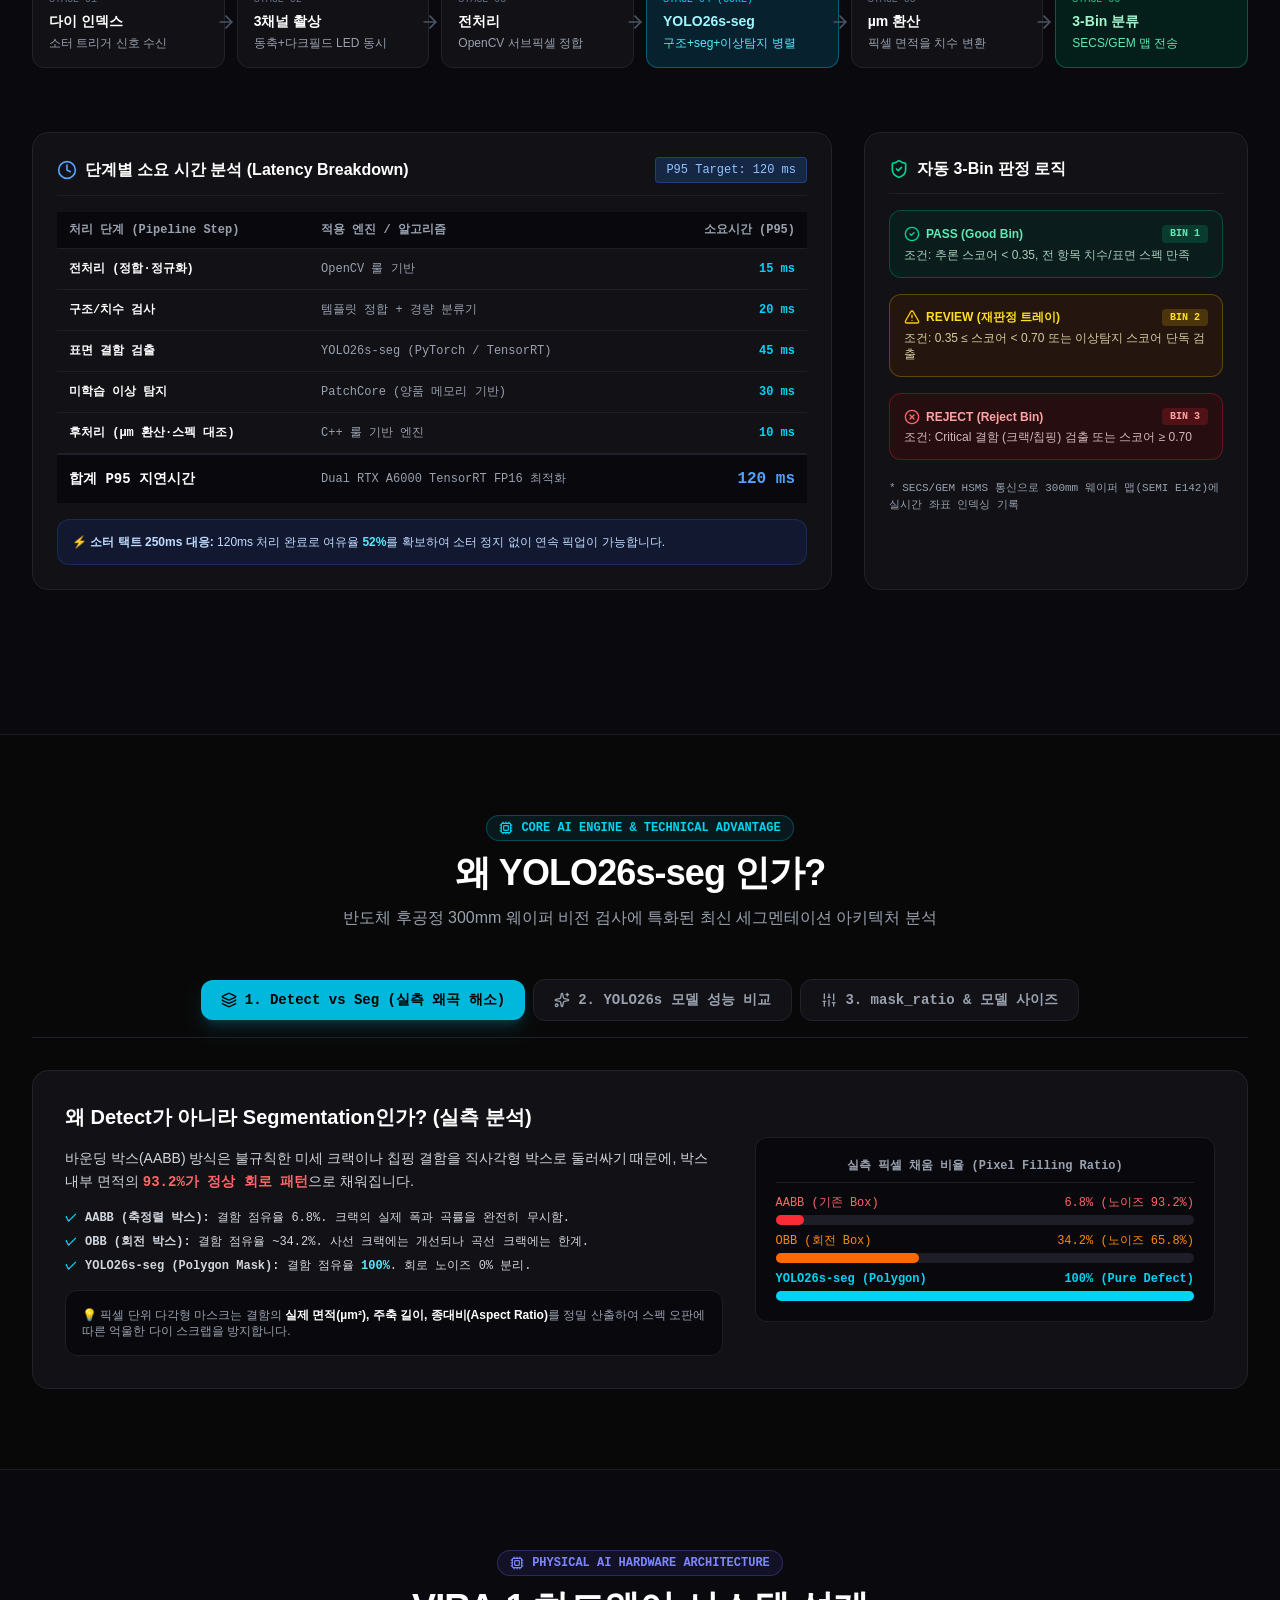
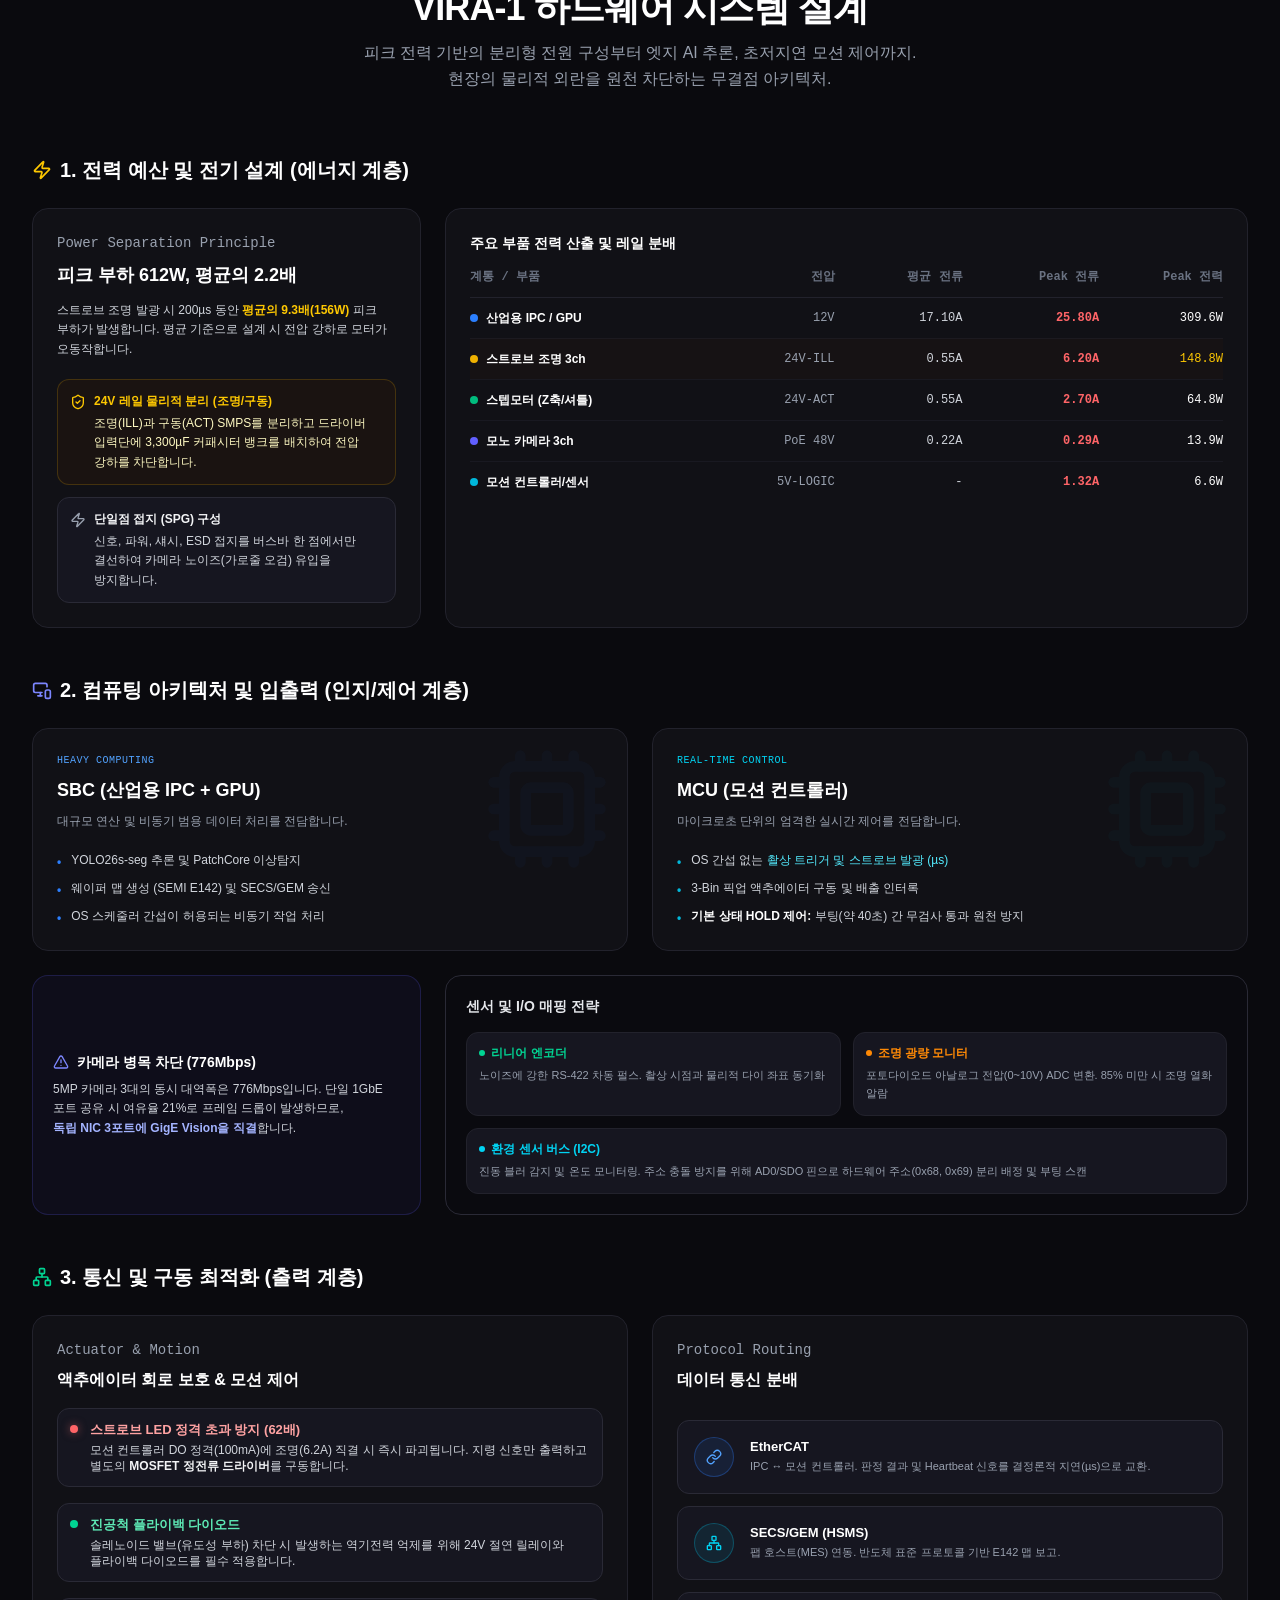
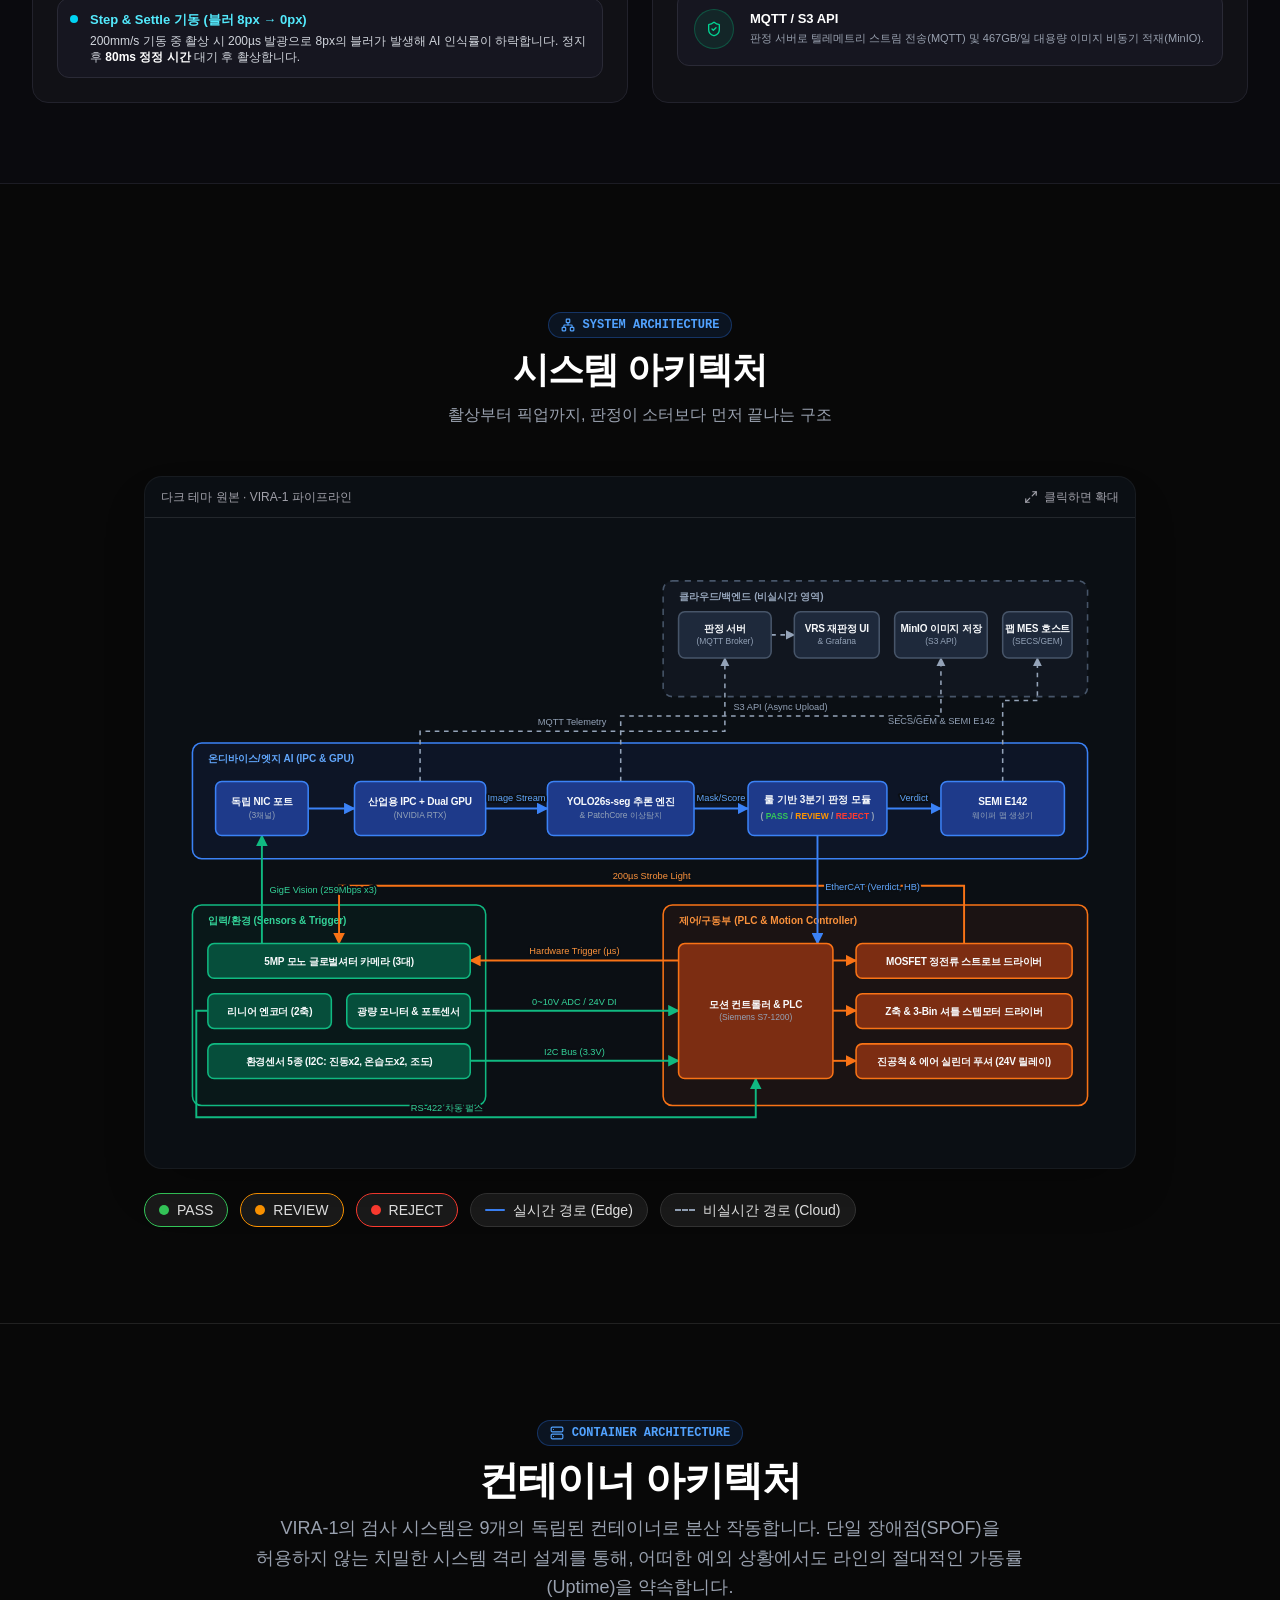
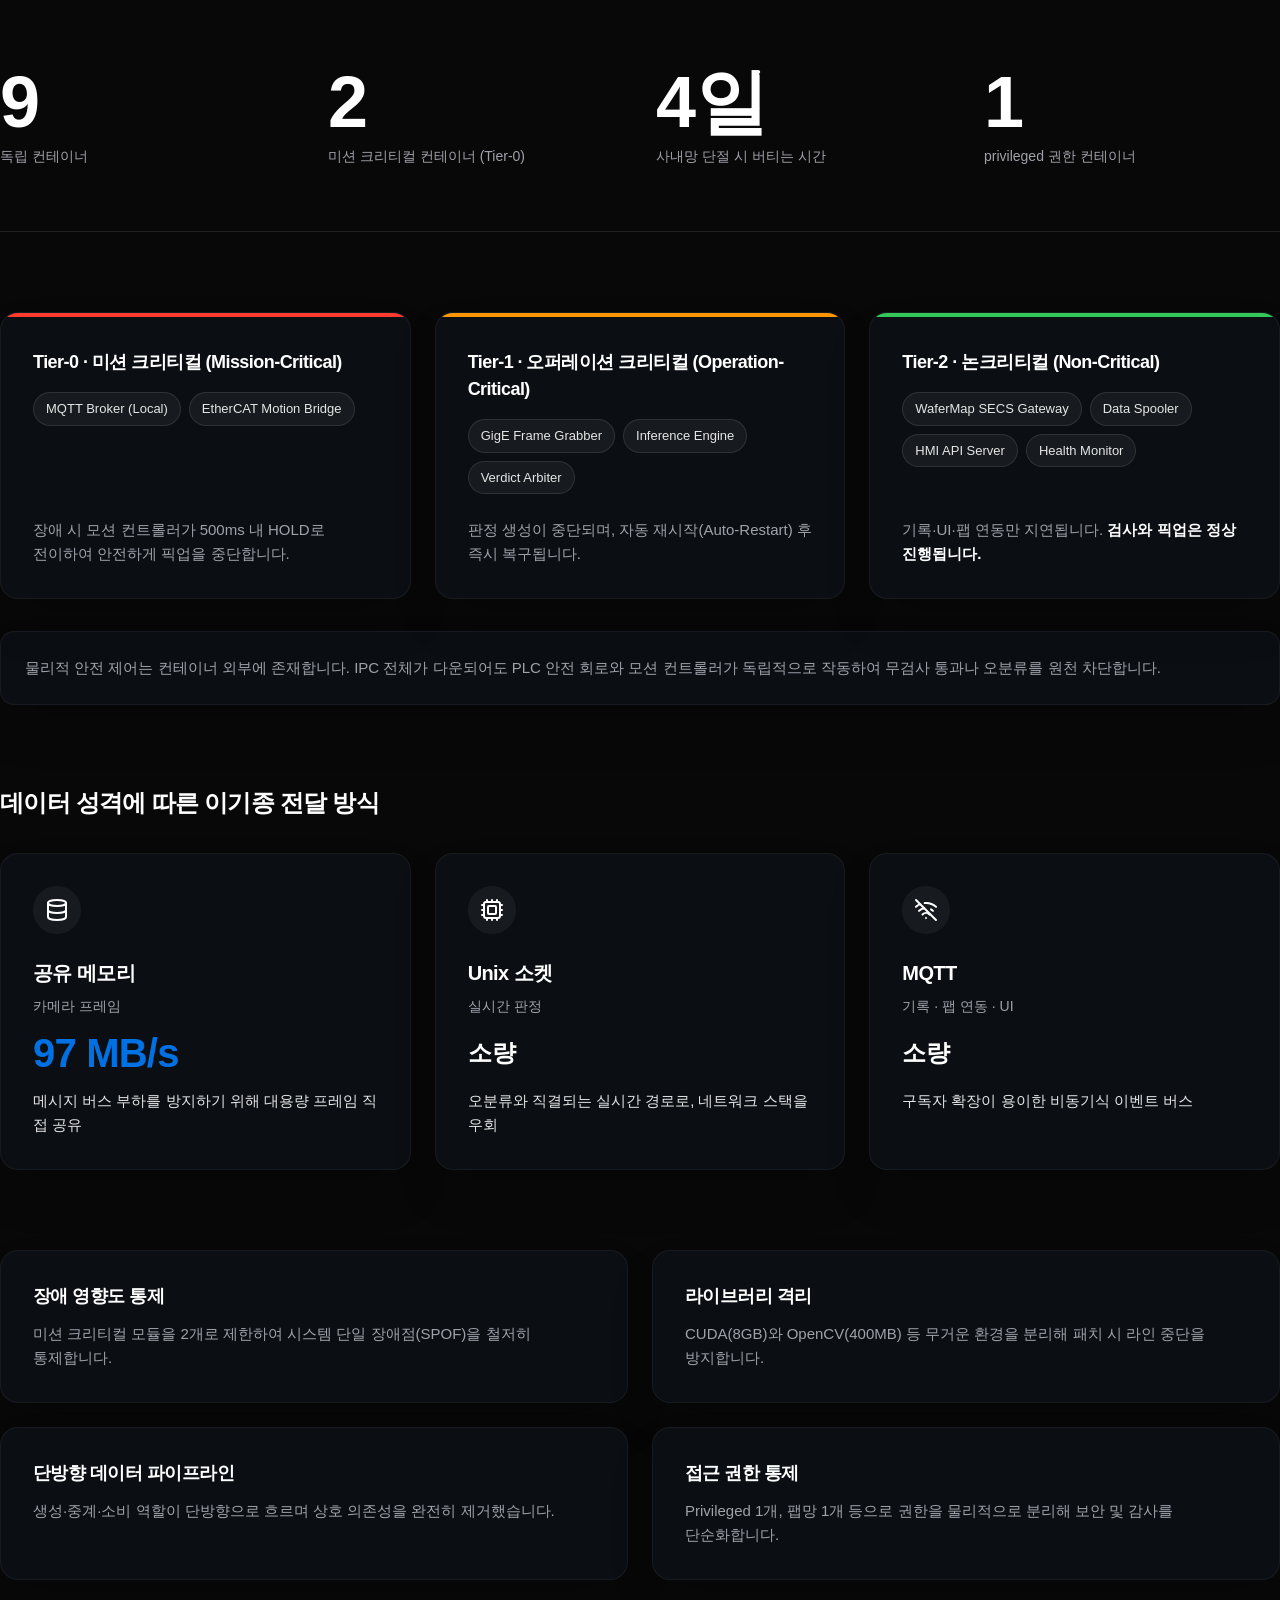
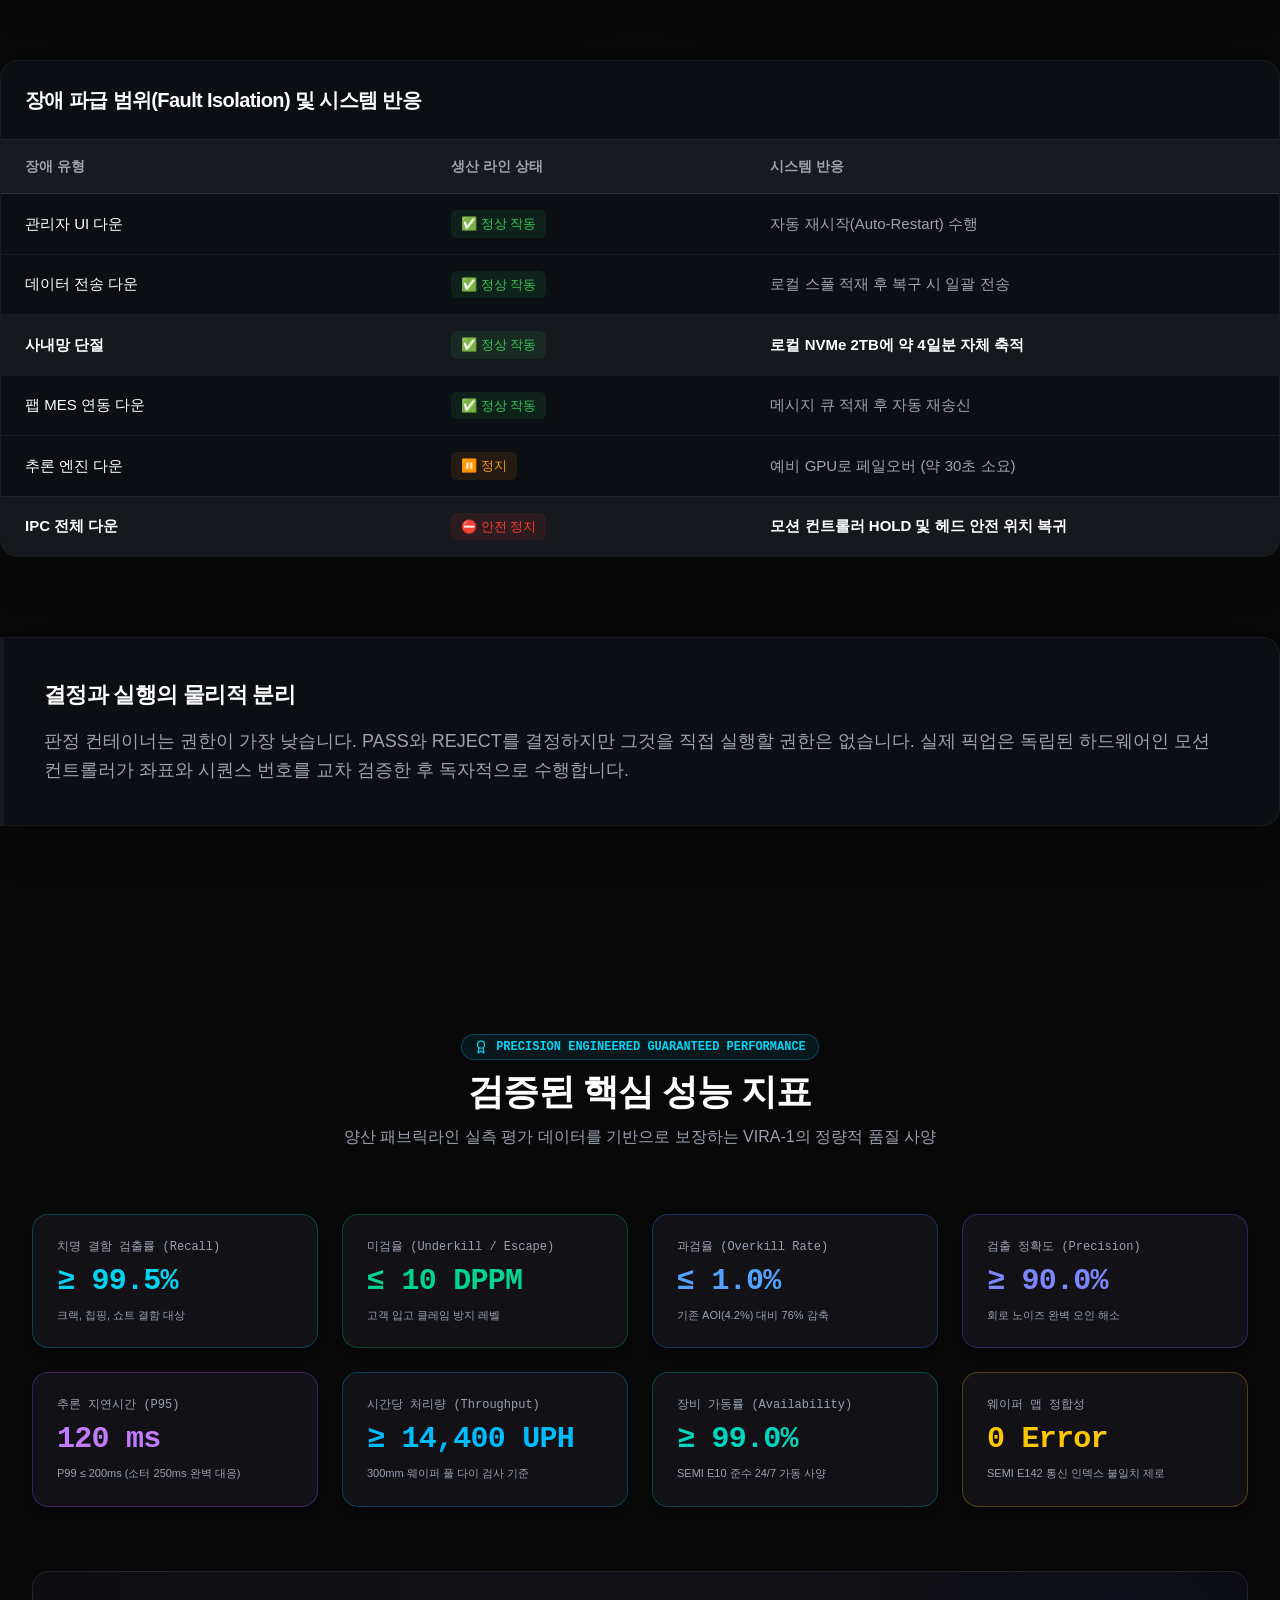
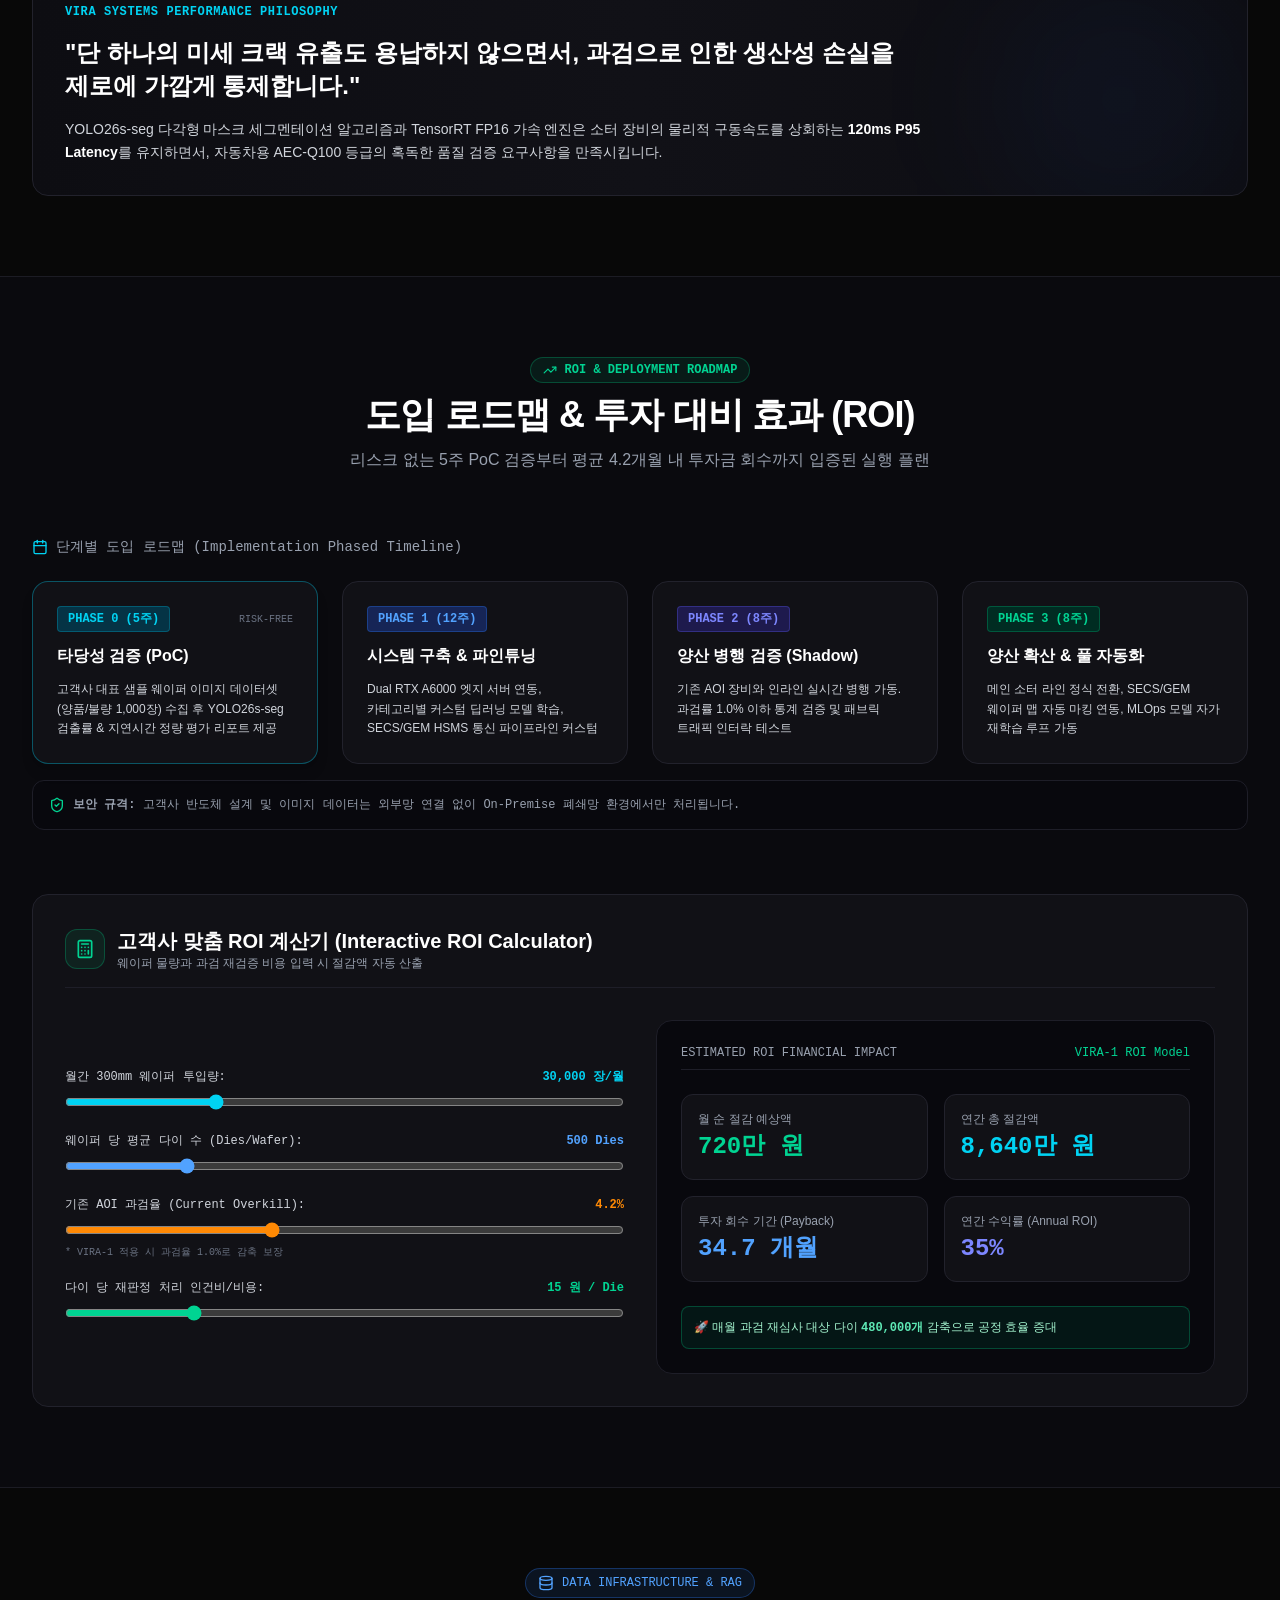
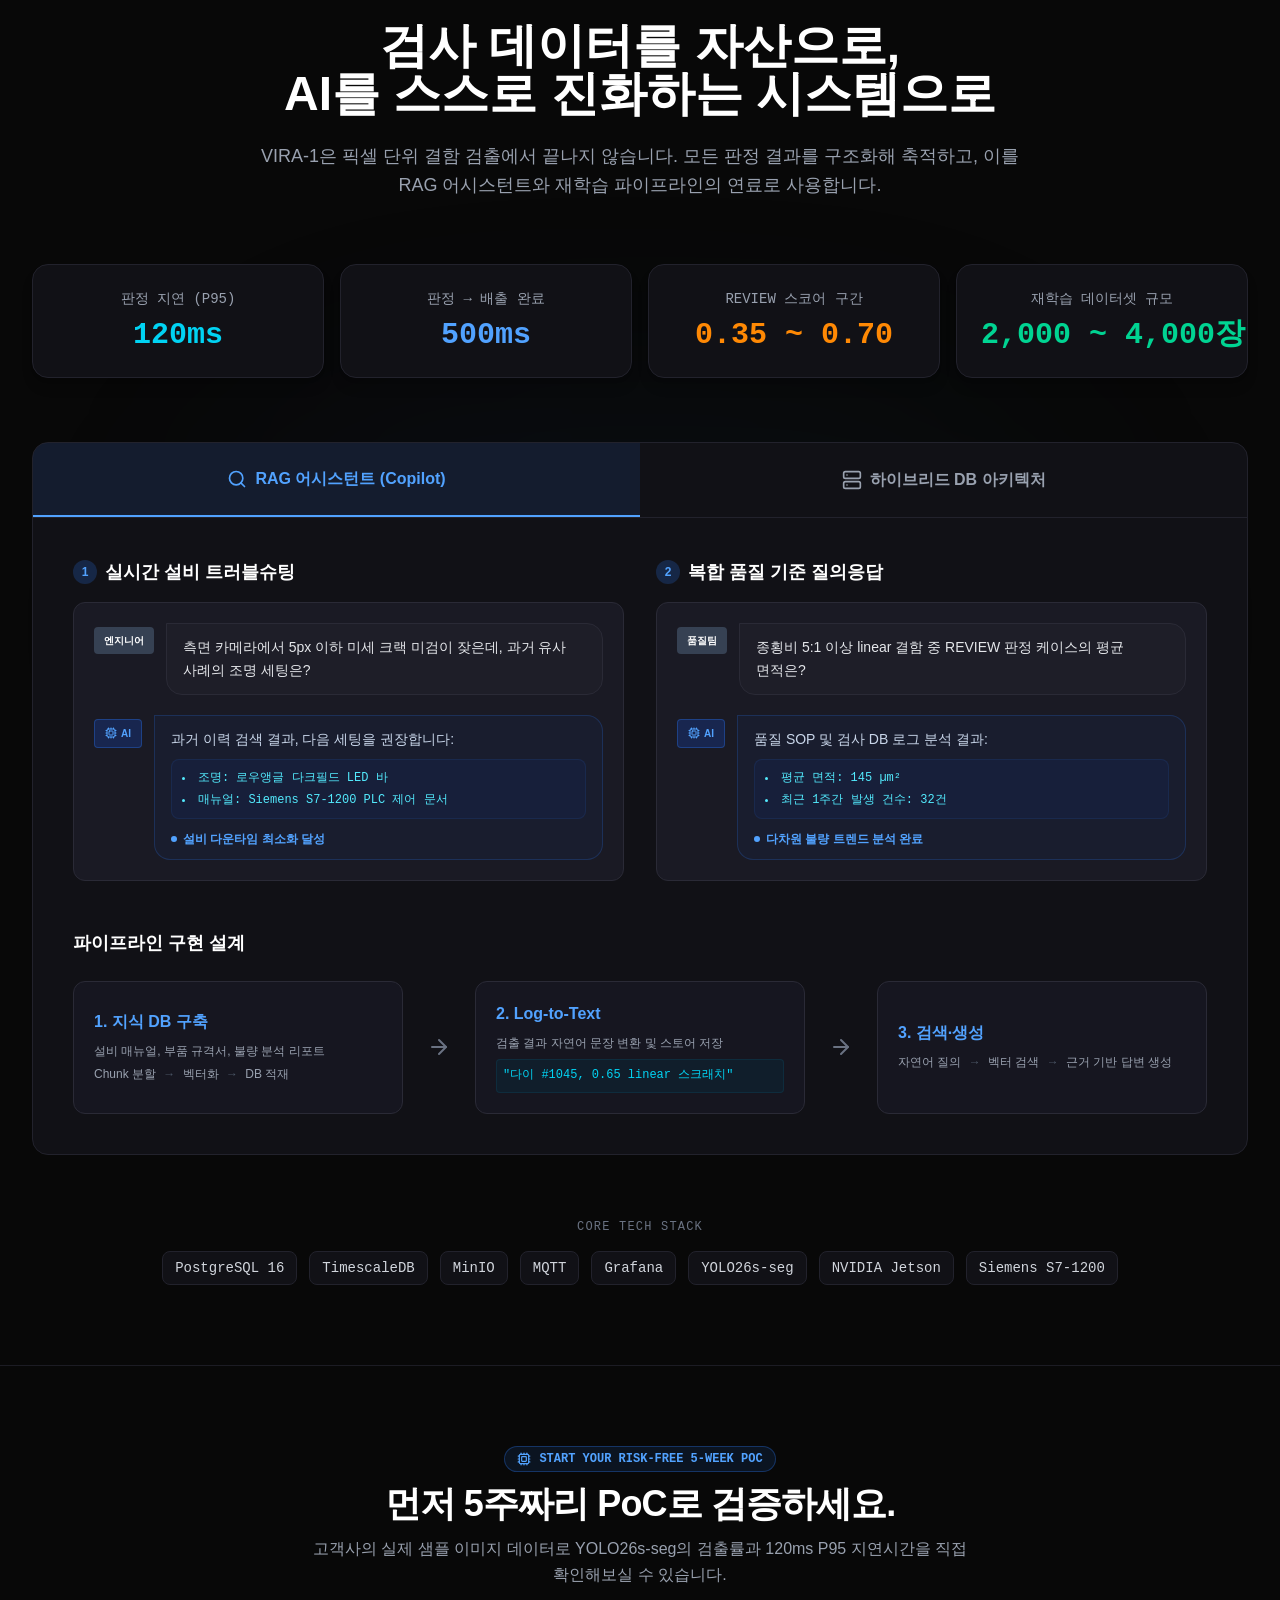
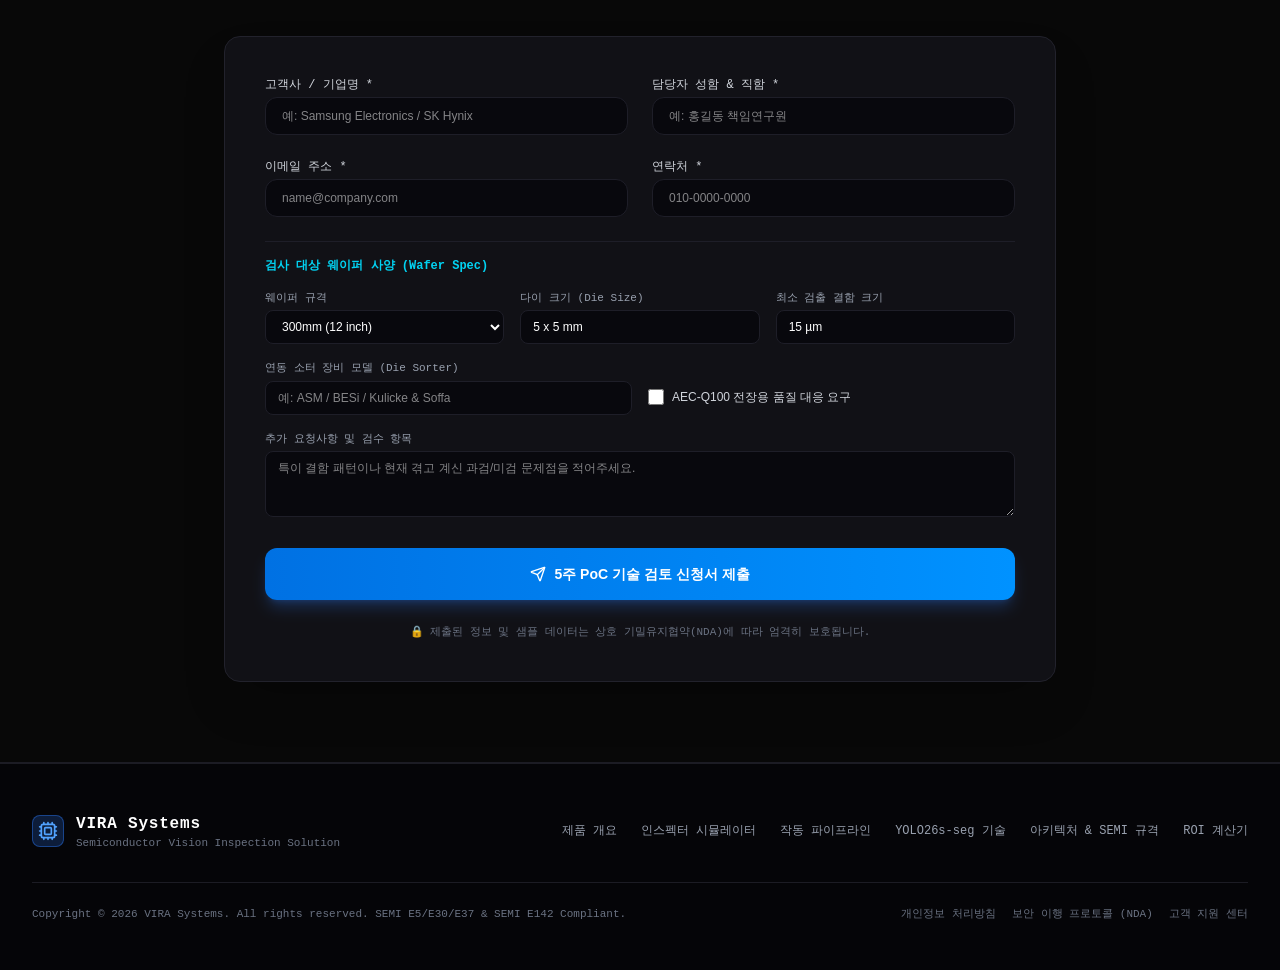
==== commit c05b77d1: "v10" ====
--- a/docs/index.html
+++ b/docs/index.html
@@ -9,8 +9,8 @@
     <link rel="preconnect" href="https://fonts.gstatic.com" crossorigin>
     <link href="https://fonts.googleapis.com/css2?family=Inter:wght@400;500;600;700&display=swap" rel="stylesheet">
     <link href="https://fonts.googleapis.com/css2?family=Material+Symbols+Outlined:wght,FILL@100..700,0..1&display=swap" rel="stylesheet" />
-    <script type="module" crossorigin src="./assets/index-D9ArJQhS.js"></script>
-    <link rel="stylesheet" crossorigin href="./assets/index-B31vL71P.css">
+    <script type="module" crossorigin src="./assets/index-B_LLcH6m.js"></script>
+    <link rel="stylesheet" crossorigin href="./assets/index-CA-82Cuu.css">
   </head>
   <body class="bg-[#080808] text-[#e5e5e5] antialiased selection:bg-[#0071e3] selection:text-white">
     <div id="root"></div>
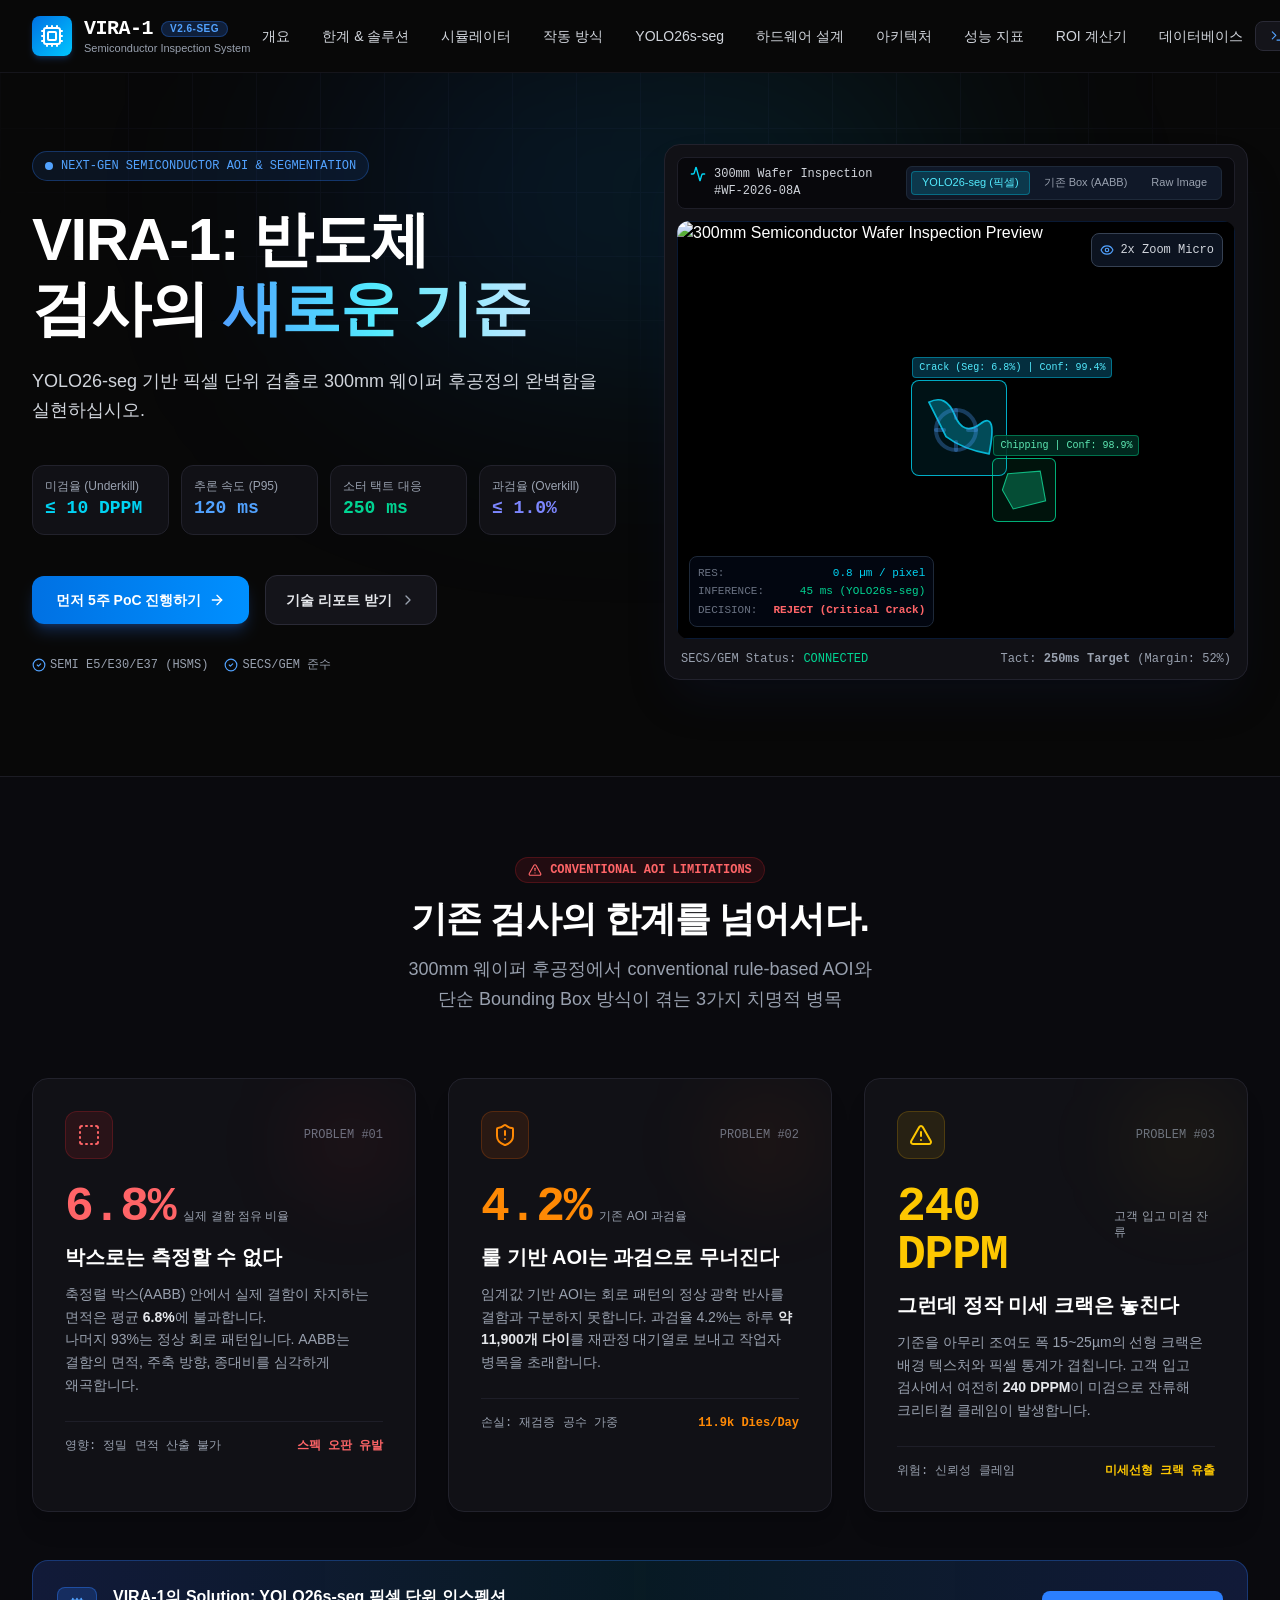
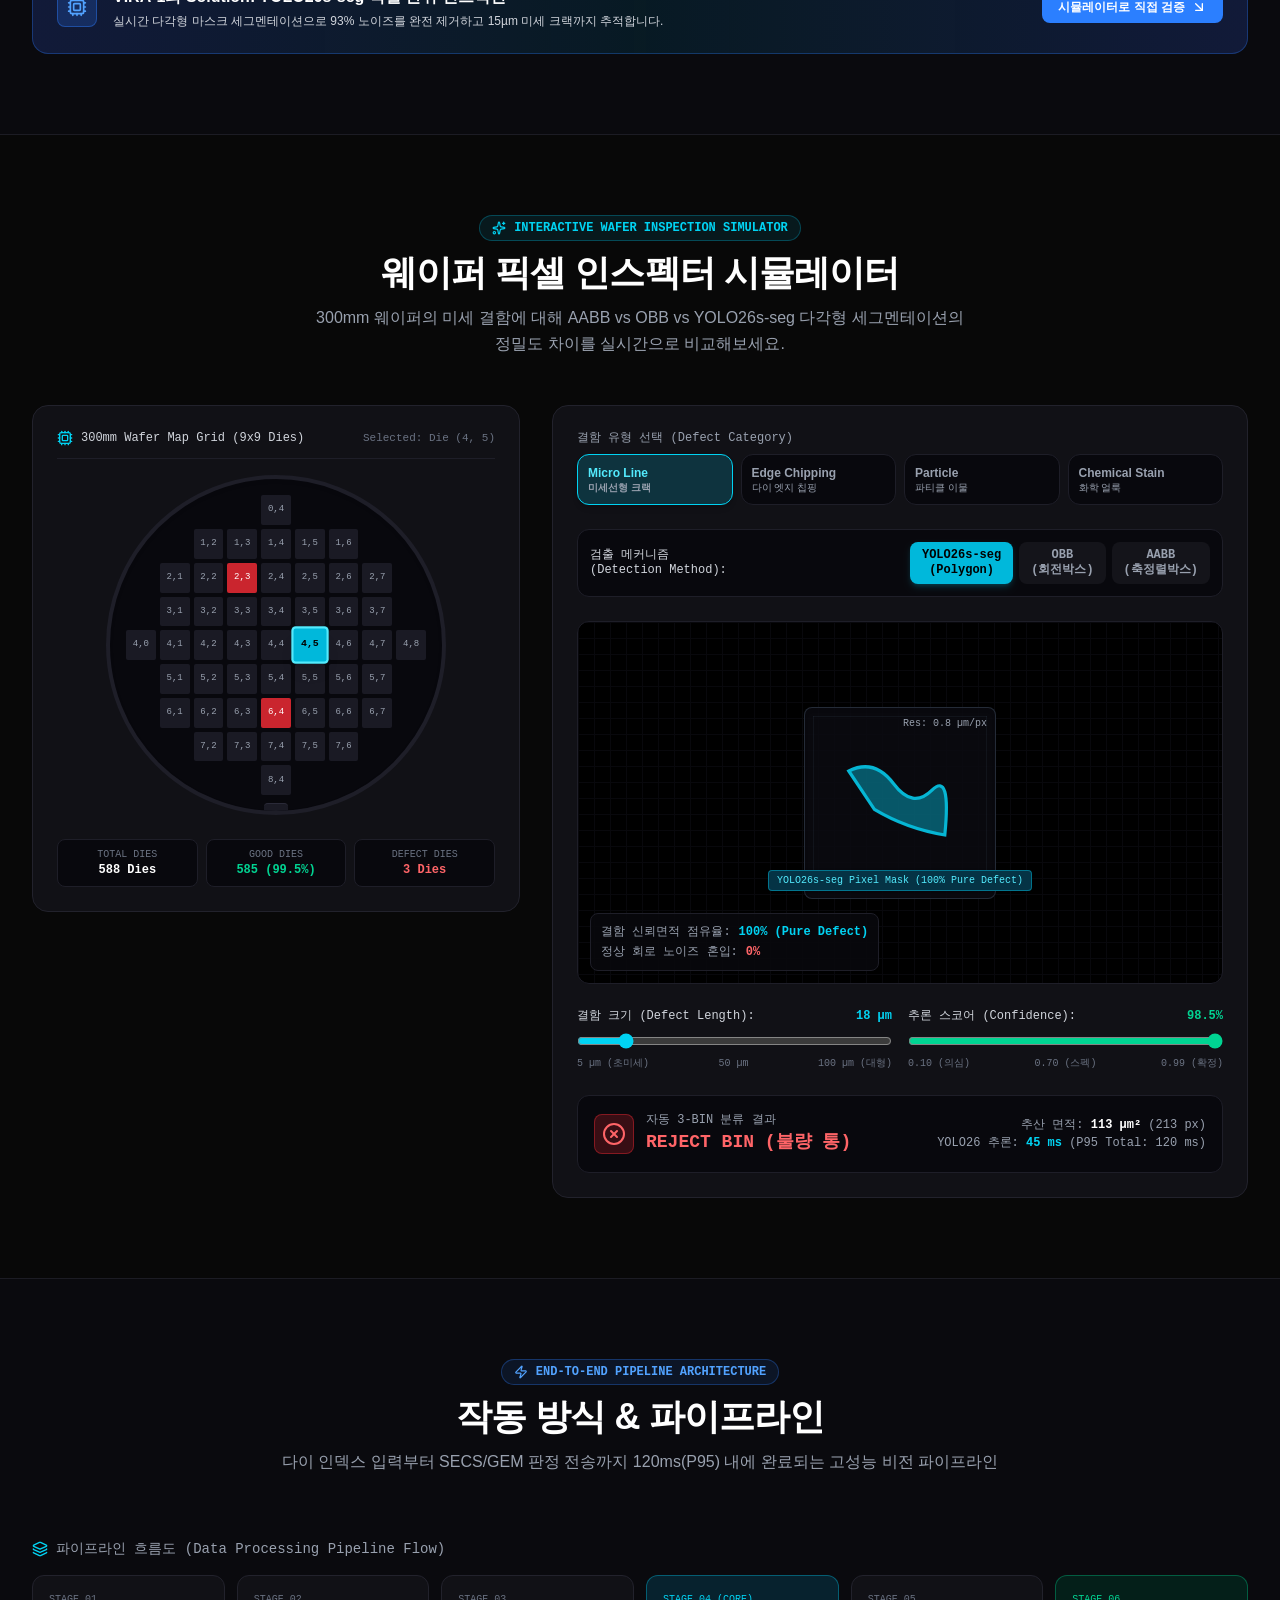
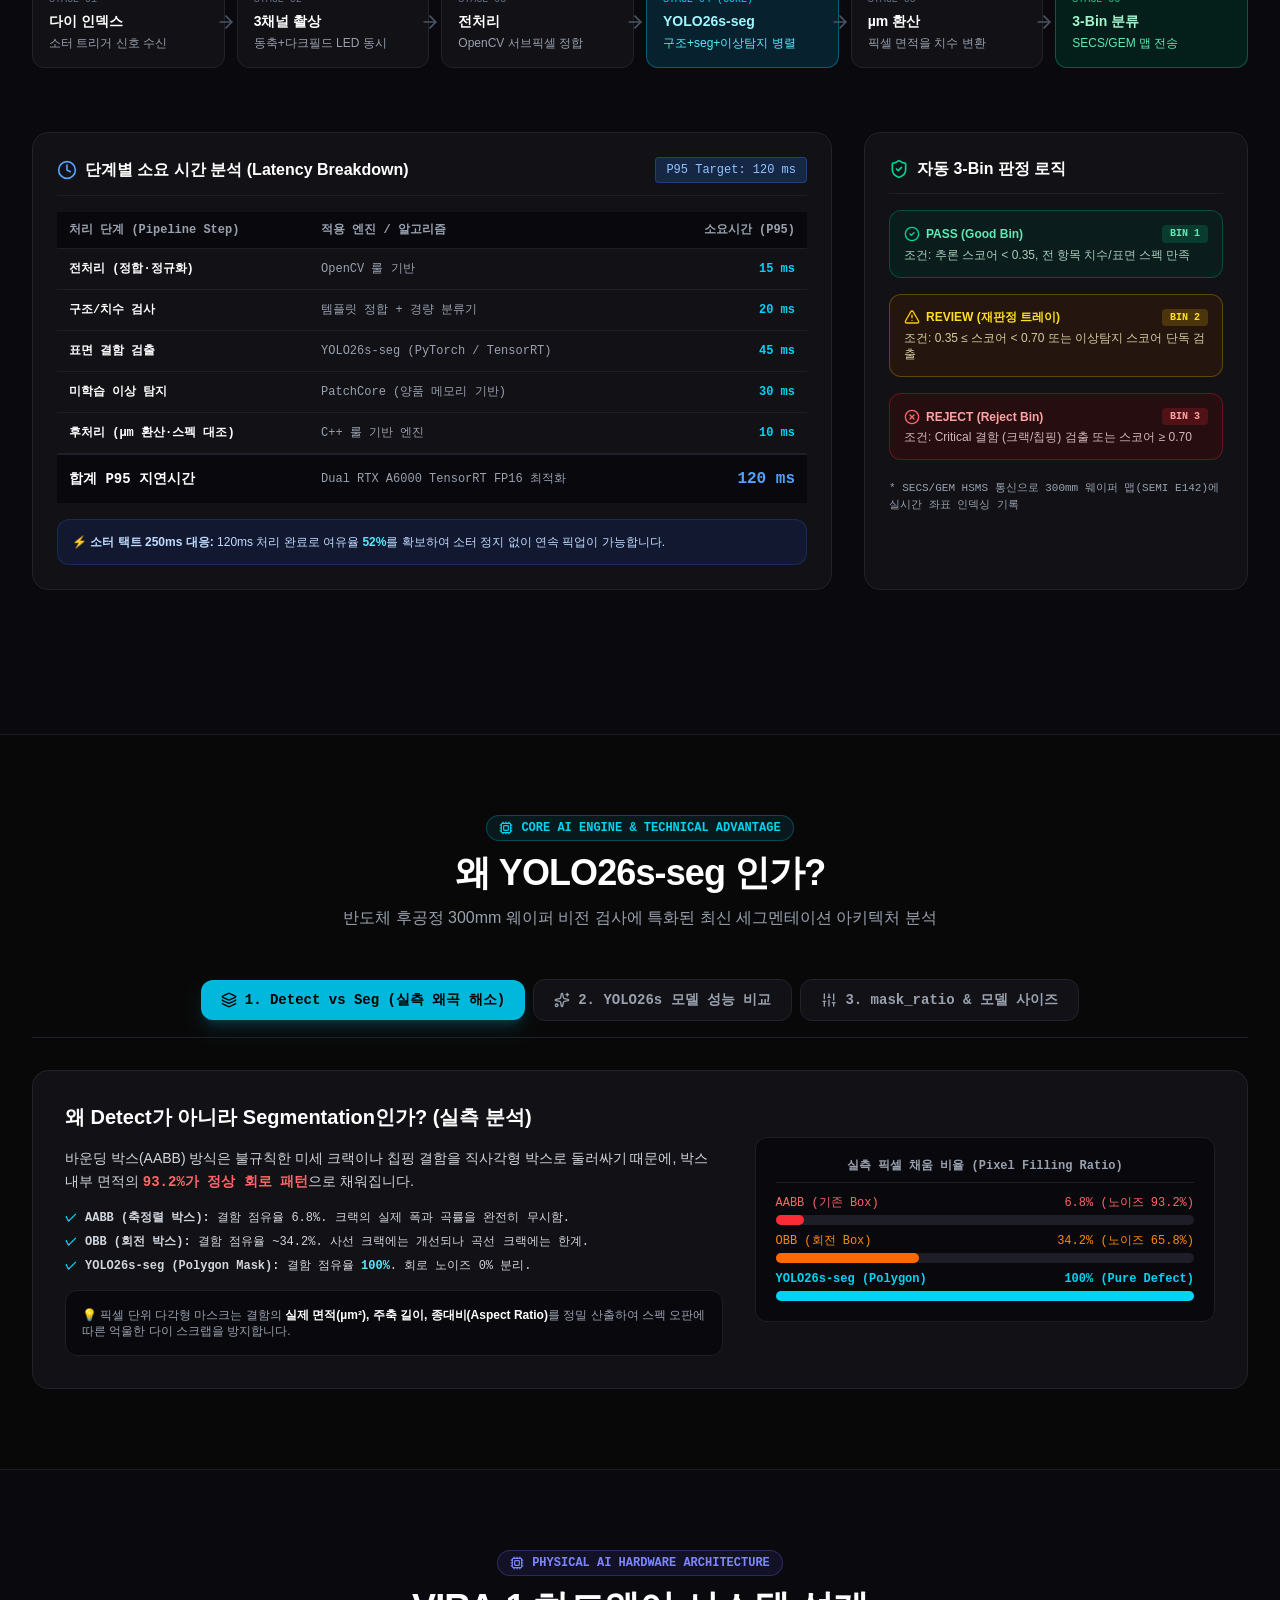
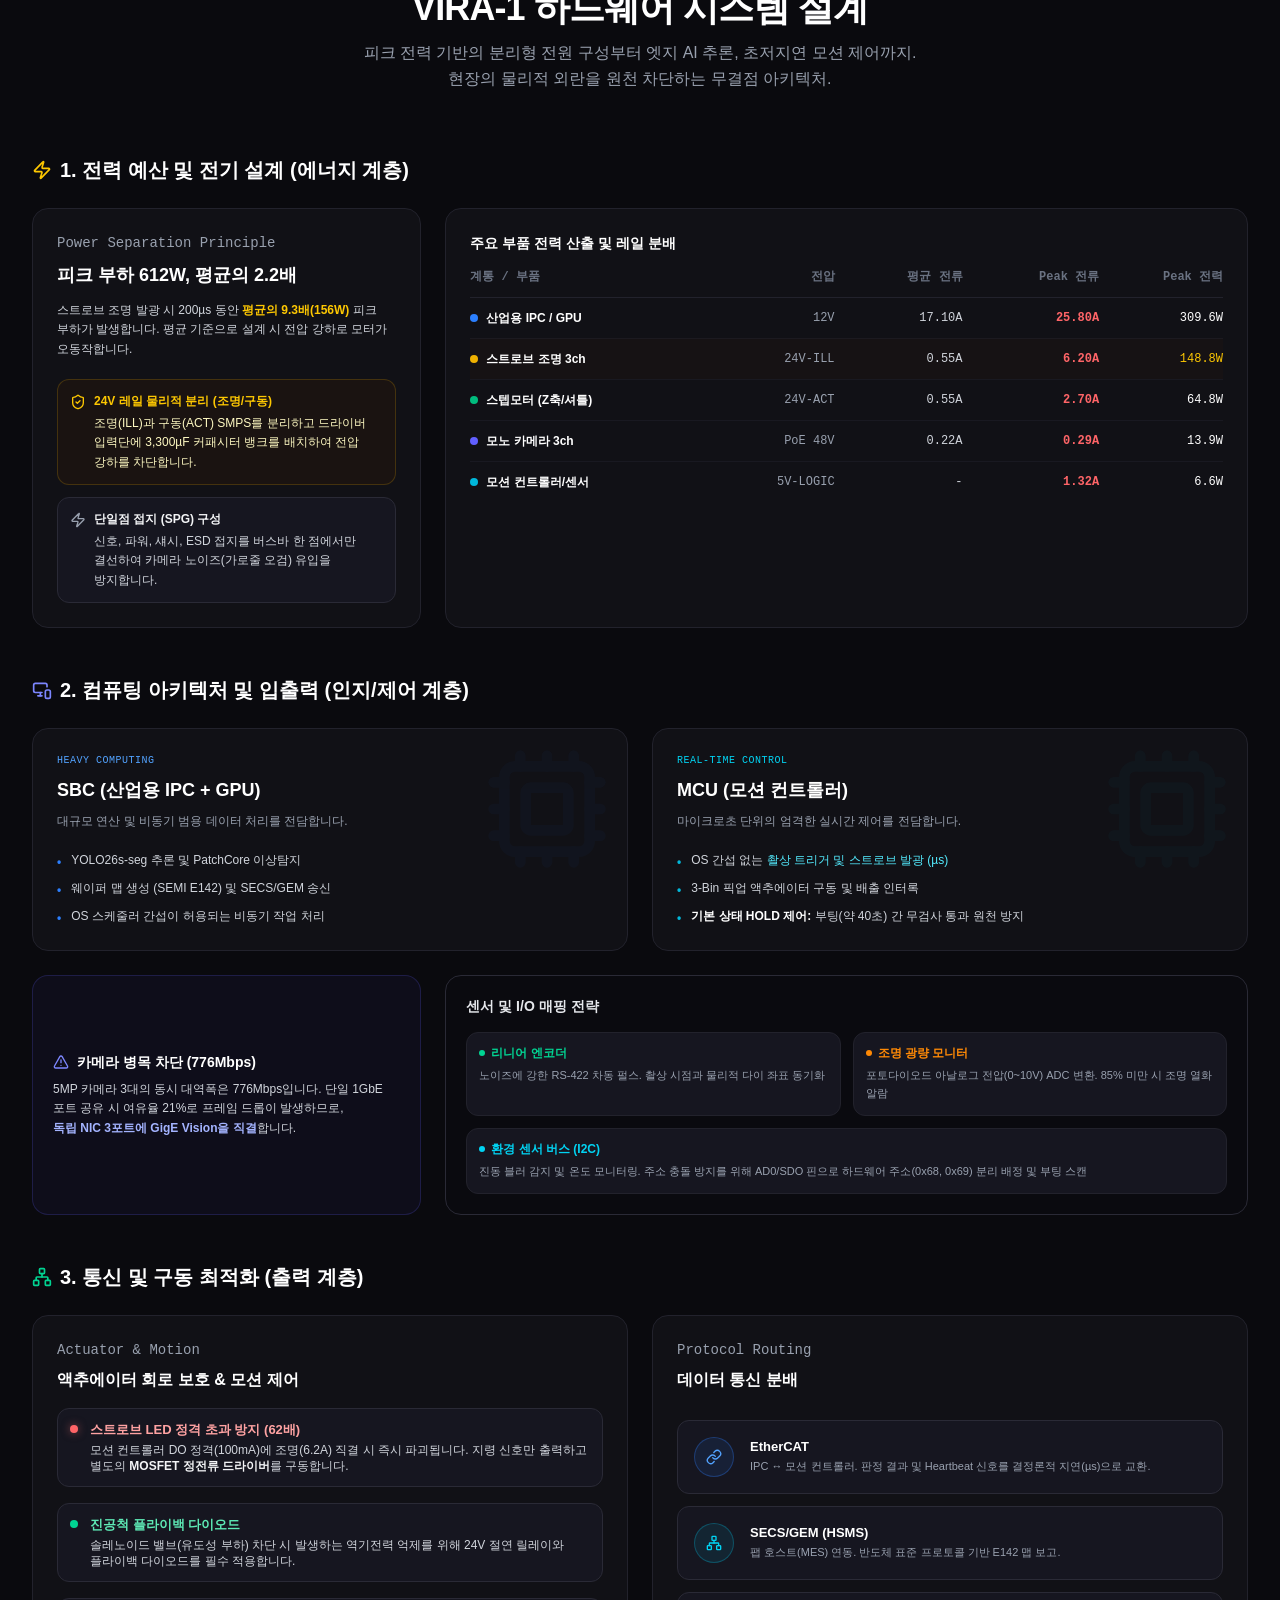
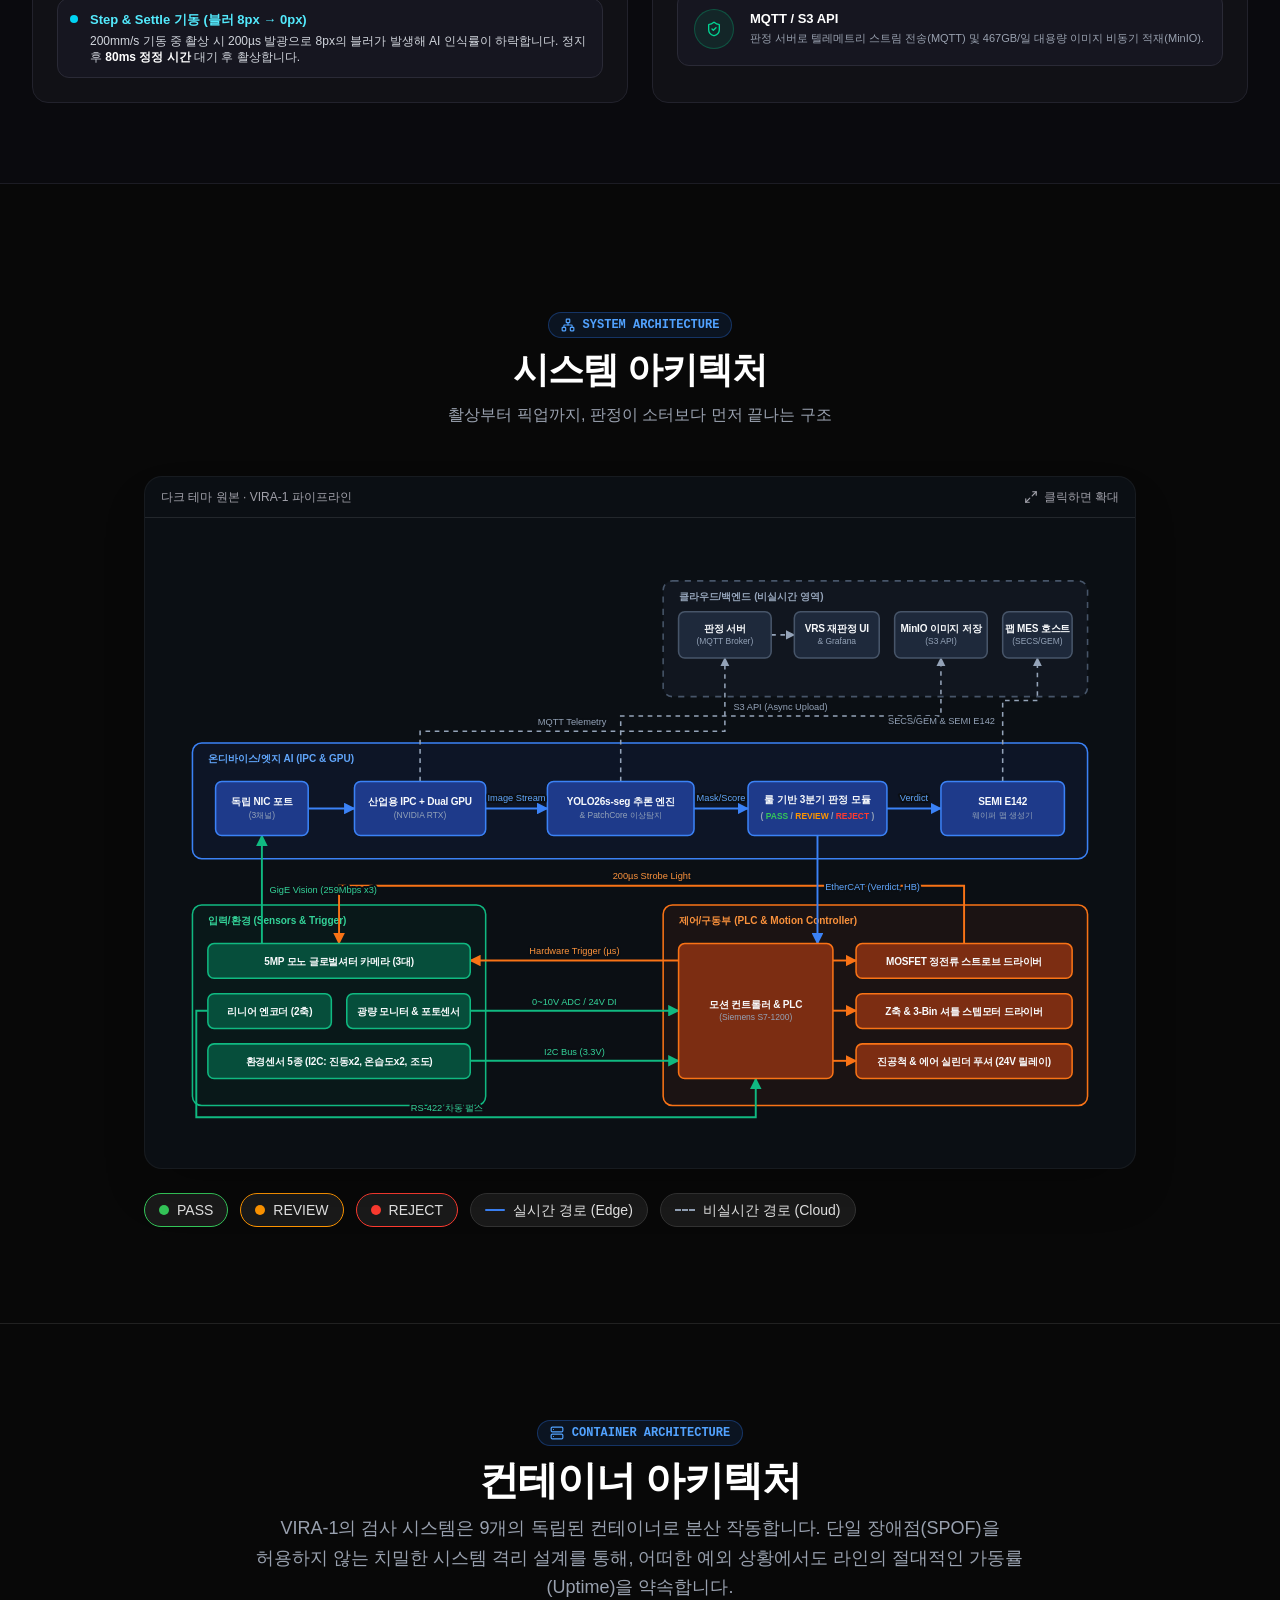
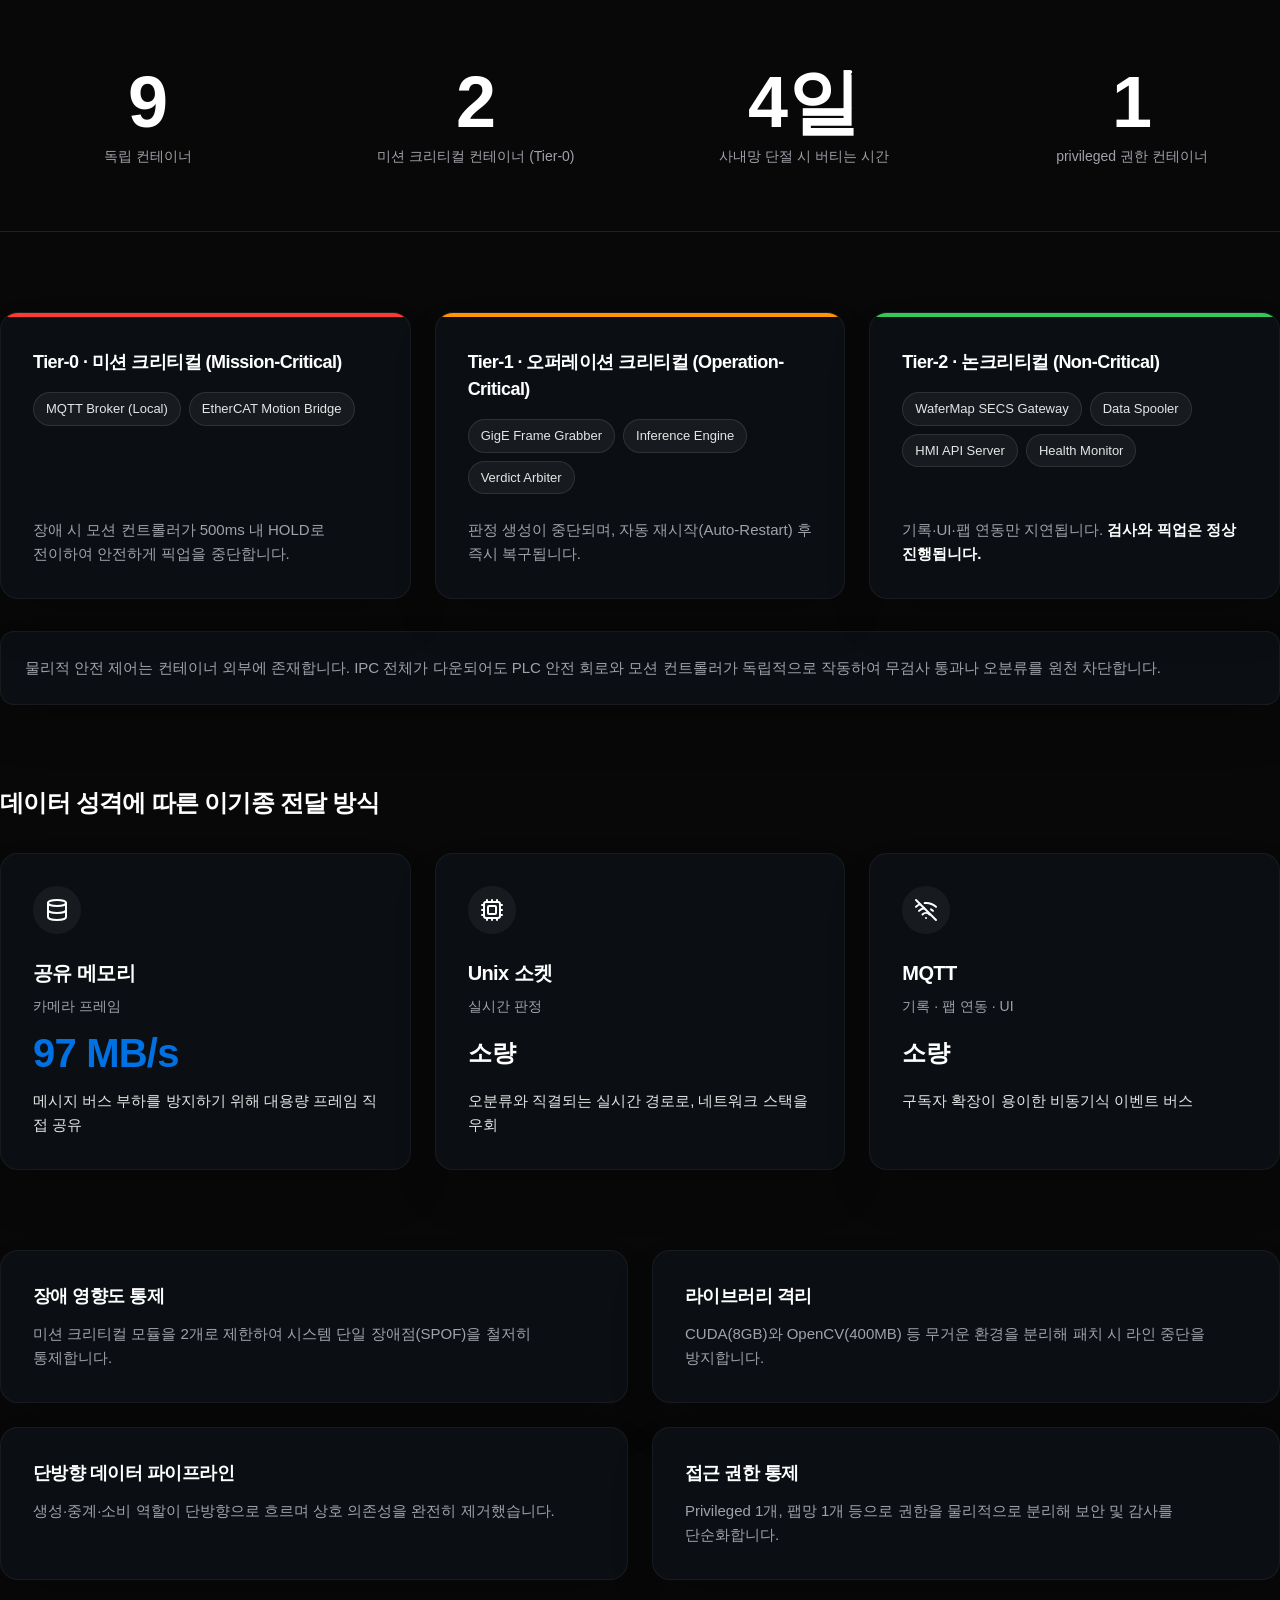
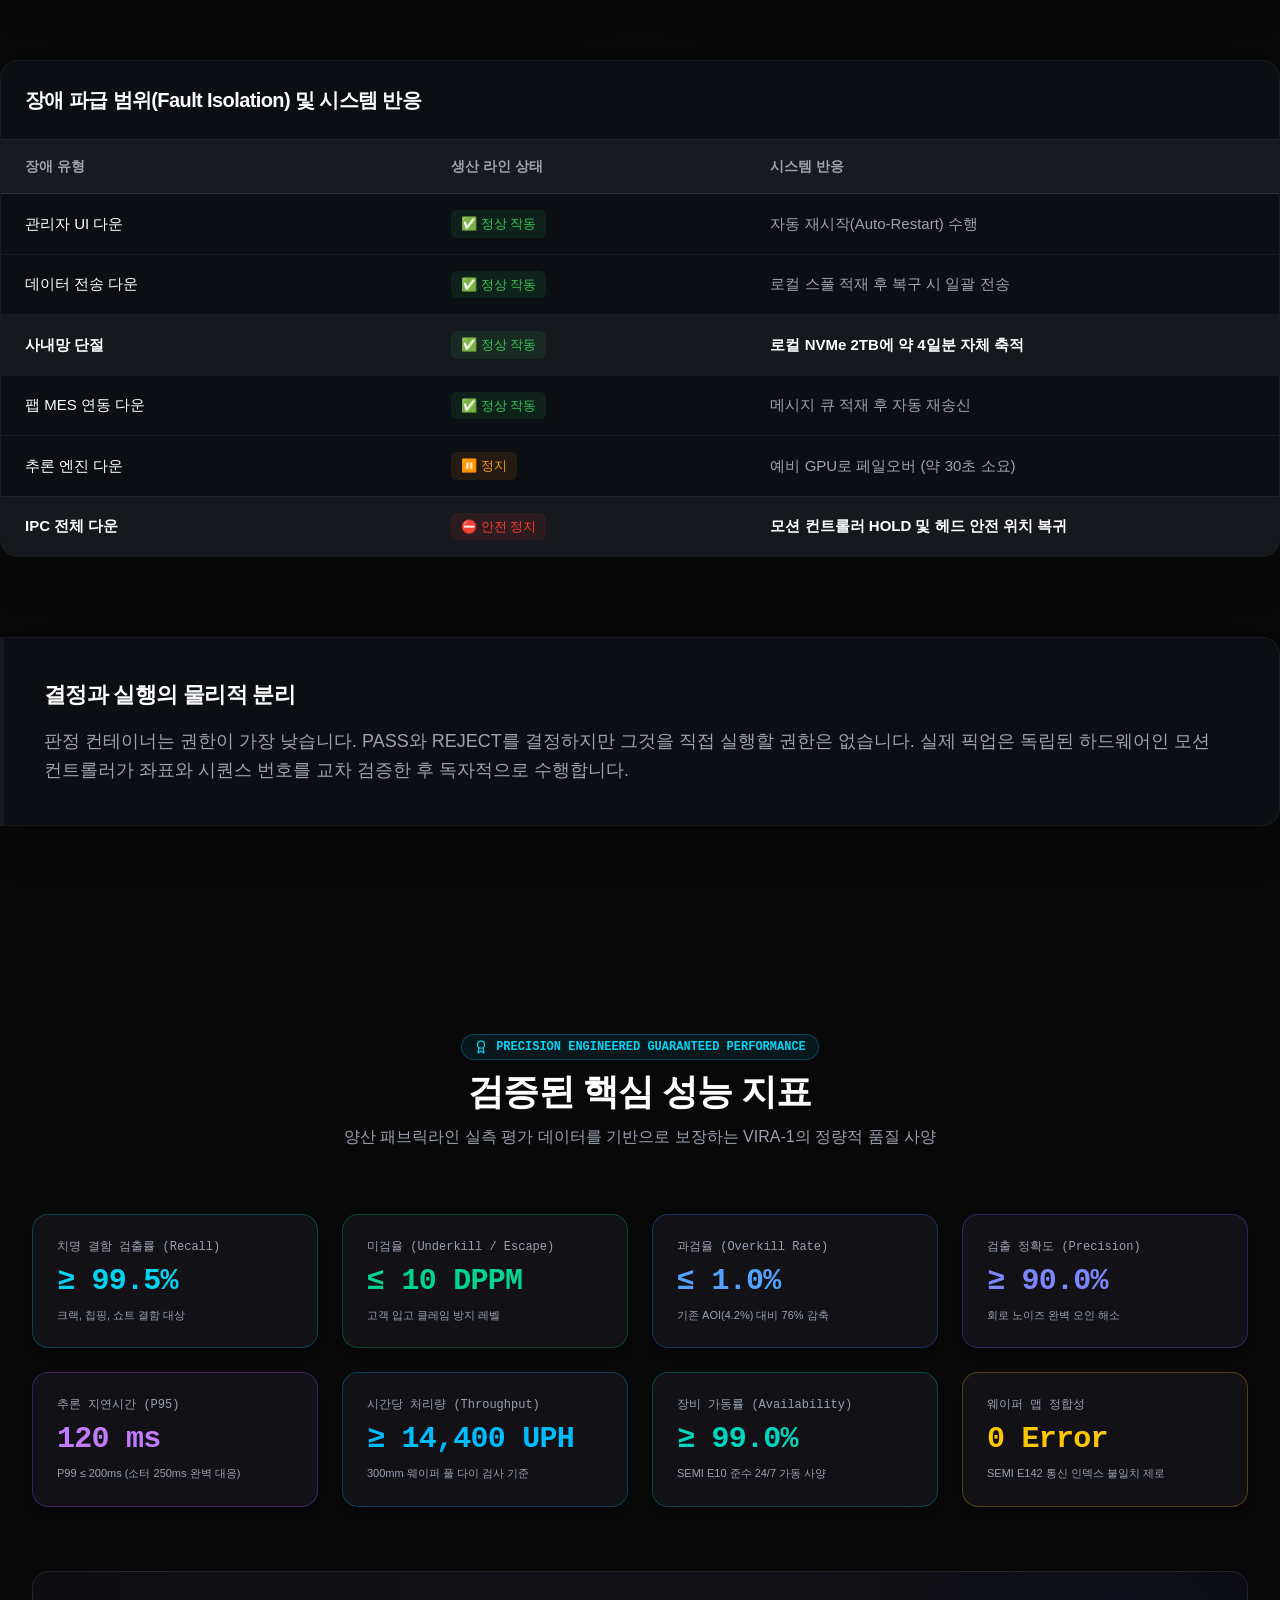
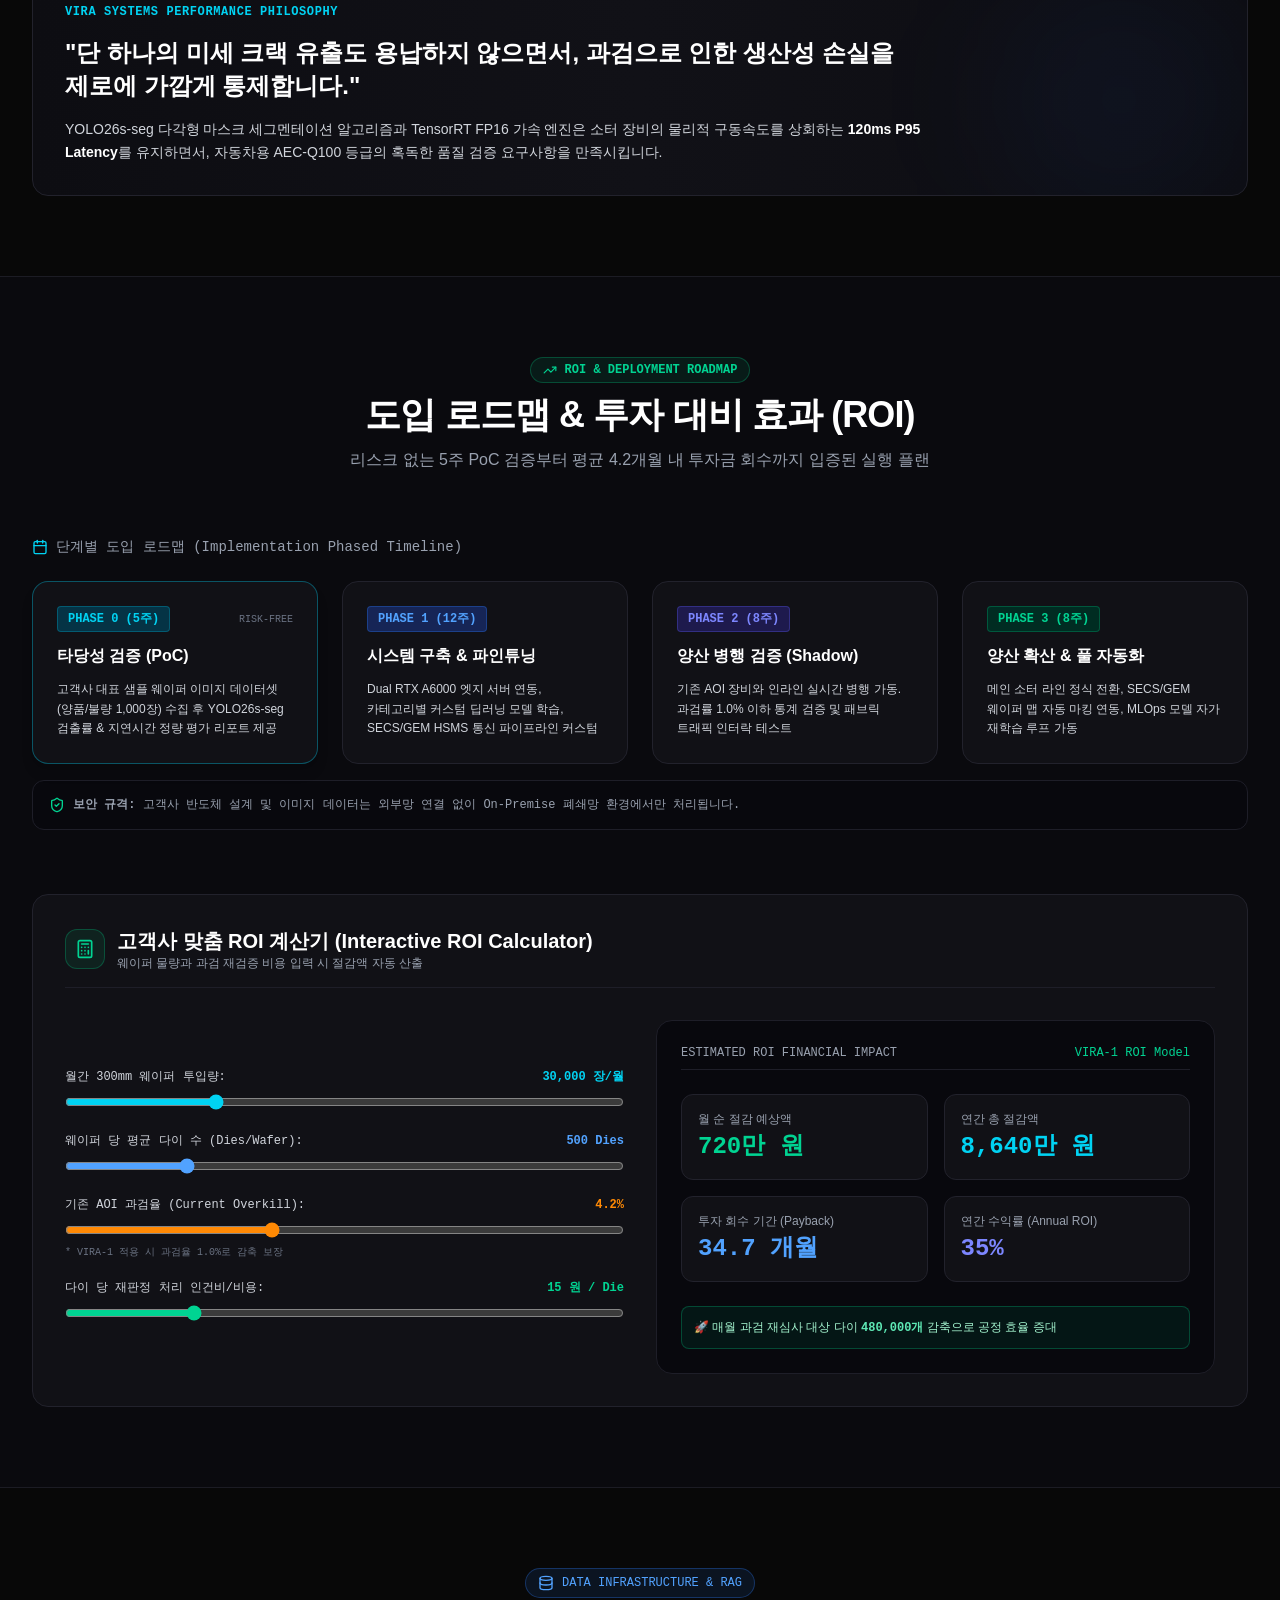
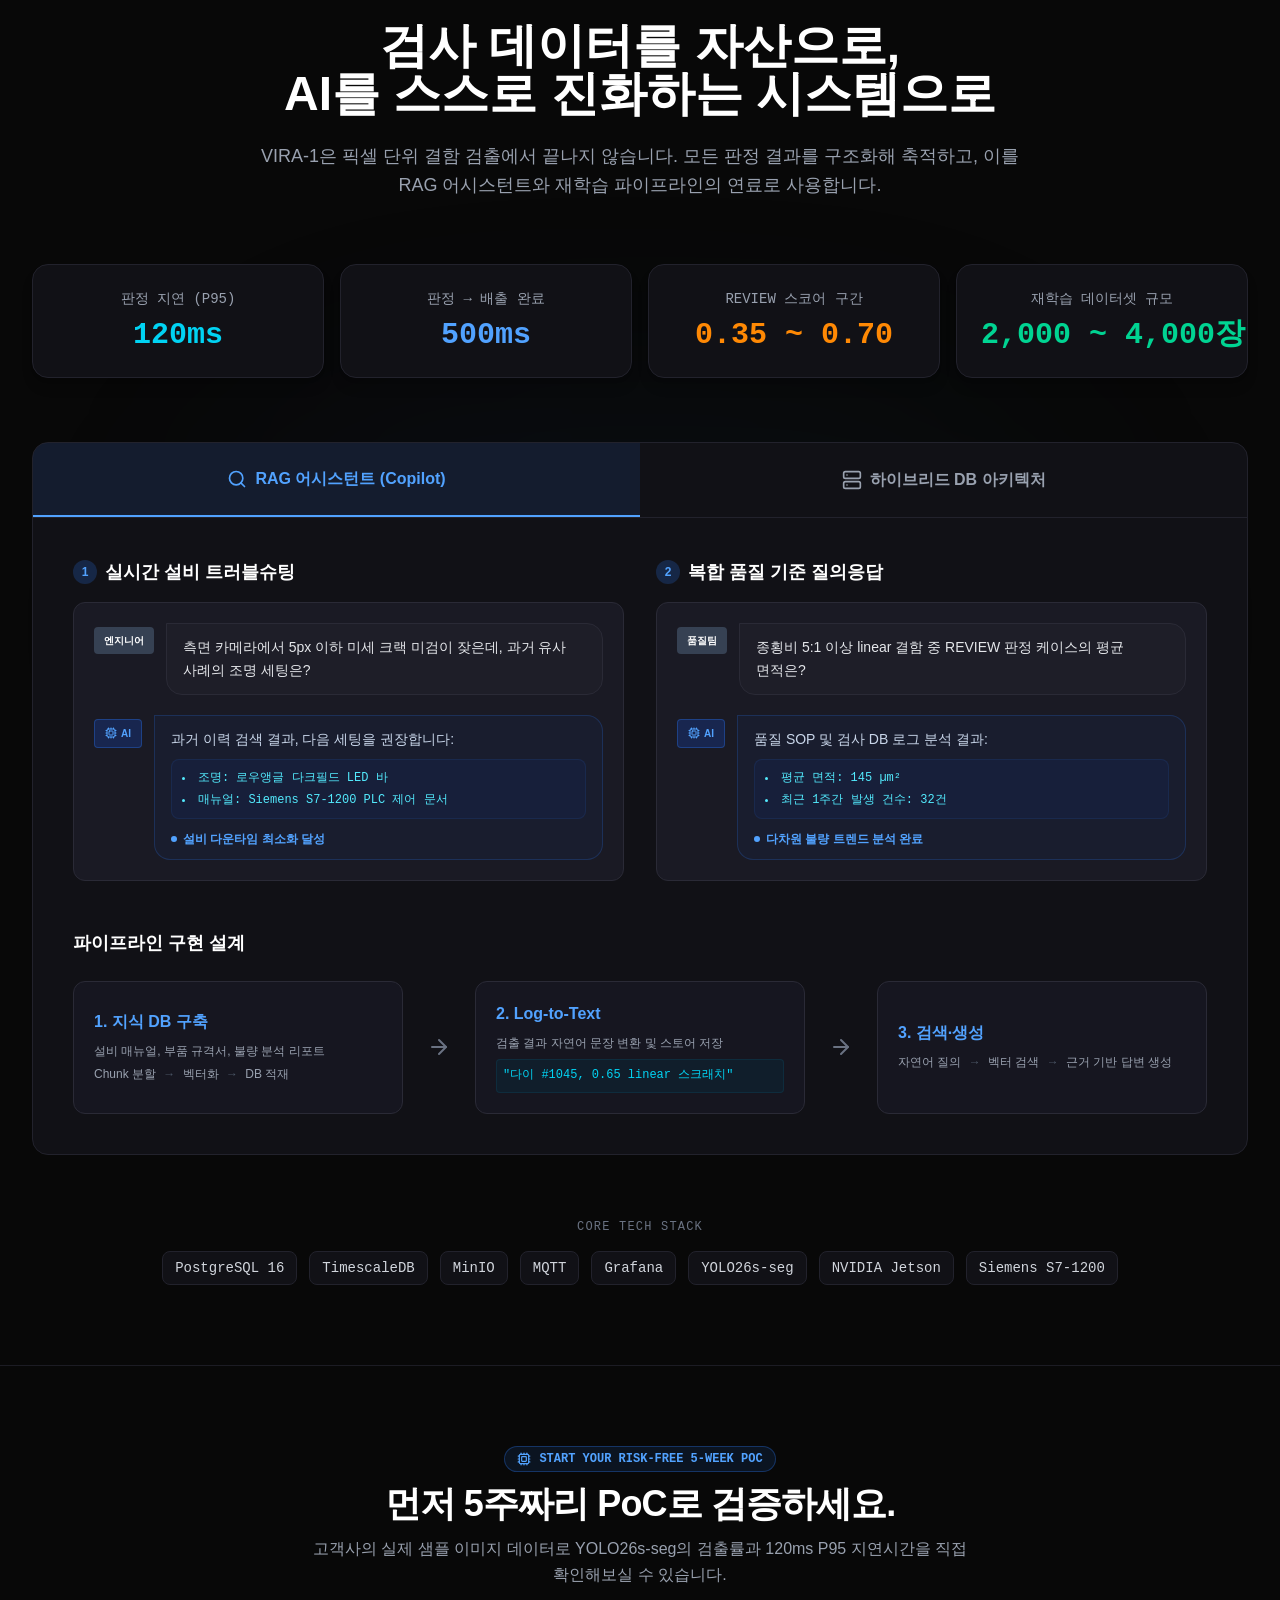
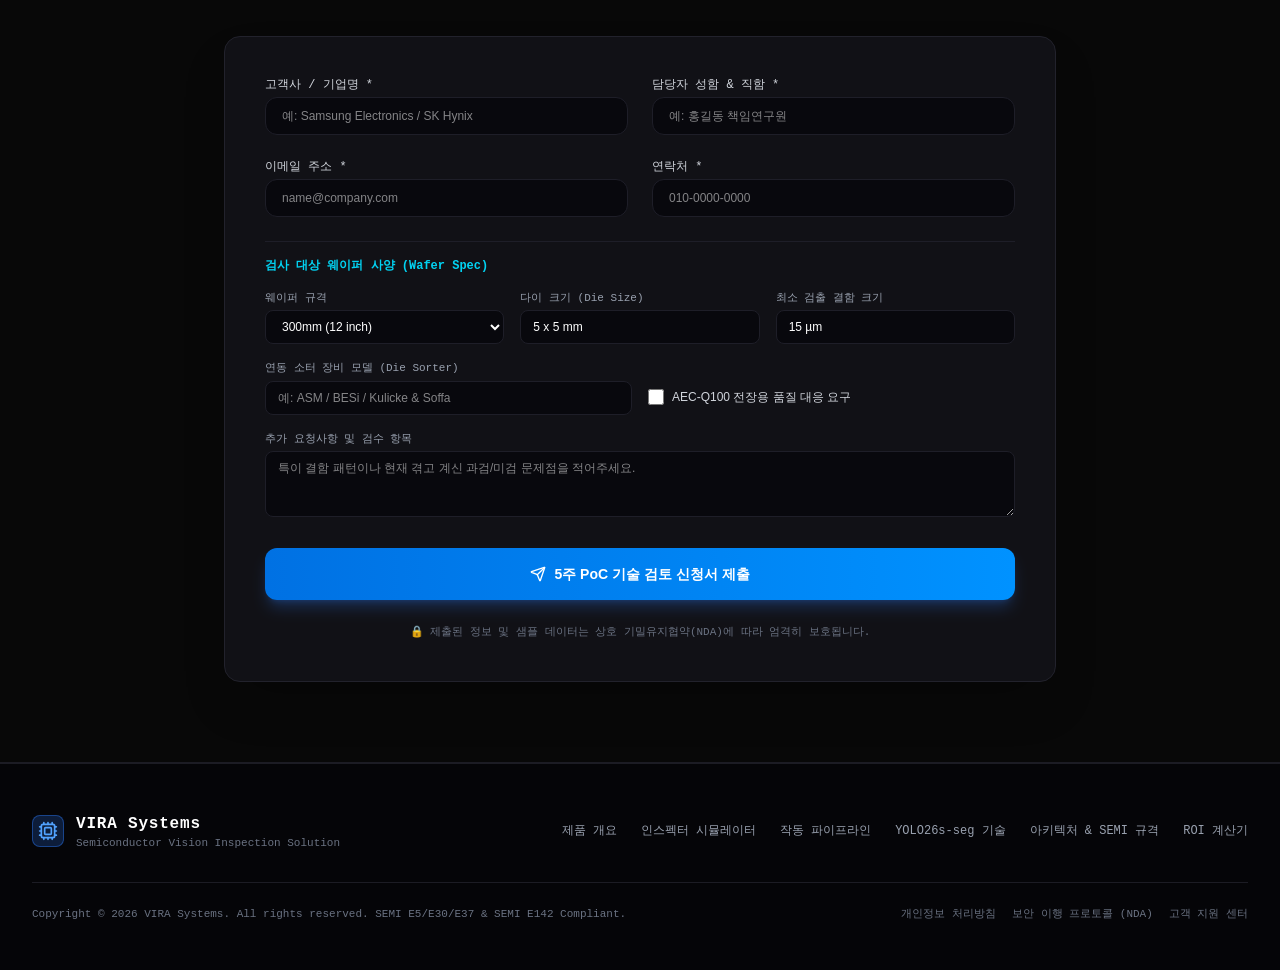
==== commit dcbe408e: "v11" ====
--- a/docs/index.html
+++ b/docs/index.html
@@ -9,7 +9,7 @@
     <link rel="preconnect" href="https://fonts.gstatic.com" crossorigin>
     <link href="https://fonts.googleapis.com/css2?family=Inter:wght@400;500;600;700&display=swap" rel="stylesheet">
     <link href="https://fonts.googleapis.com/css2?family=Material+Symbols+Outlined:wght,FILL@100..700,0..1&display=swap" rel="stylesheet" />
-    <script type="module" crossorigin src="./assets/index-B_LLcH6m.js"></script>
+    <script type="module" crossorigin src="./assets/index-DpN_sTUT.js"></script>
     <link rel="stylesheet" crossorigin href="./assets/index-CA-82Cuu.css">
   </head>
   <body class="bg-[#080808] text-[#e5e5e5] antialiased selection:bg-[#0071e3] selection:text-white">
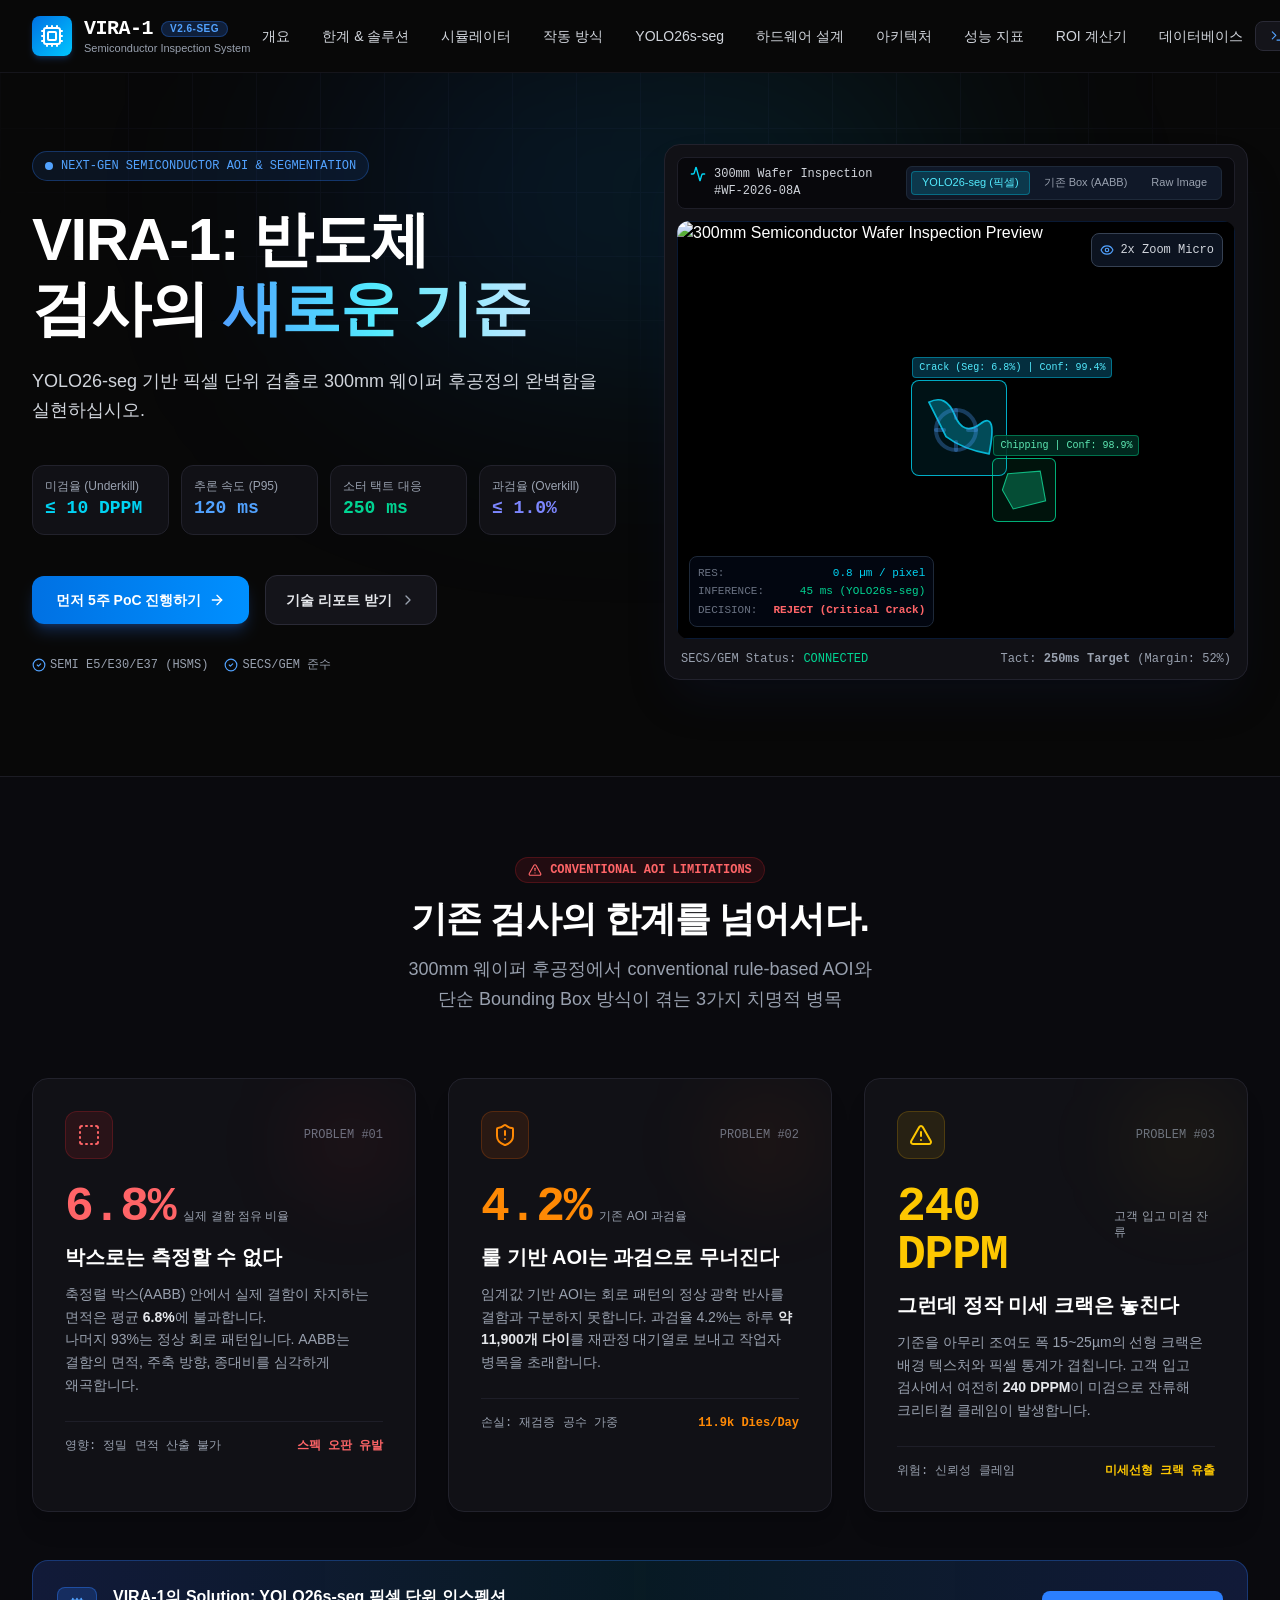
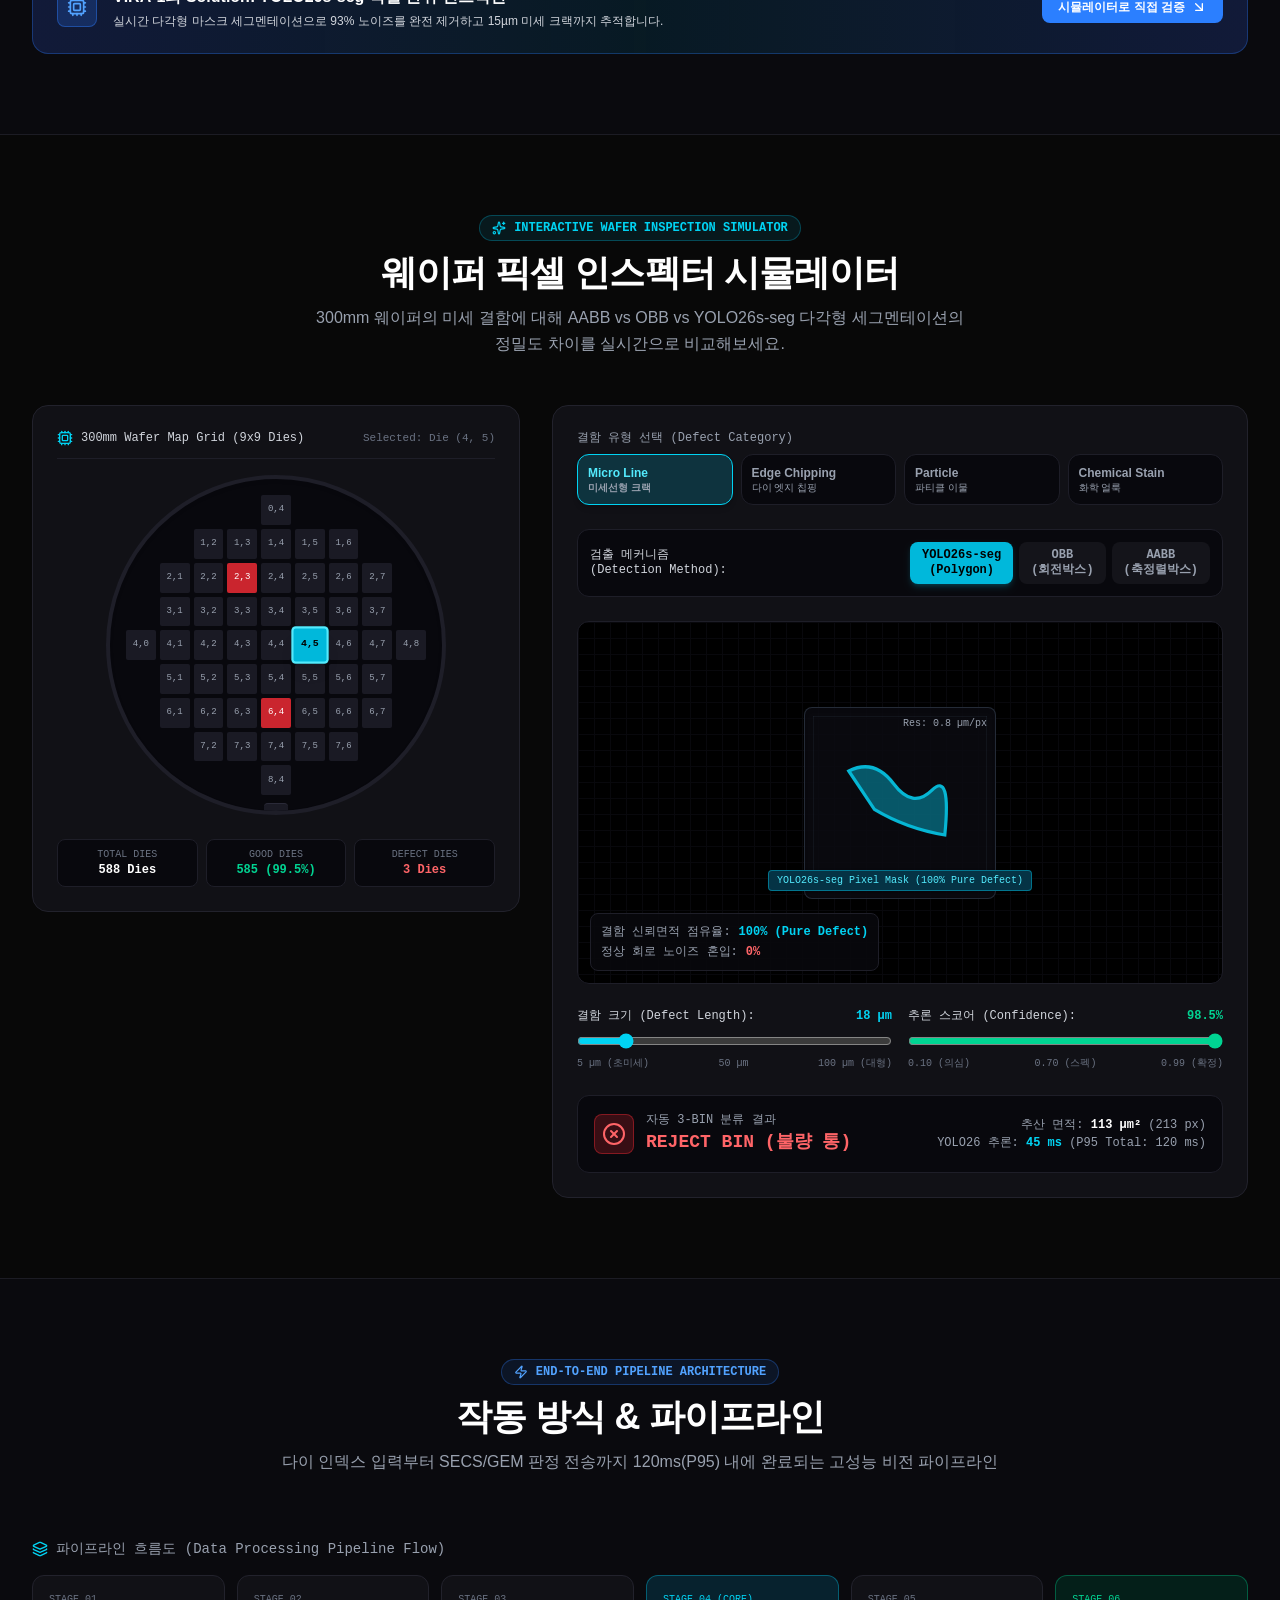
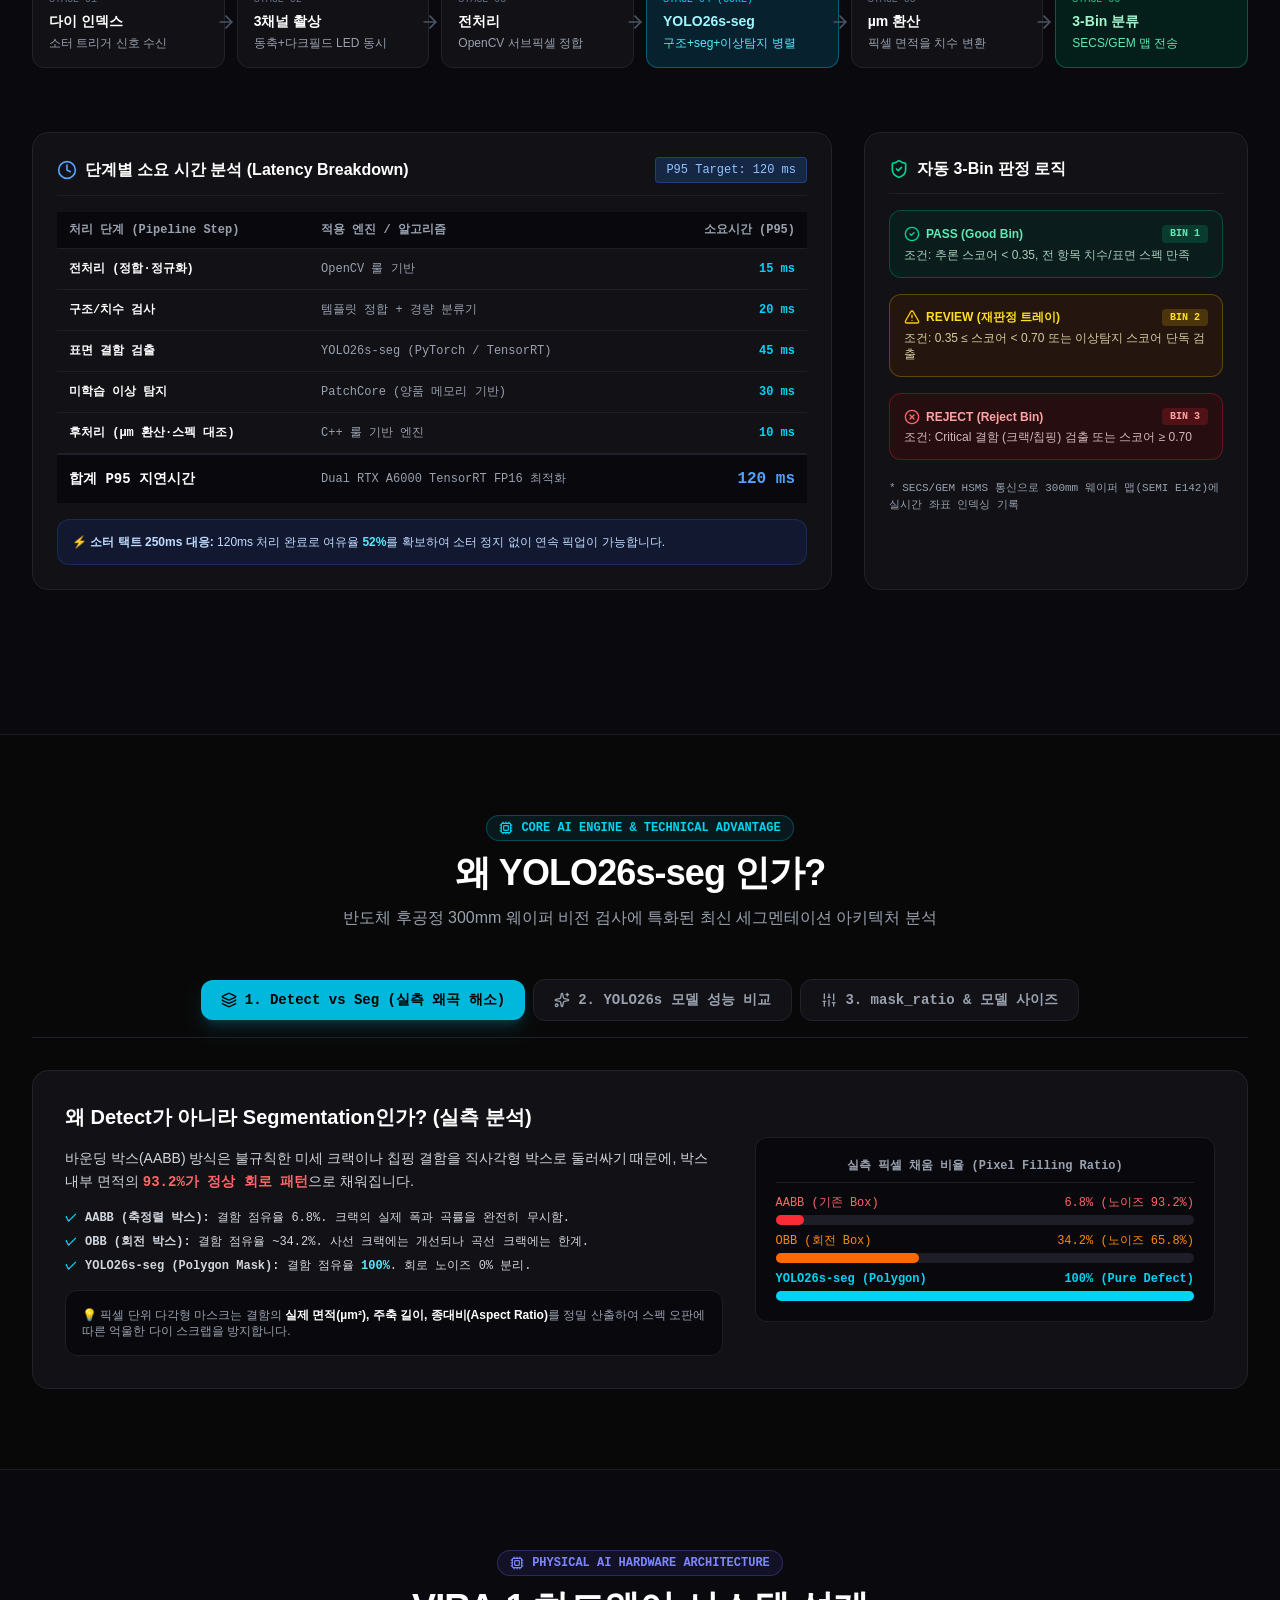
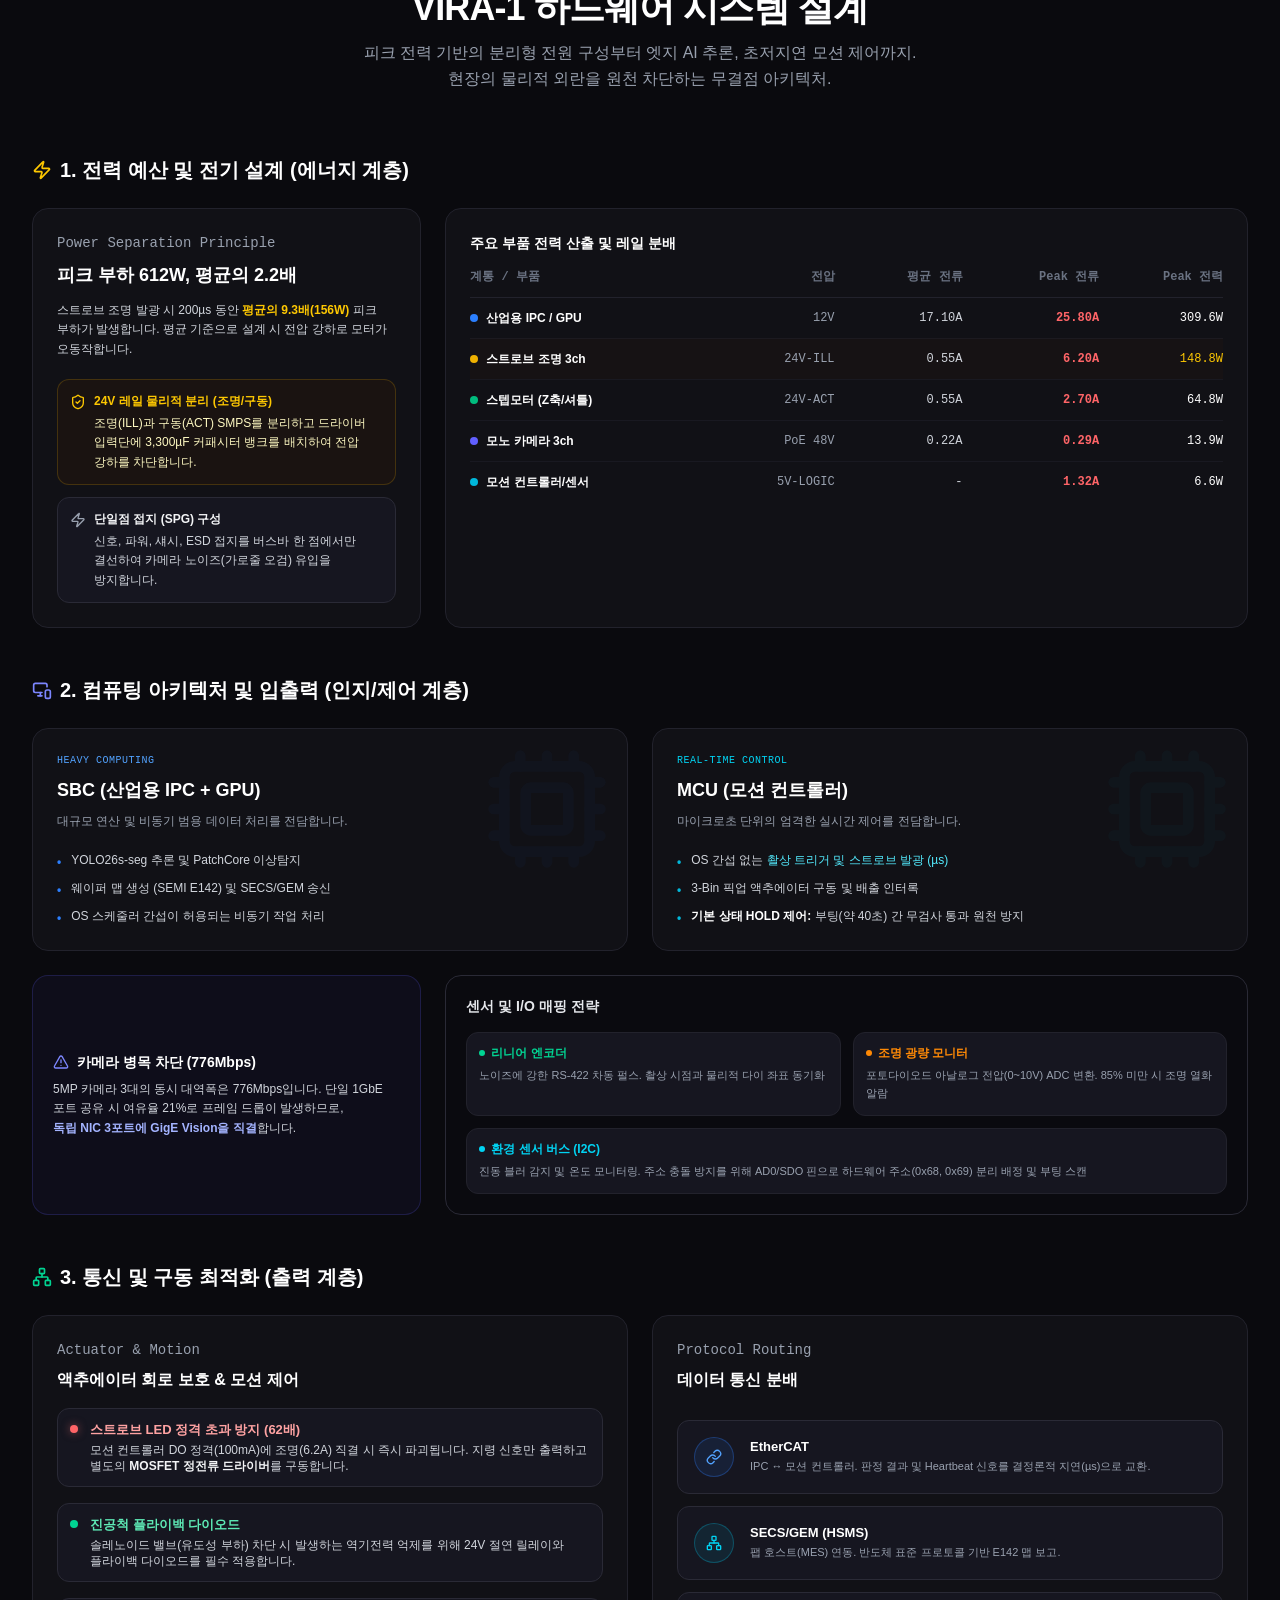
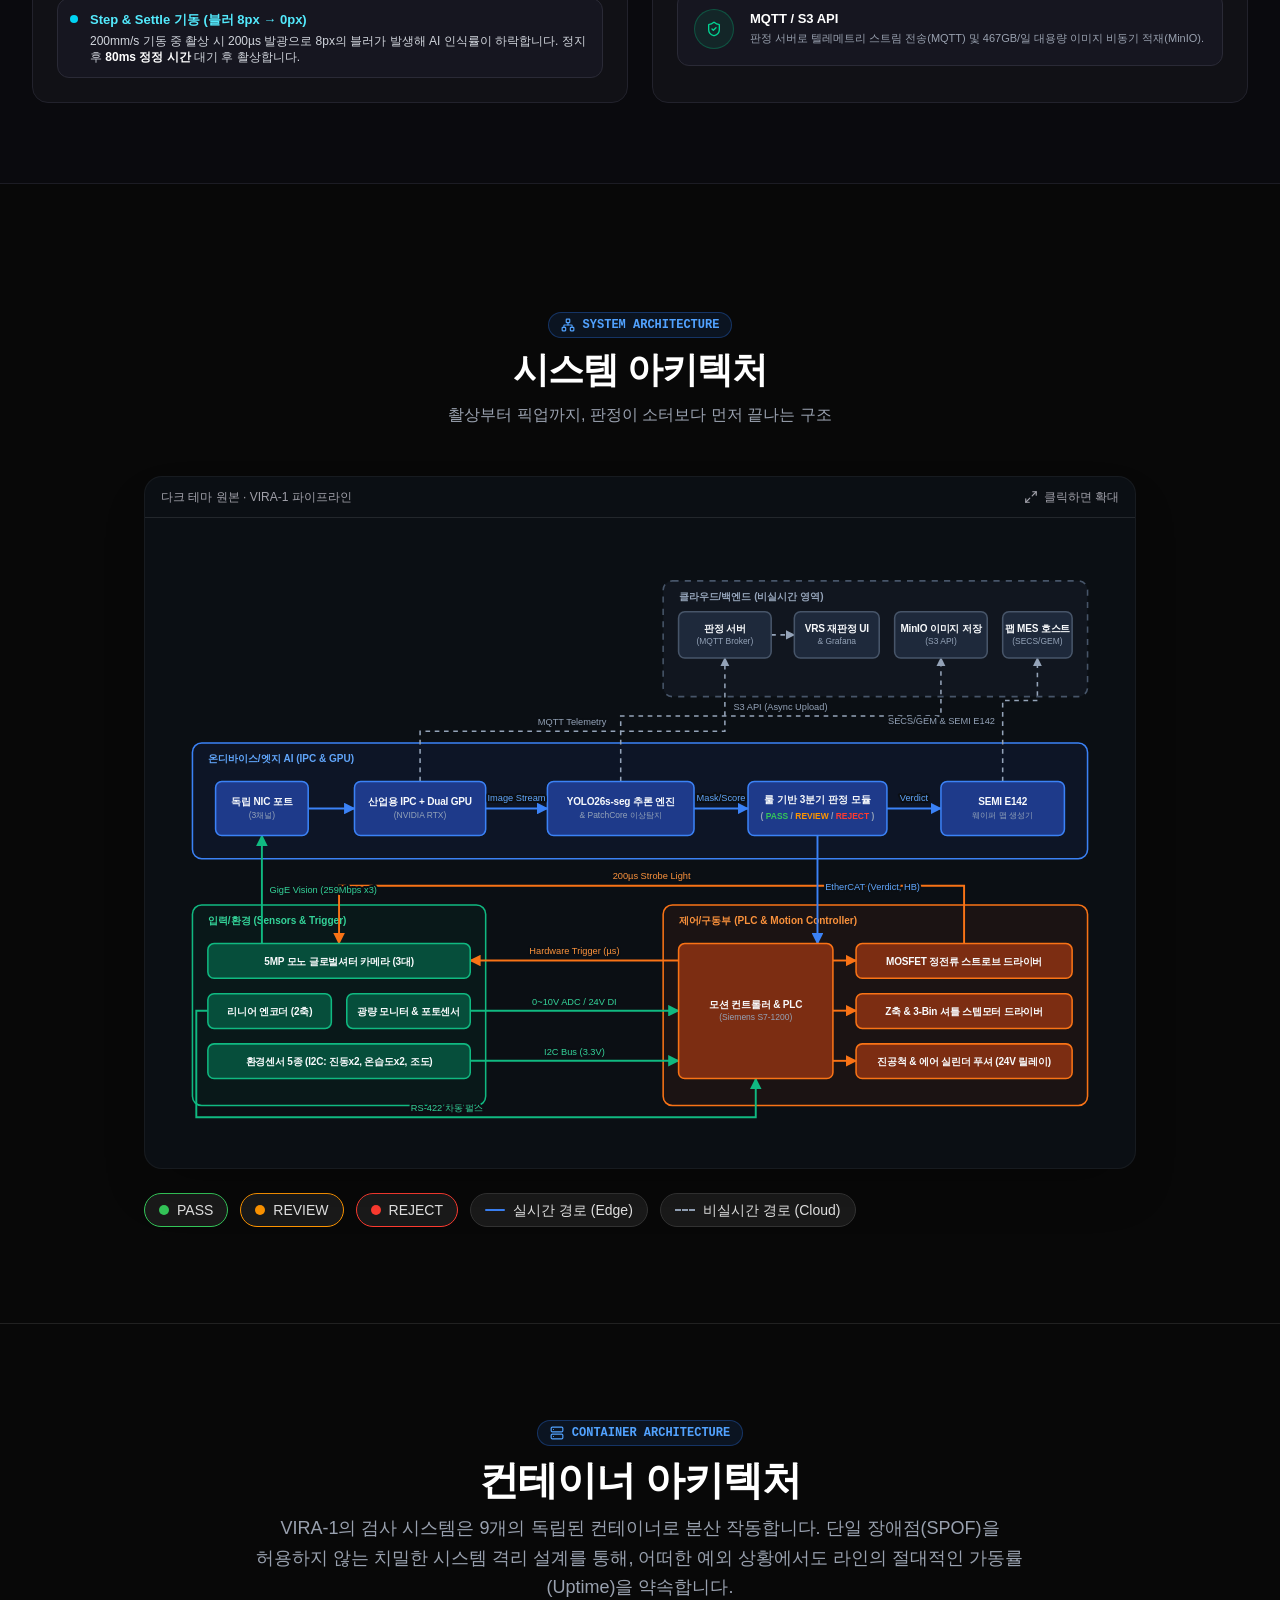
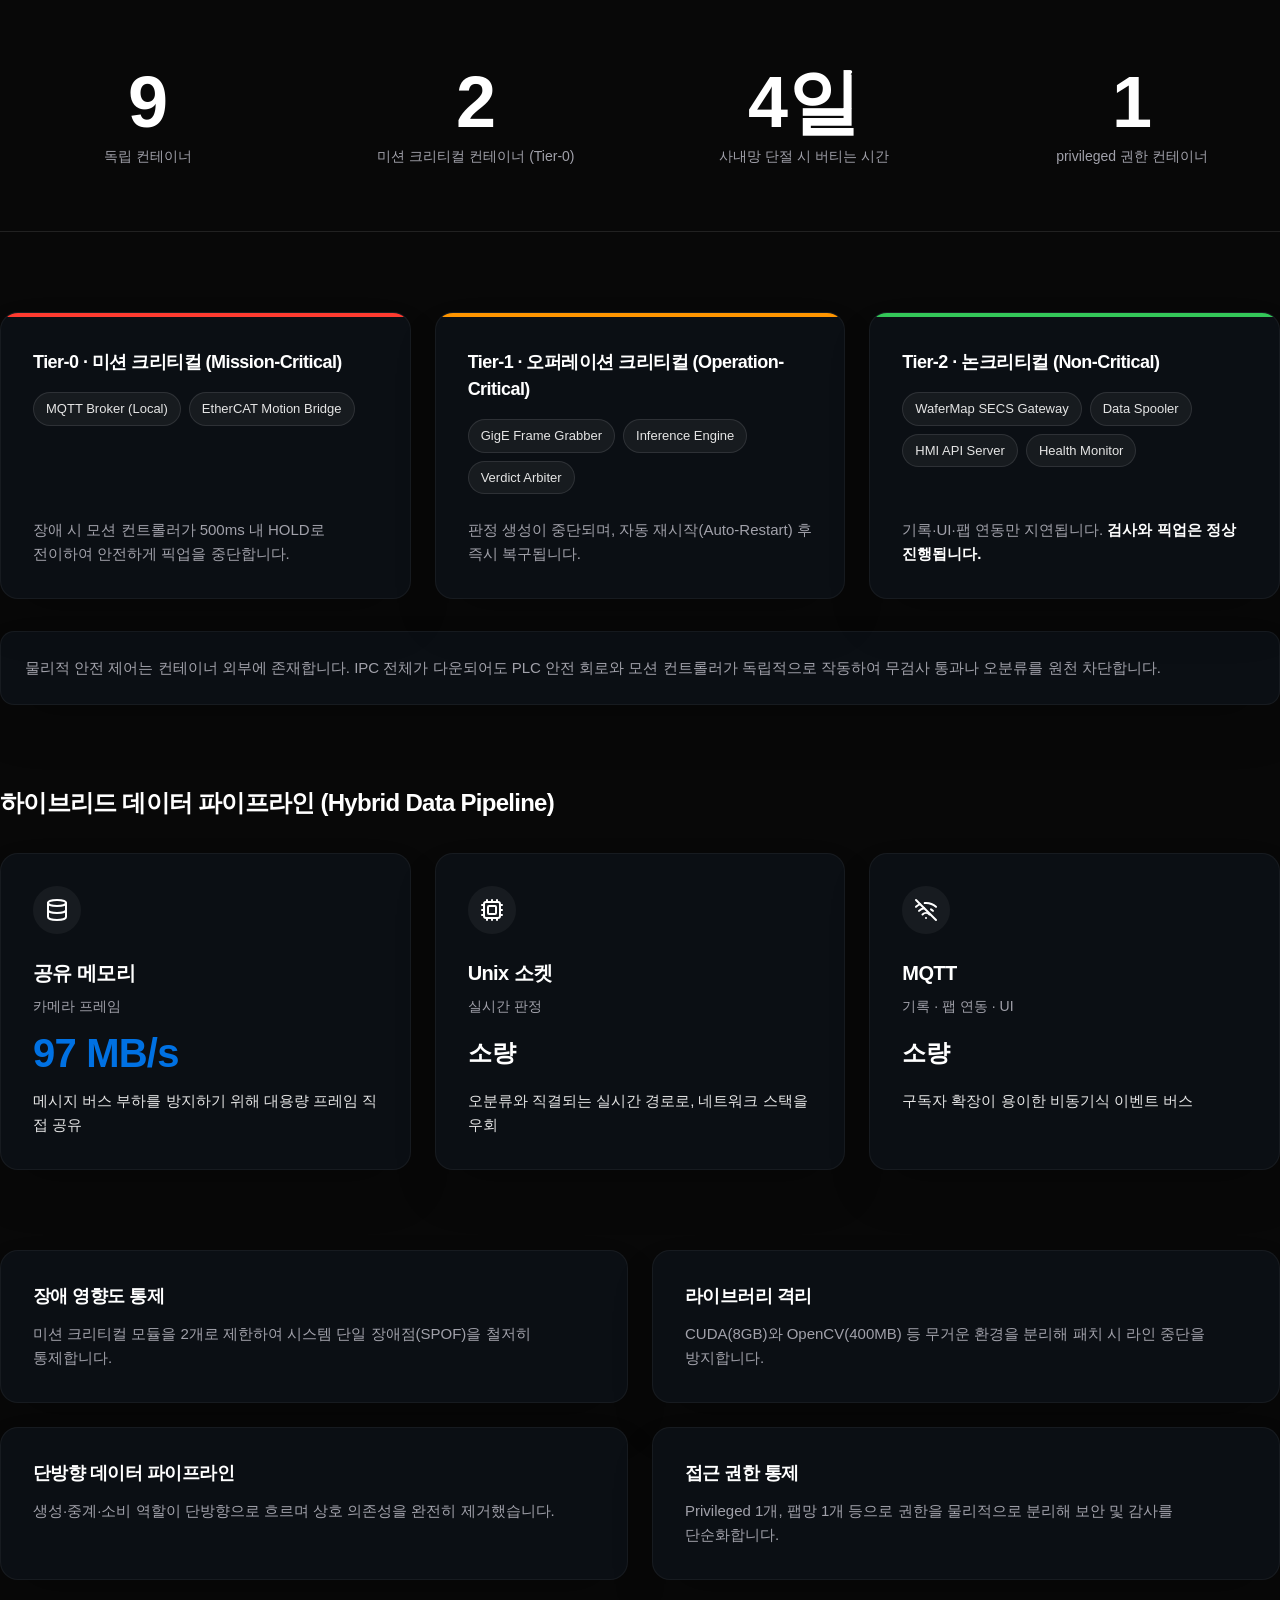
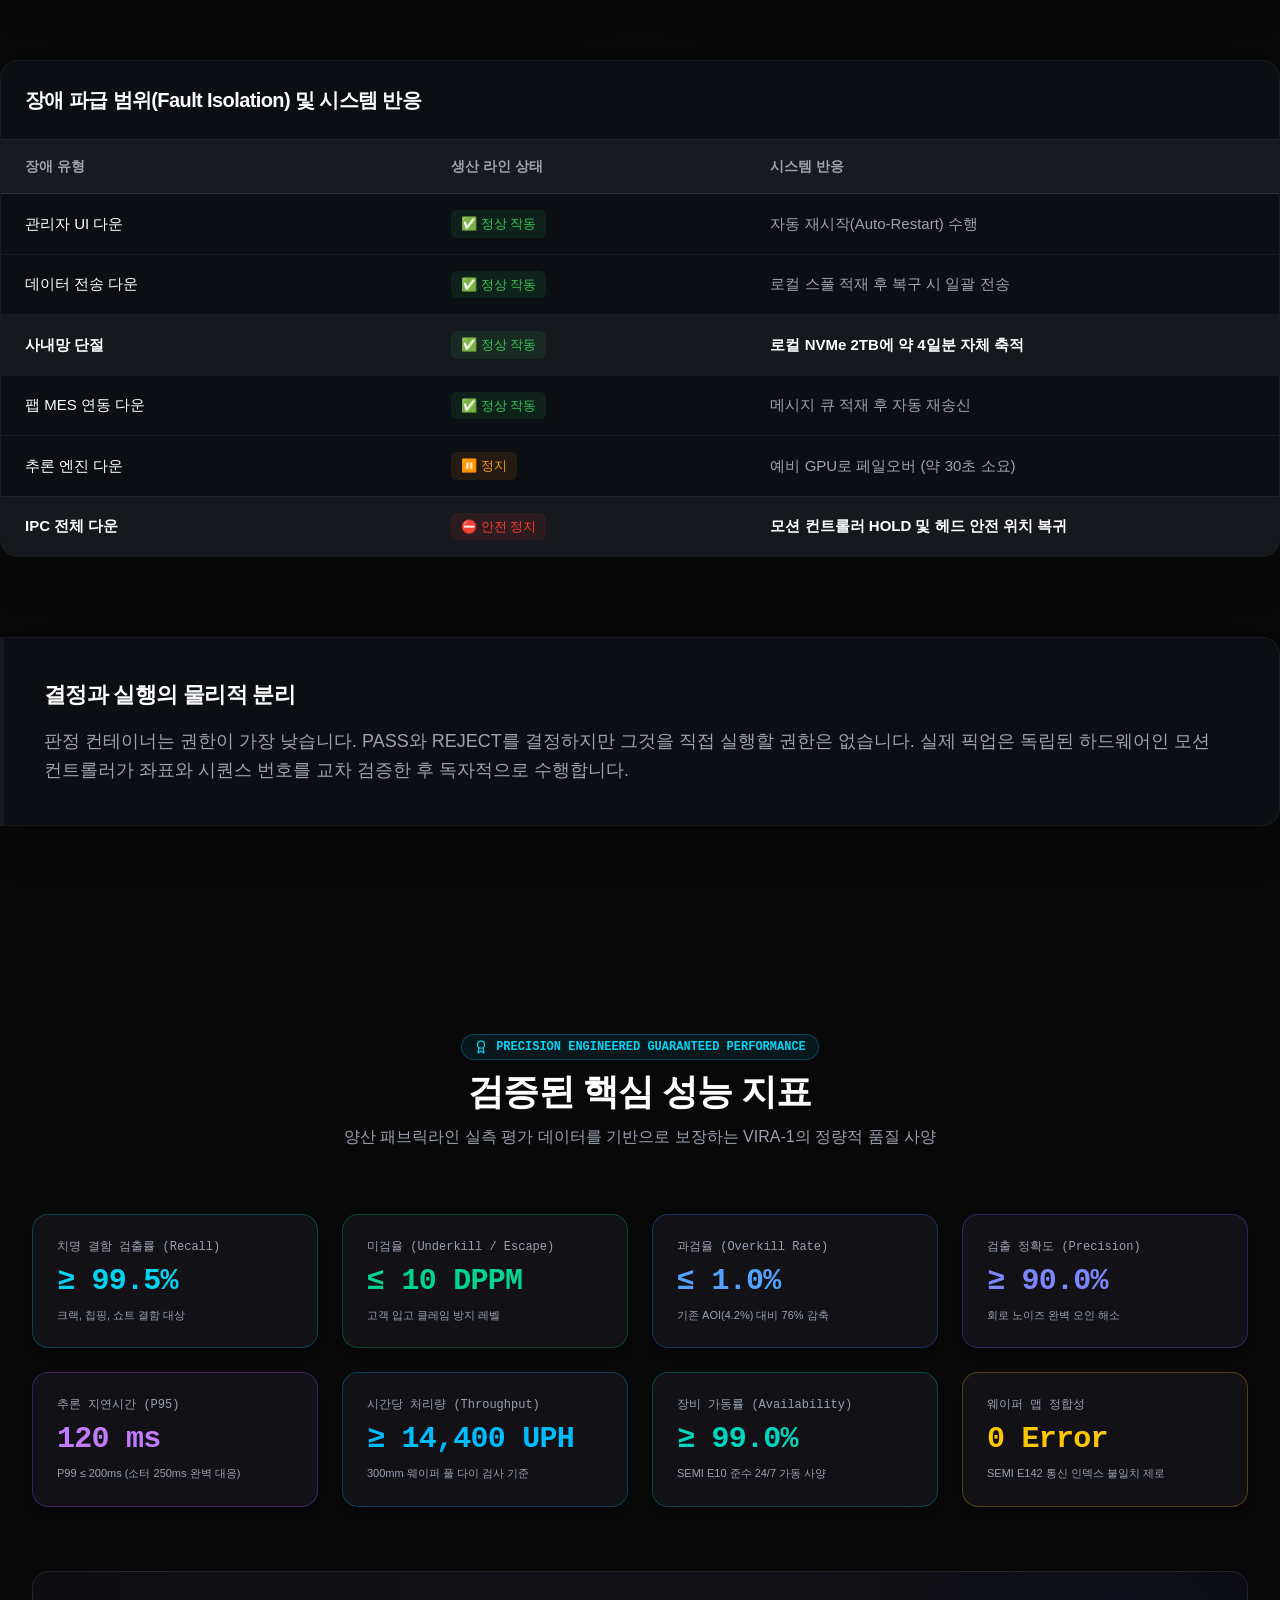
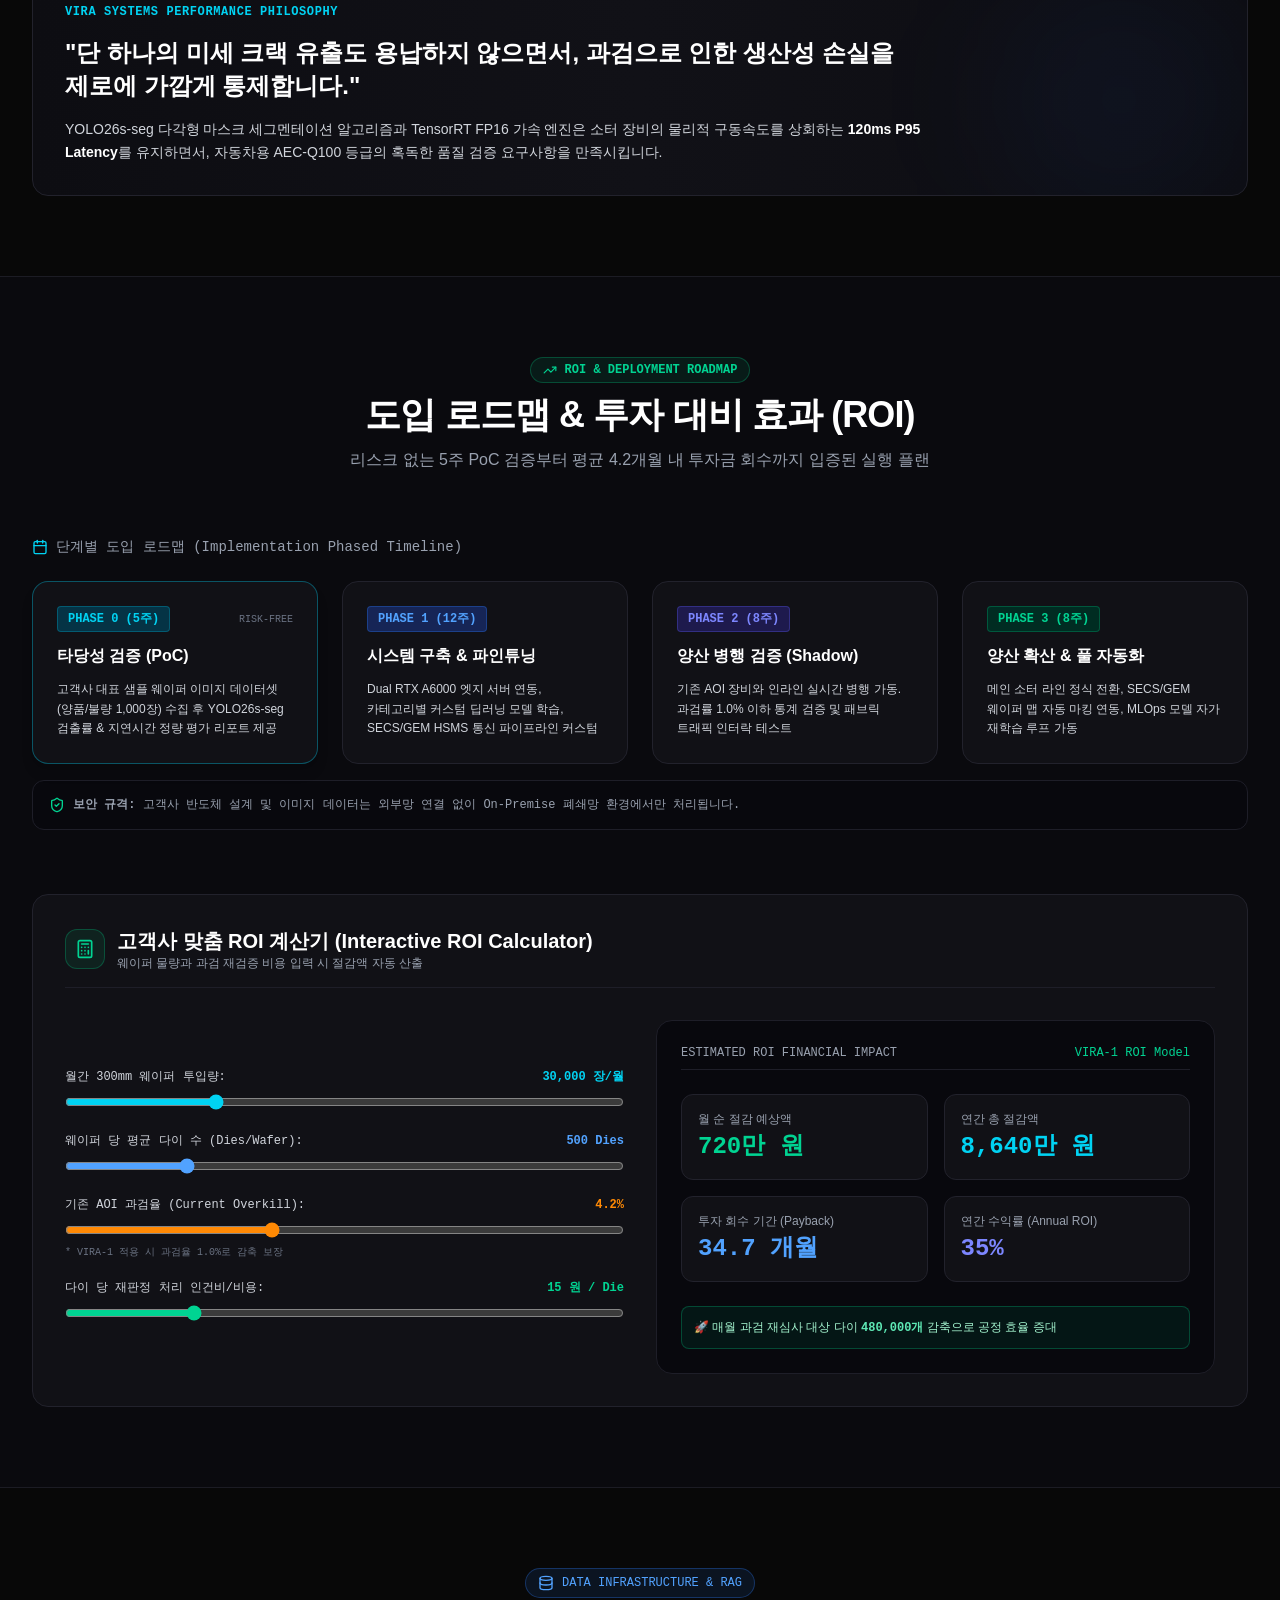
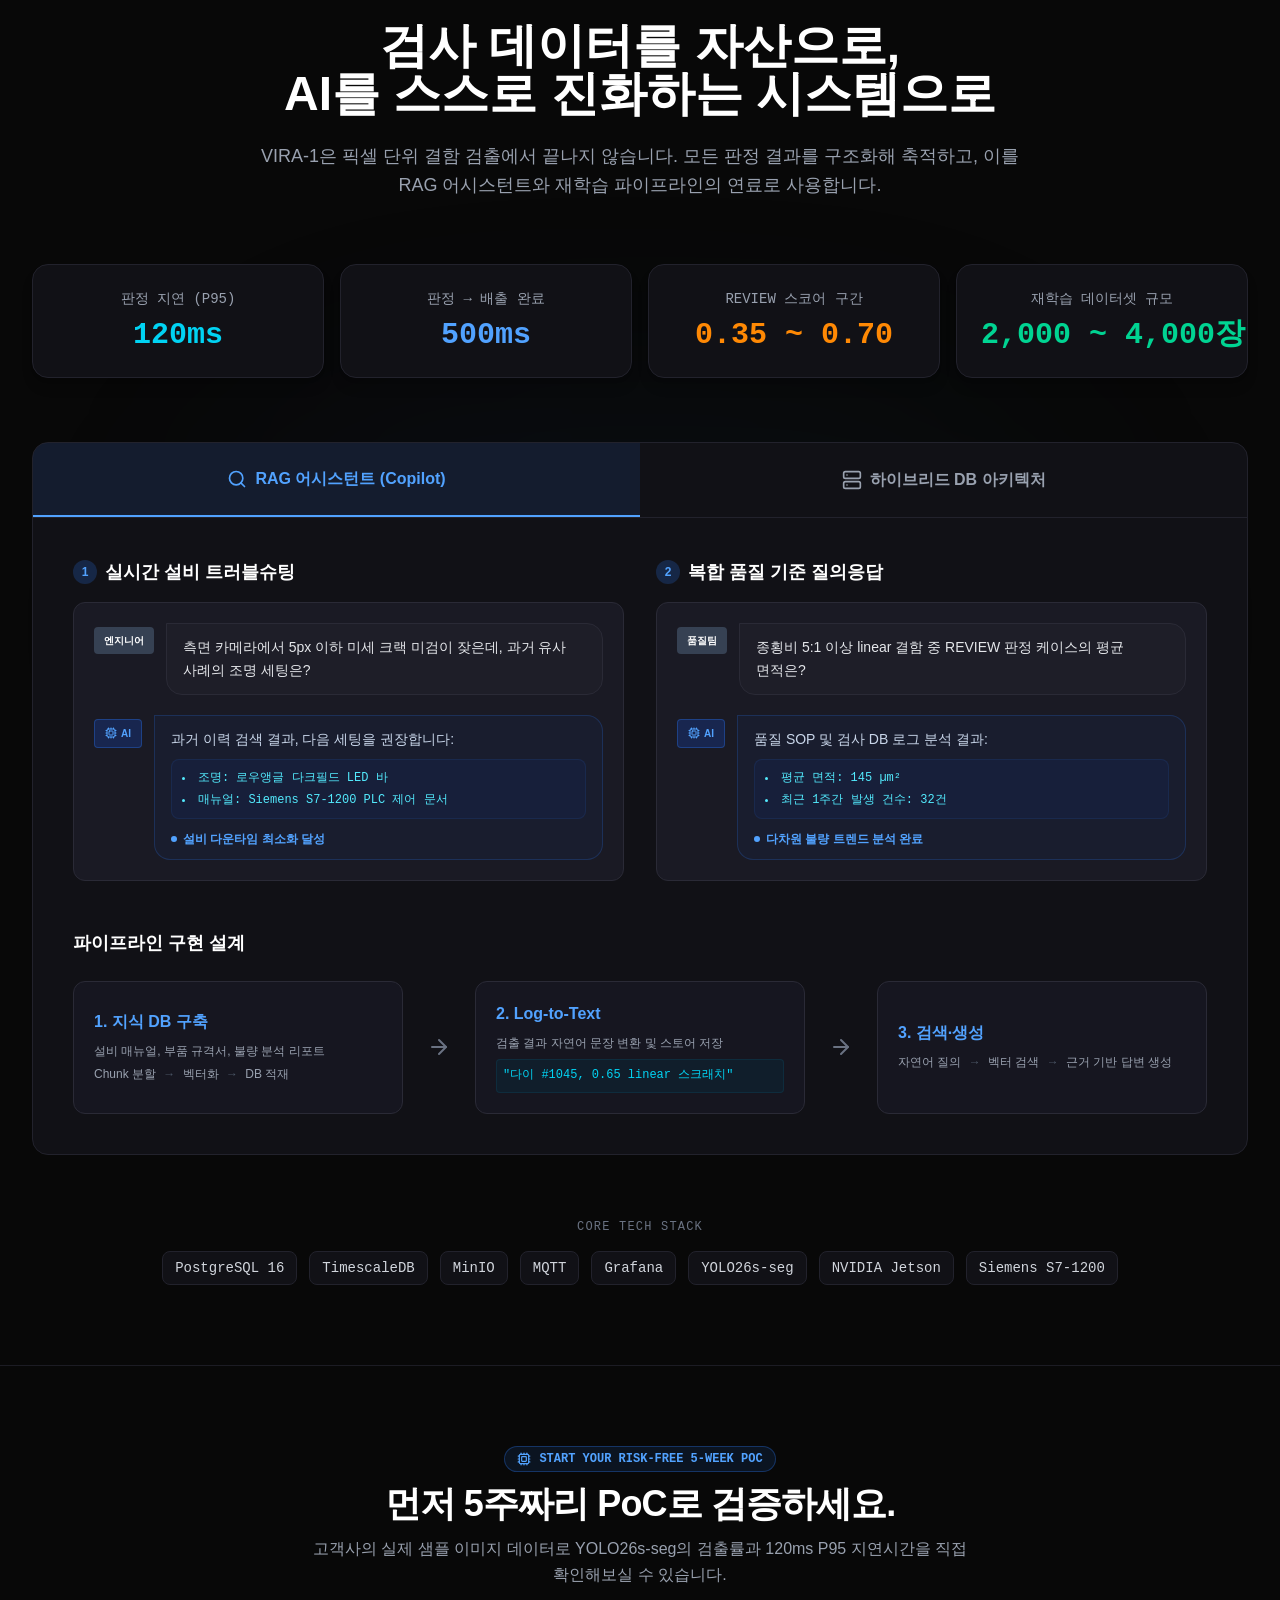
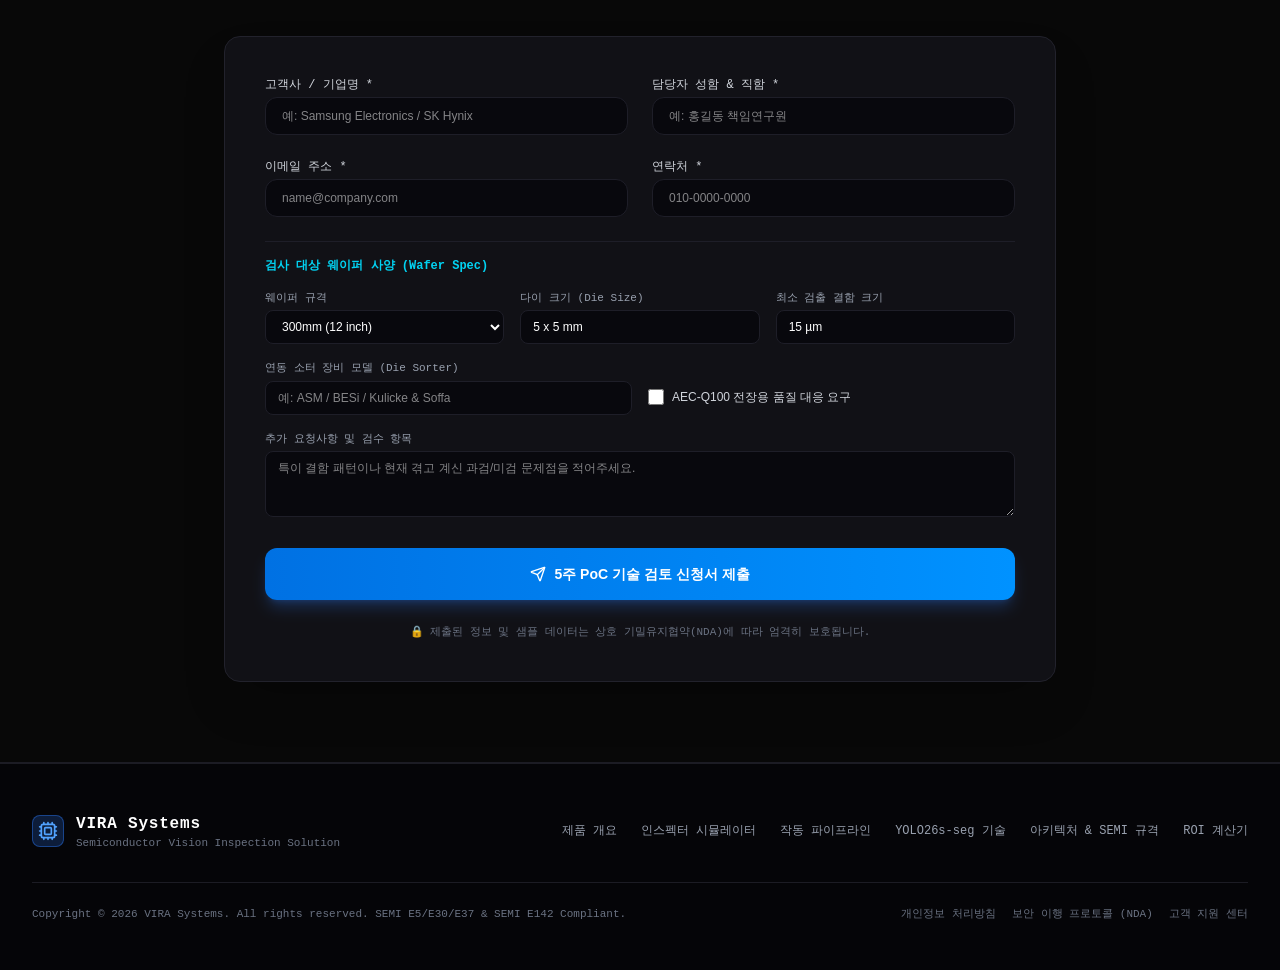
==== commit 75003b93: "v12" ====
--- a/docs/index.html
+++ b/docs/index.html
@@ -9,7 +9,7 @@
     <link rel="preconnect" href="https://fonts.gstatic.com" crossorigin>
     <link href="https://fonts.googleapis.com/css2?family=Inter:wght@400;500;600;700&display=swap" rel="stylesheet">
     <link href="https://fonts.googleapis.com/css2?family=Material+Symbols+Outlined:wght,FILL@100..700,0..1&display=swap" rel="stylesheet" />
-    <script type="module" crossorigin src="./assets/index-DpN_sTUT.js"></script>
+    <script type="module" crossorigin src="./assets/index-DzjpnNC-.js"></script>
     <link rel="stylesheet" crossorigin href="./assets/index-CA-82Cuu.css">
   </head>
   <body class="bg-[#080808] text-[#e5e5e5] antialiased selection:bg-[#0071e3] selection:text-white">
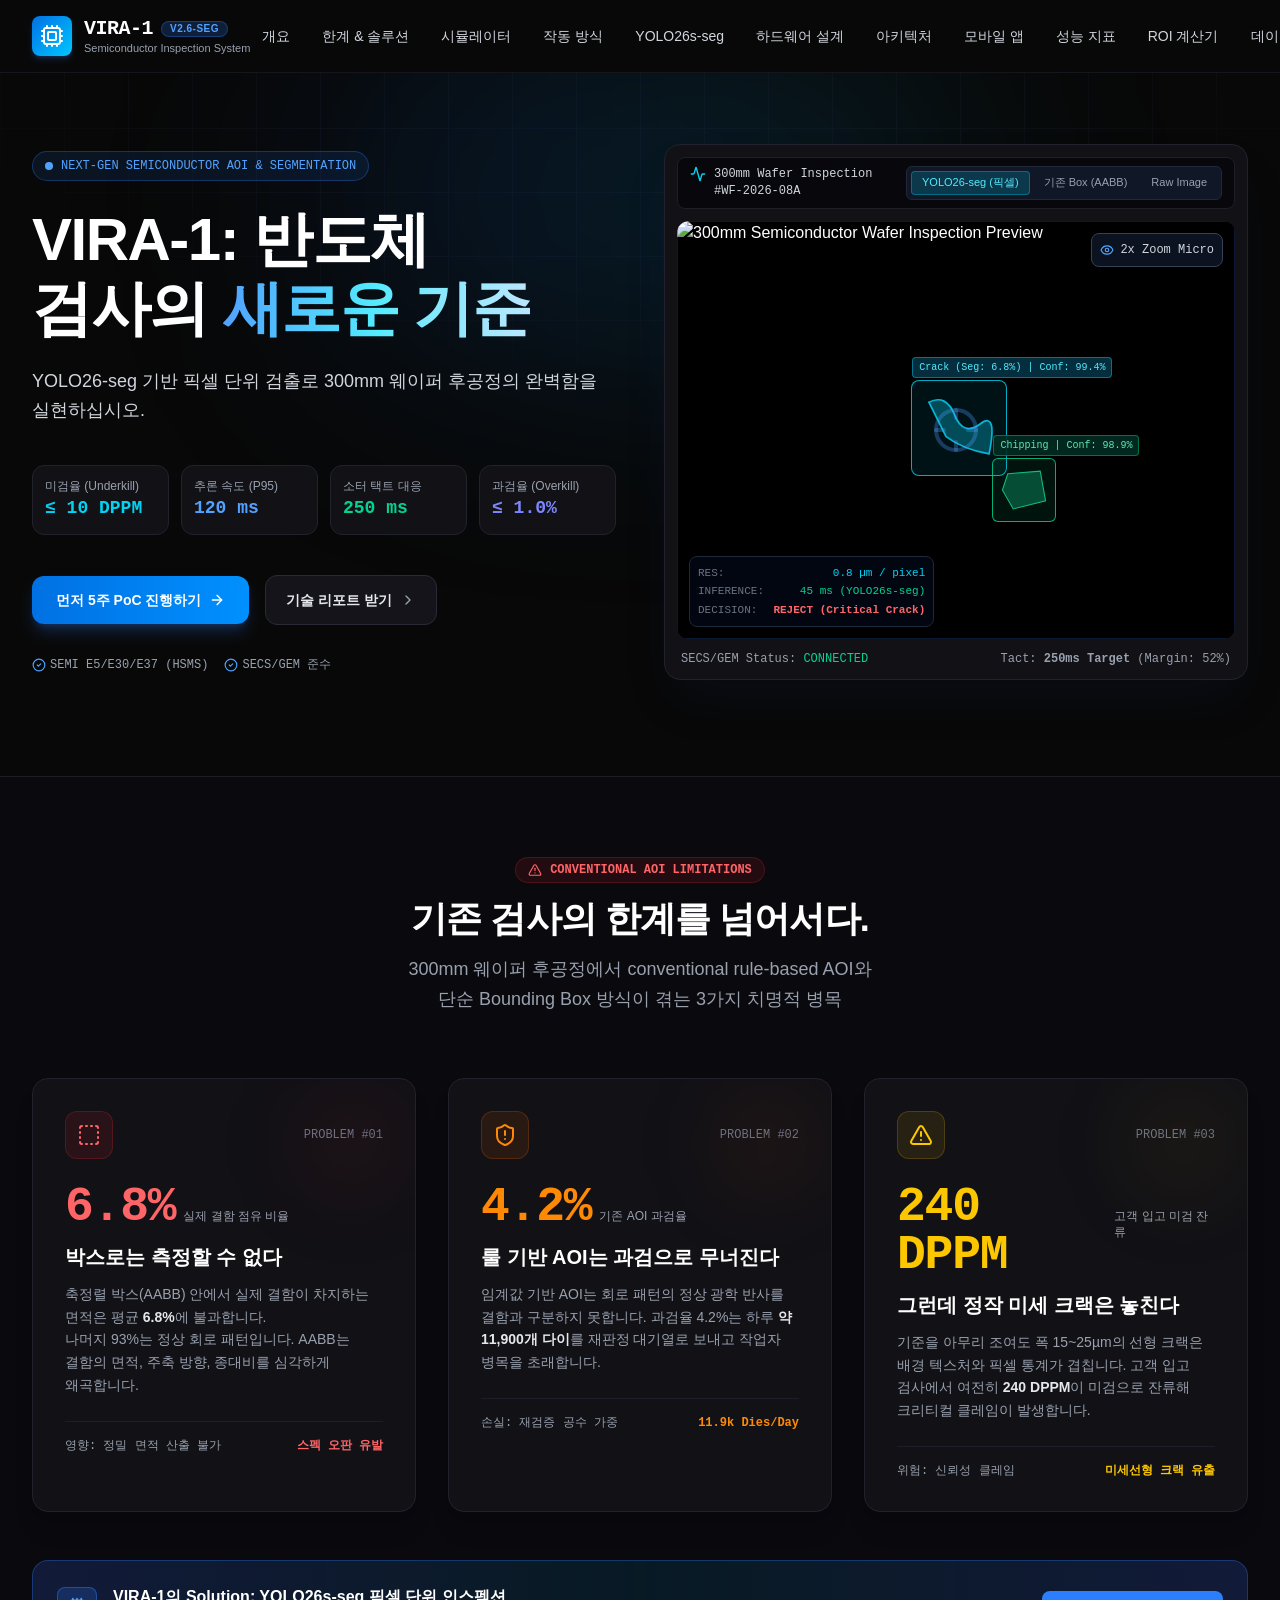
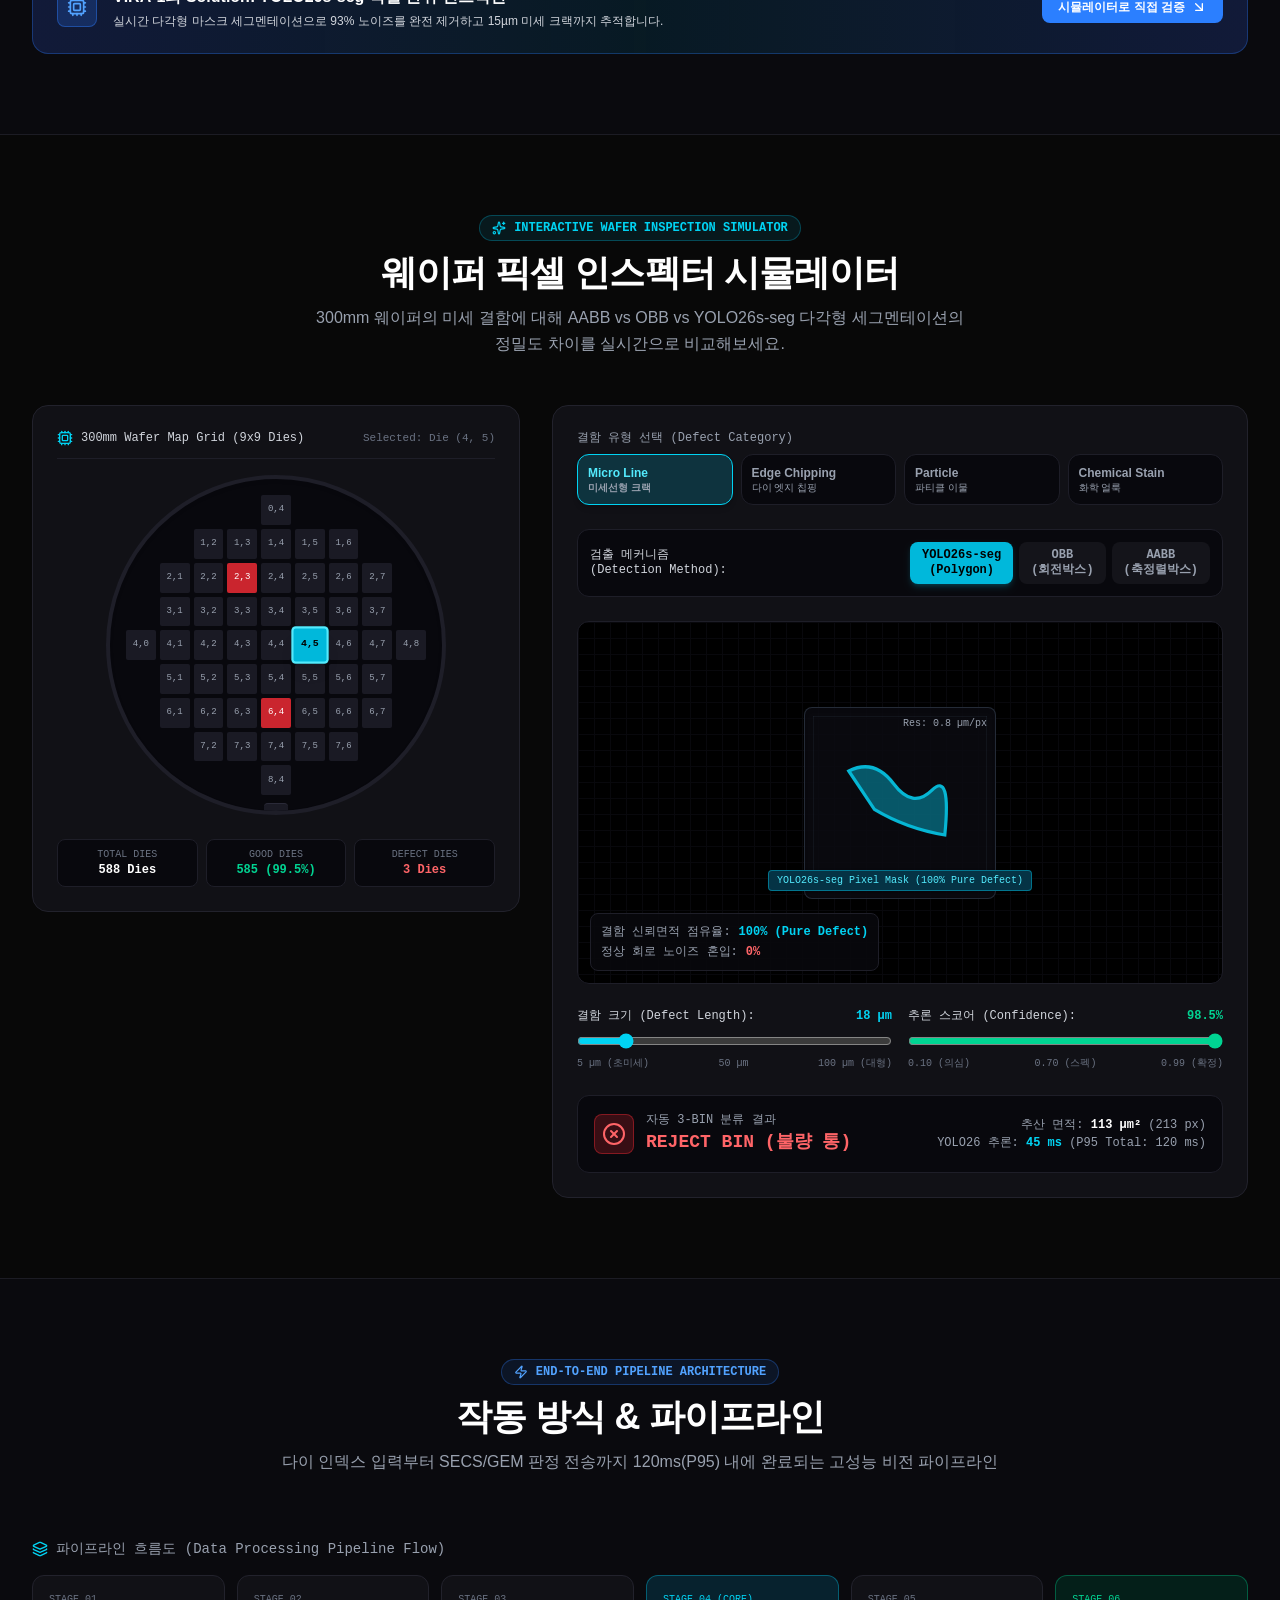
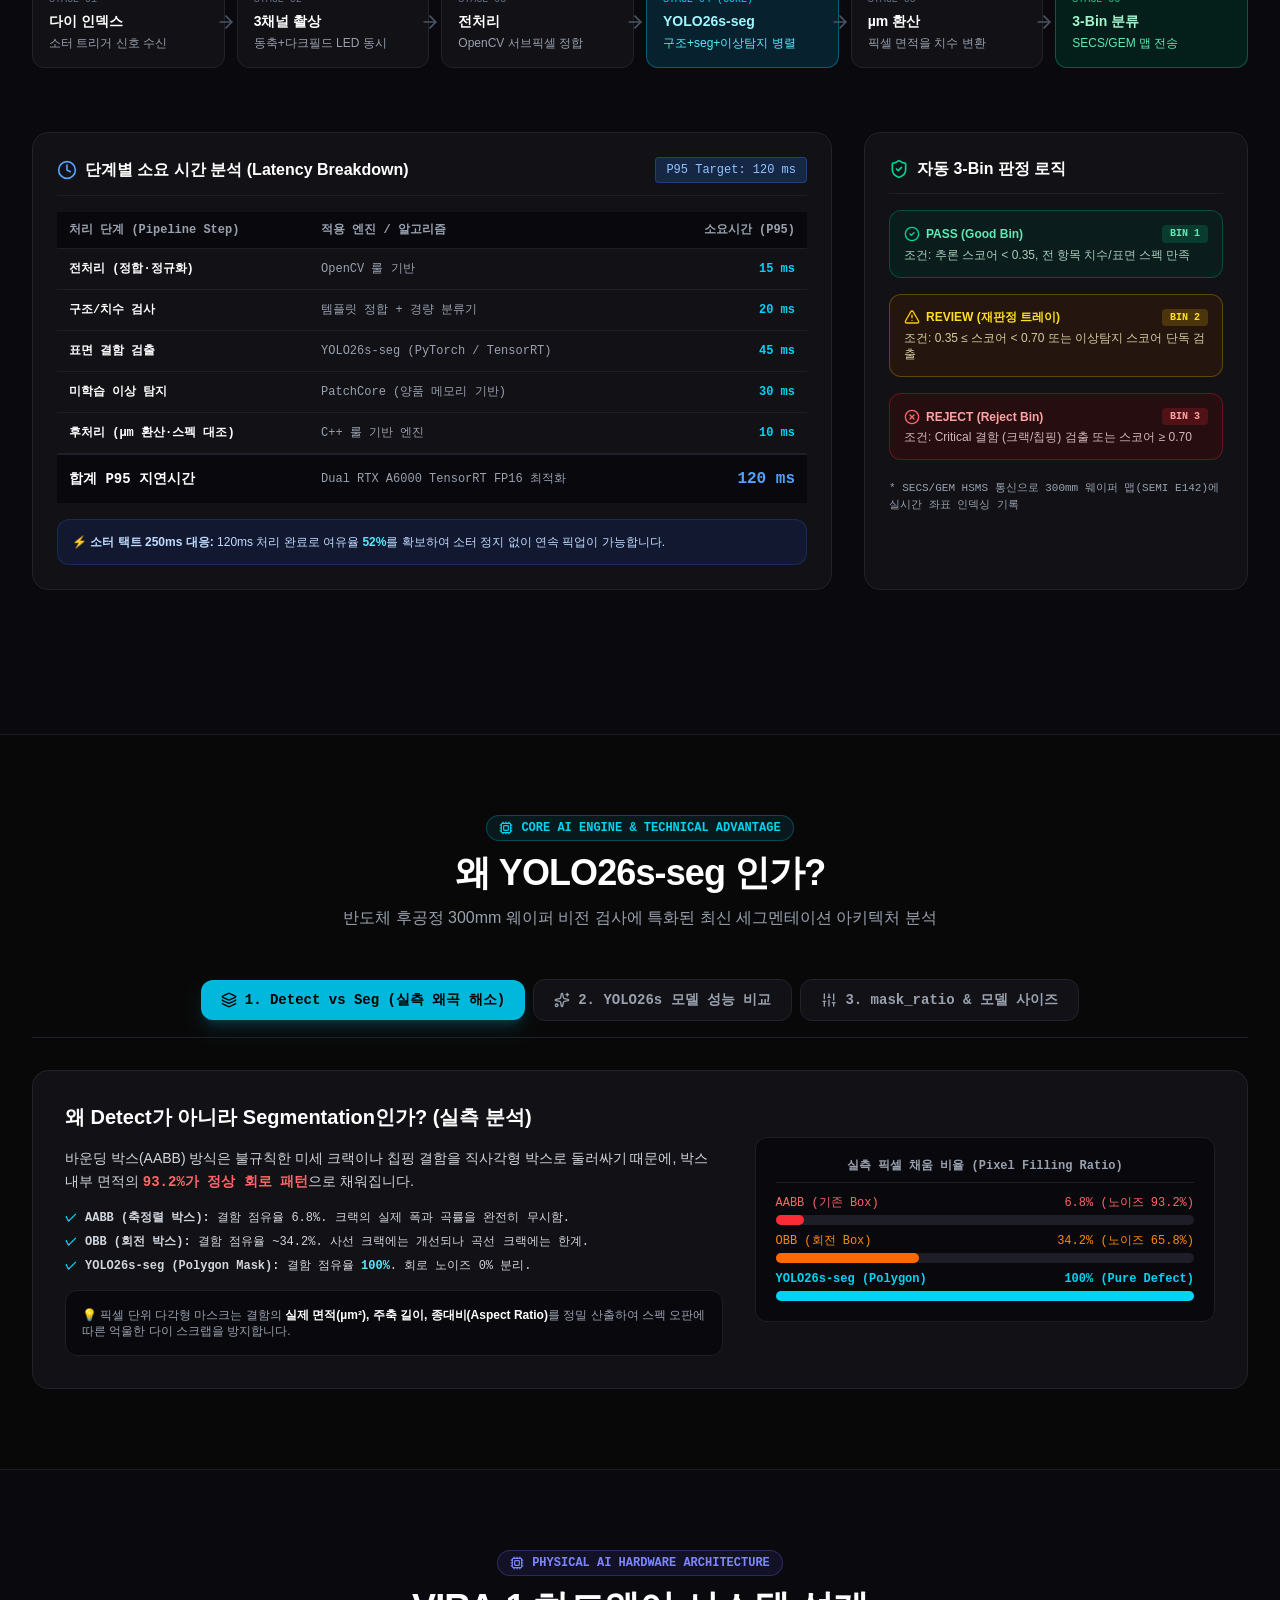
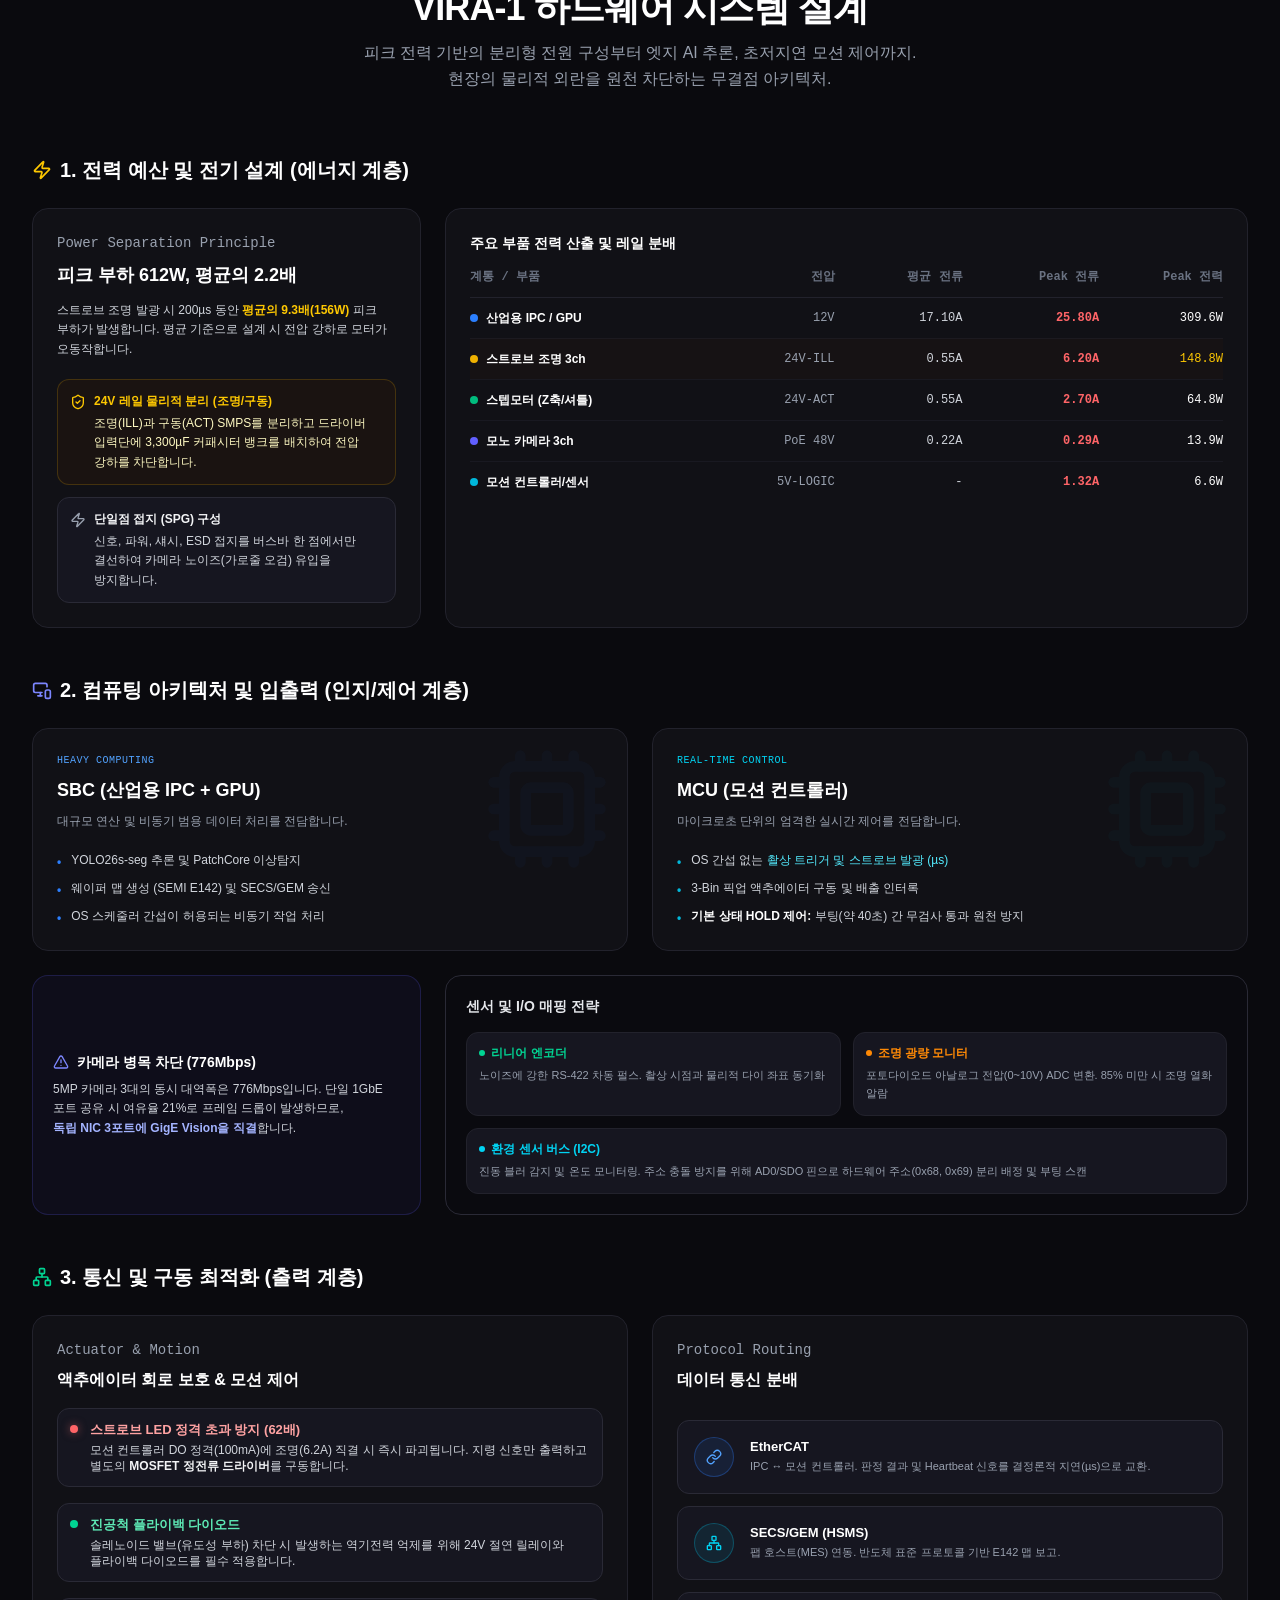
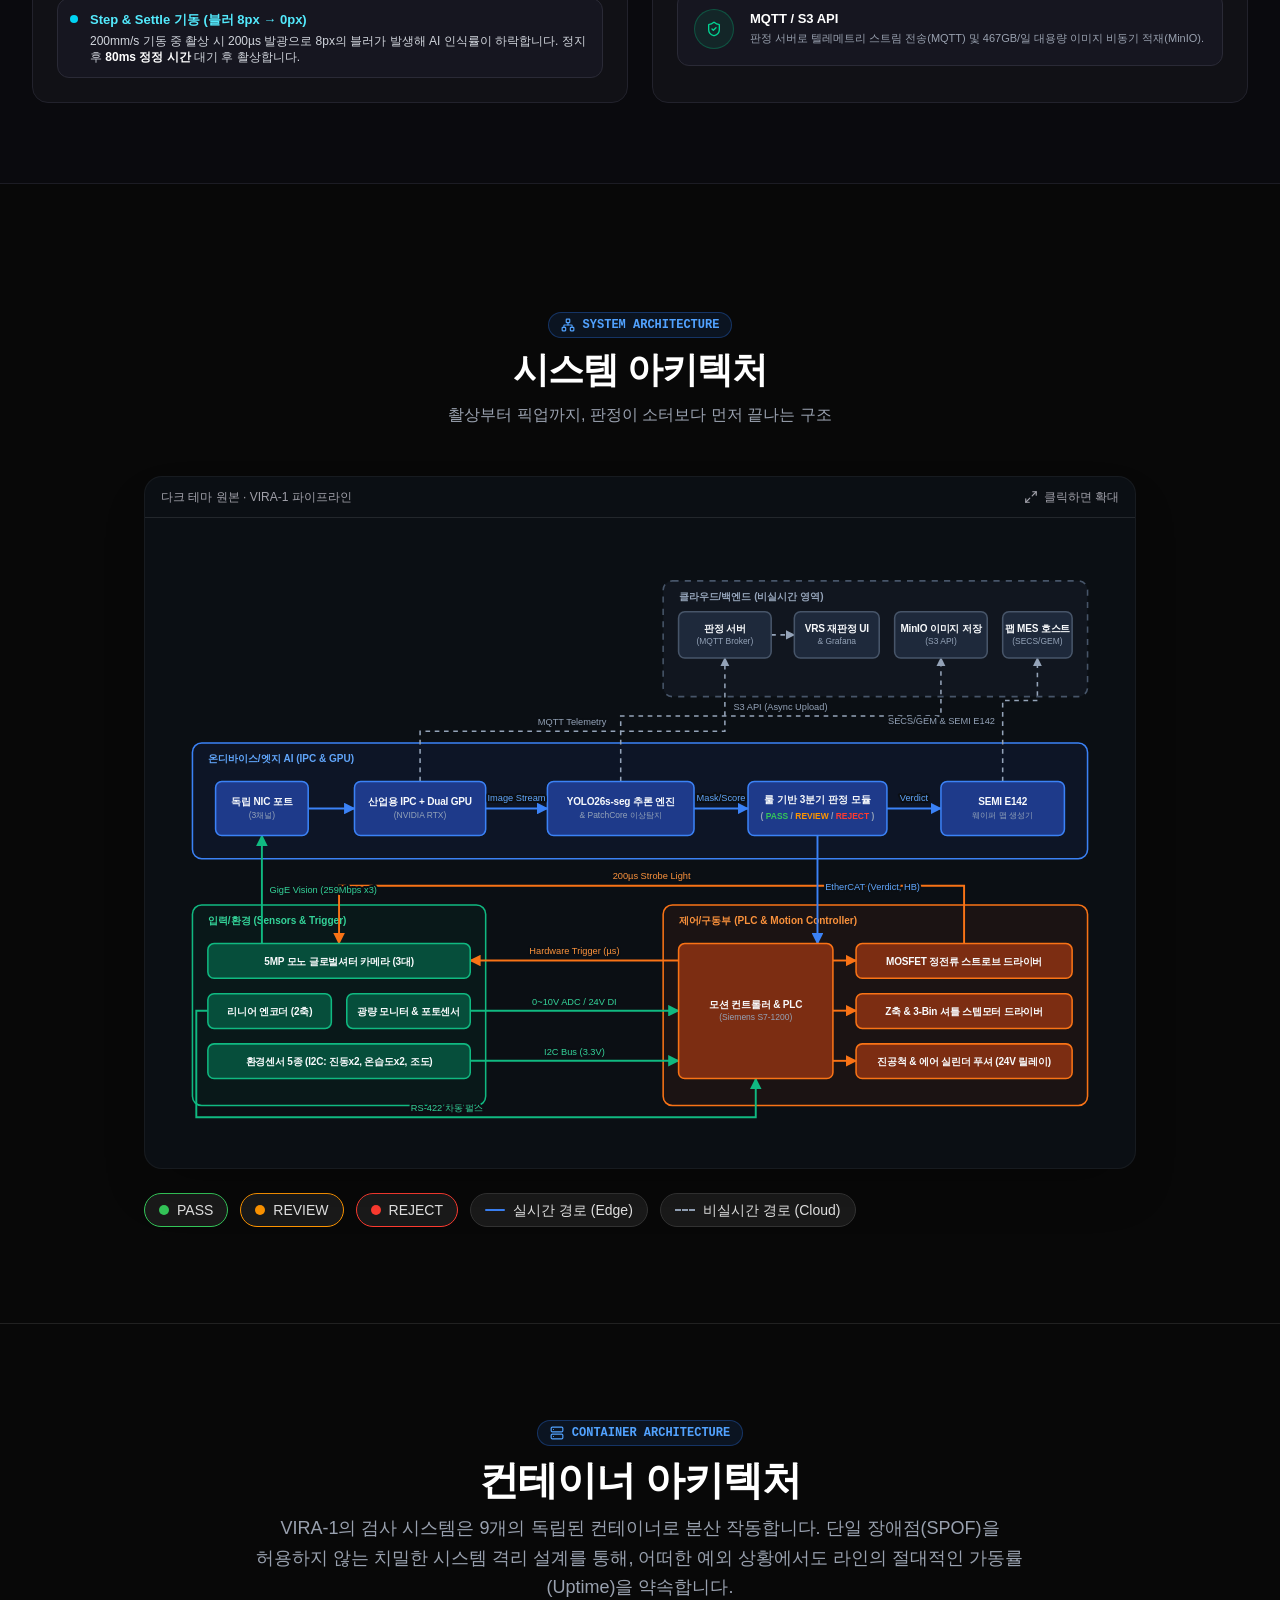
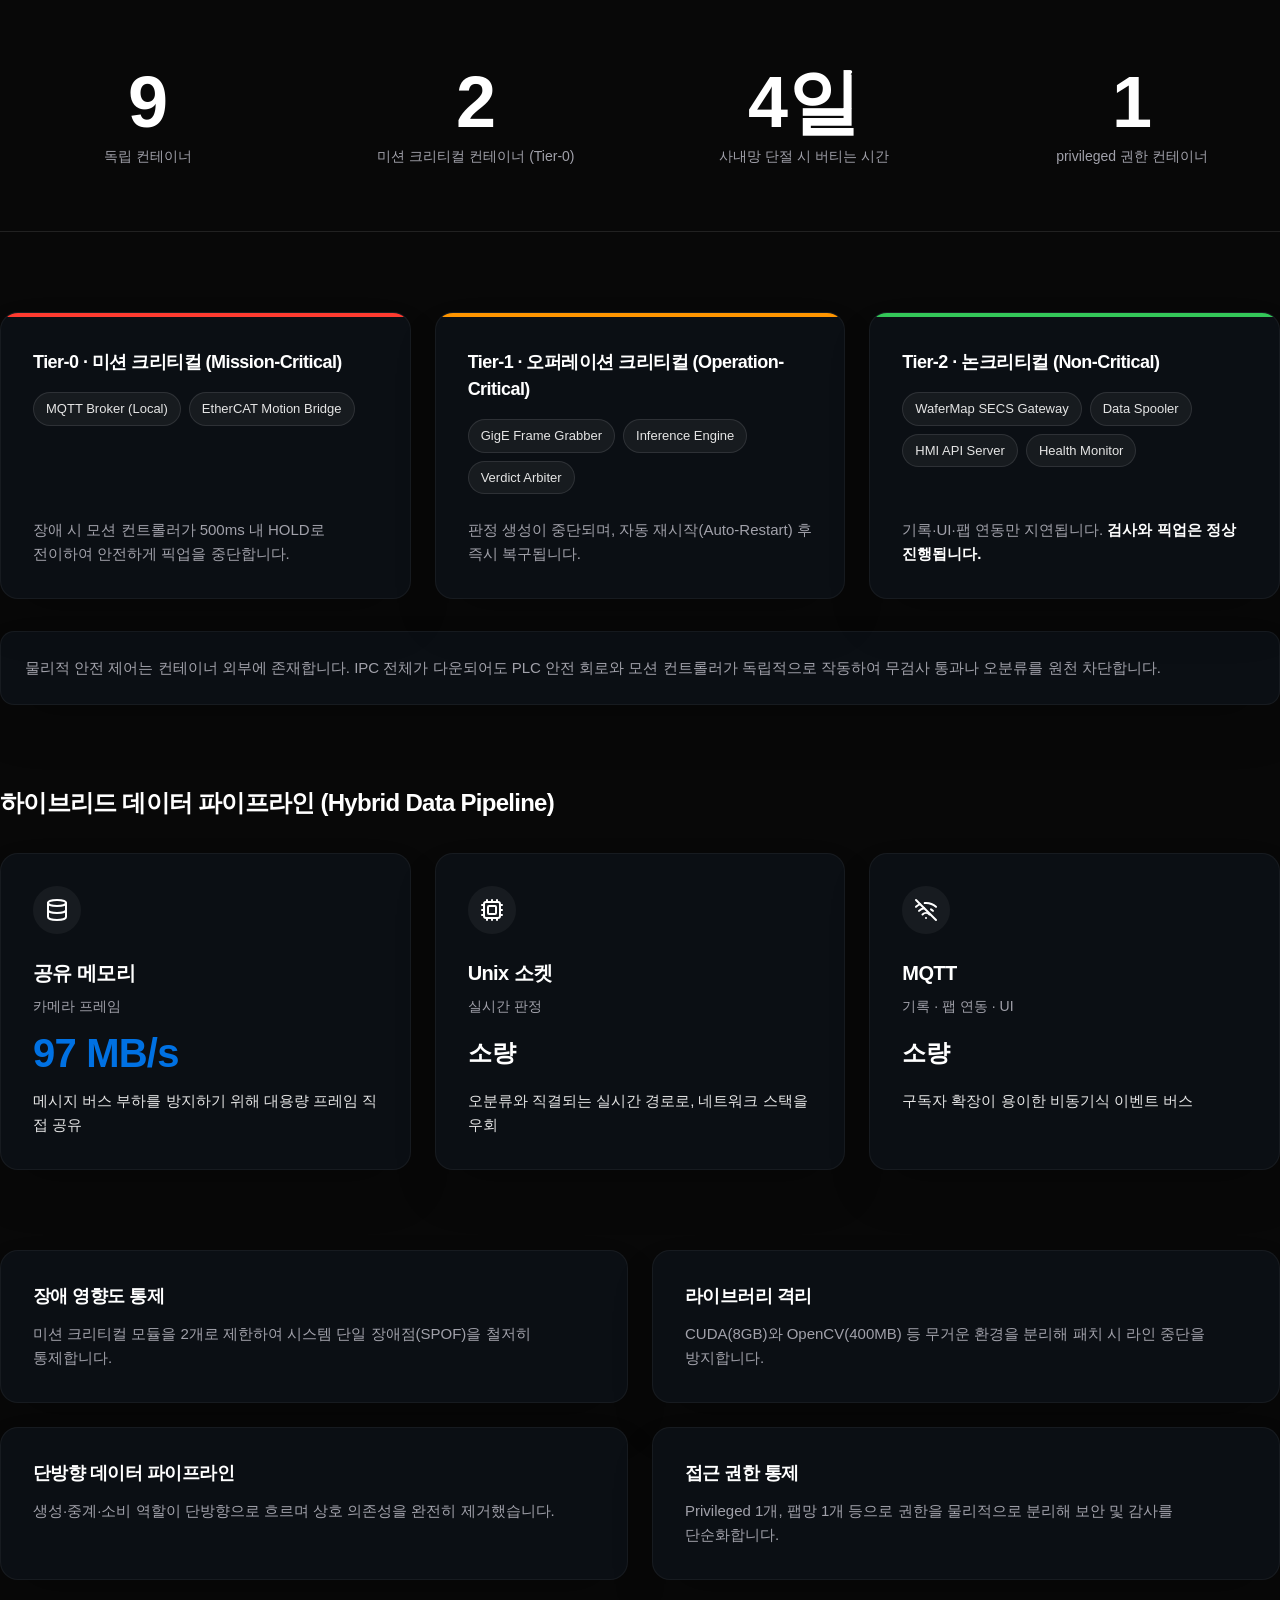
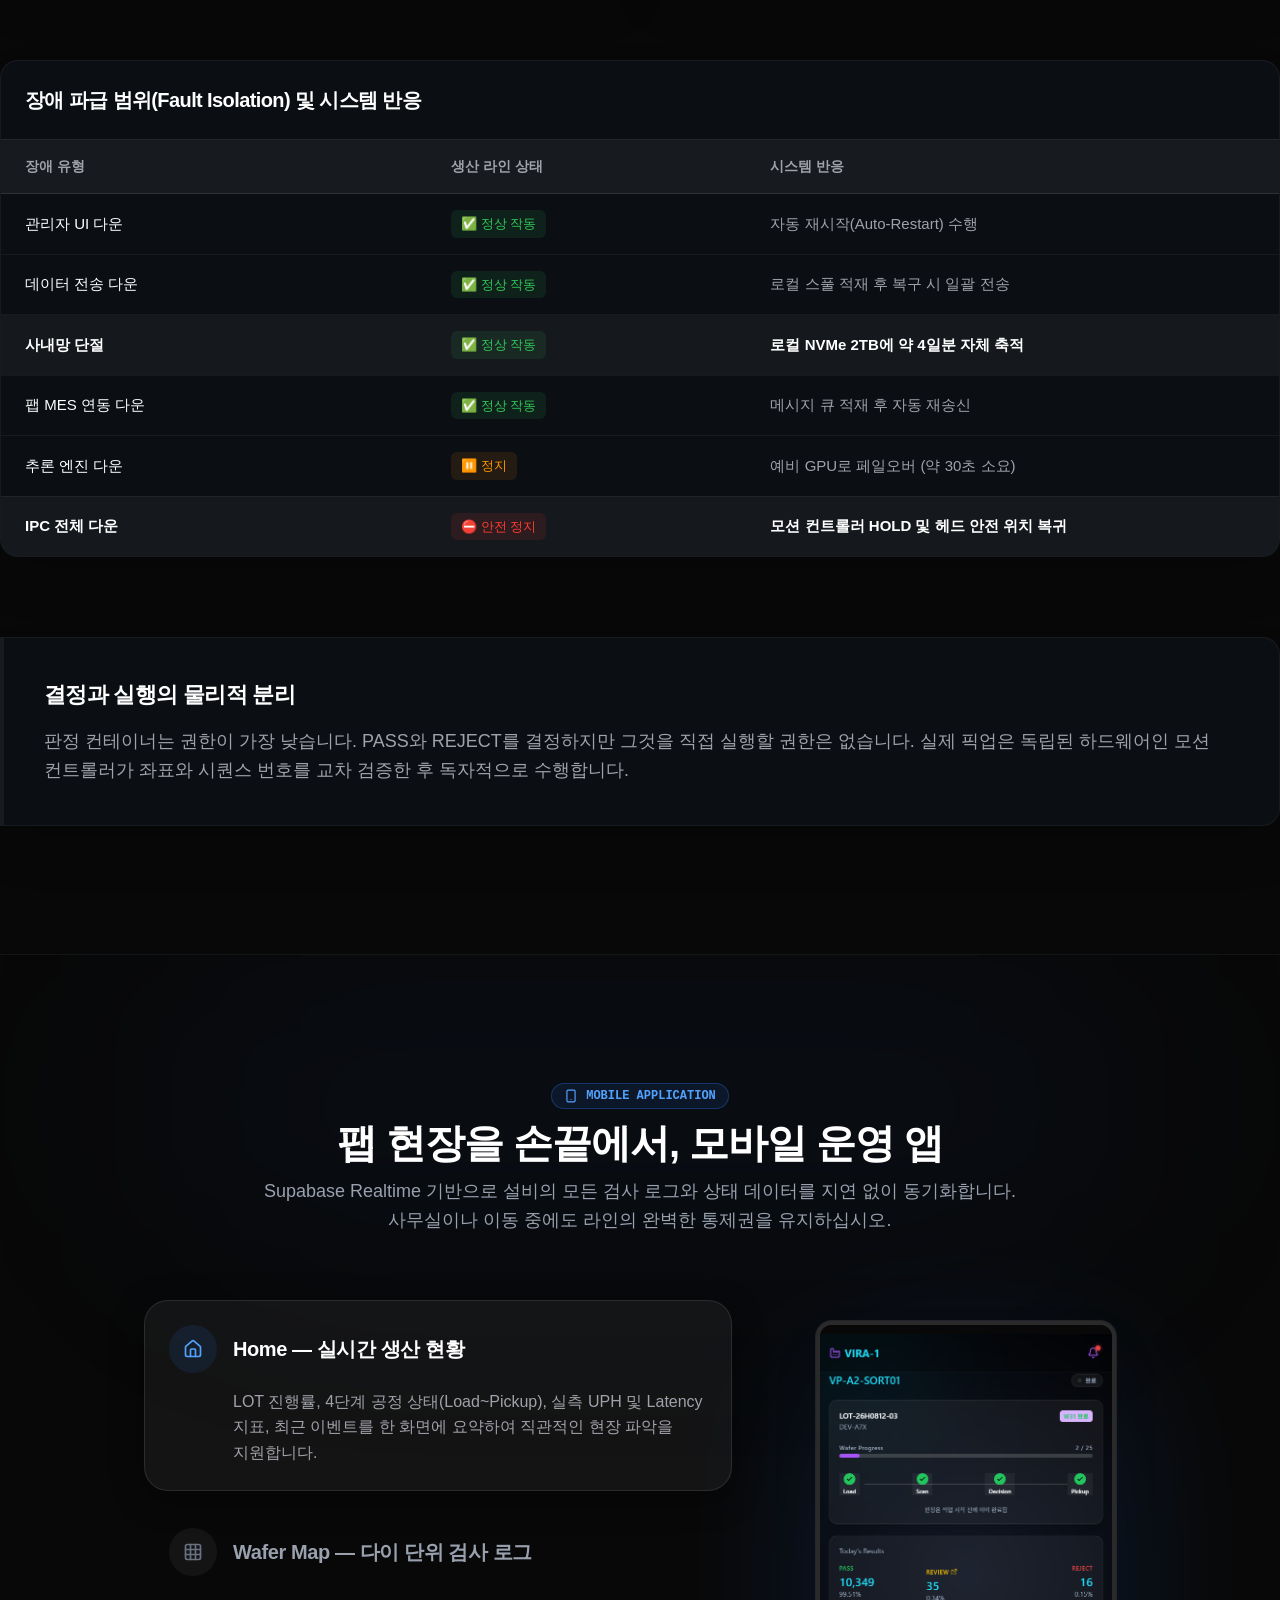
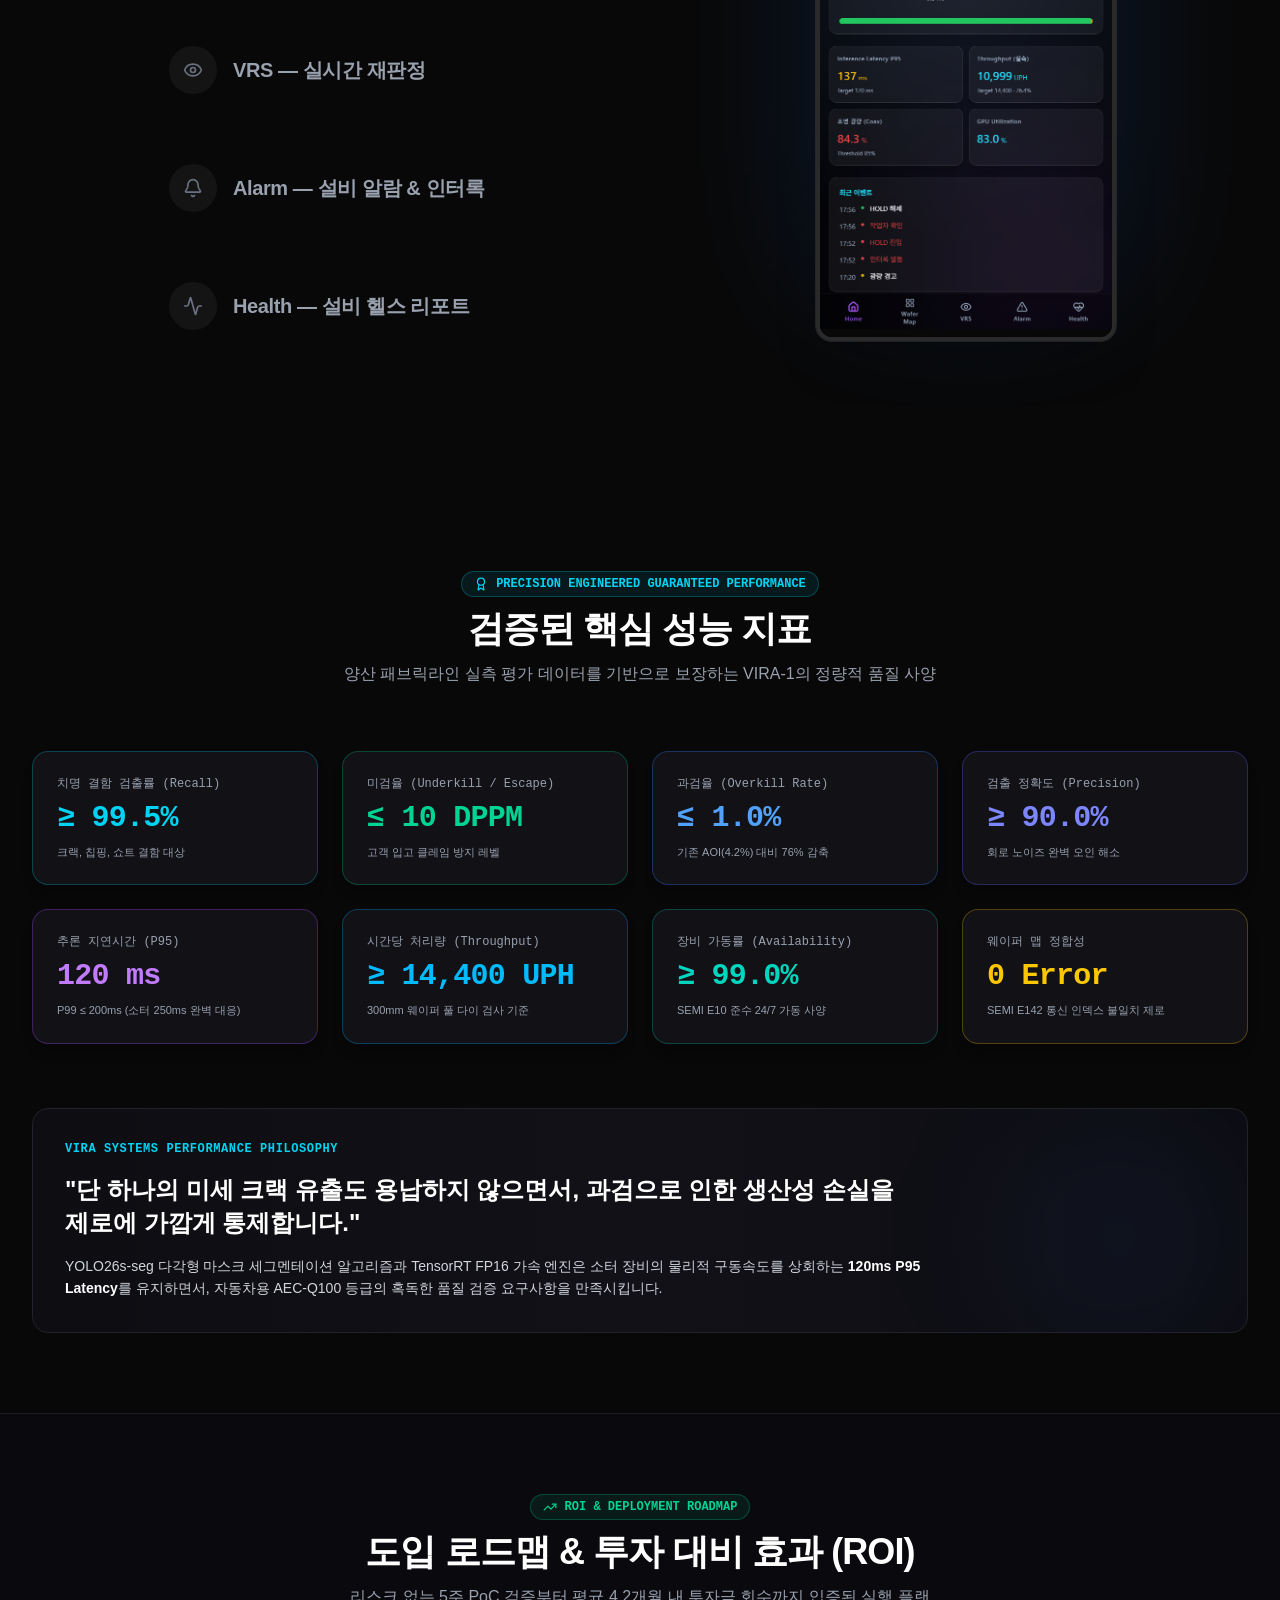
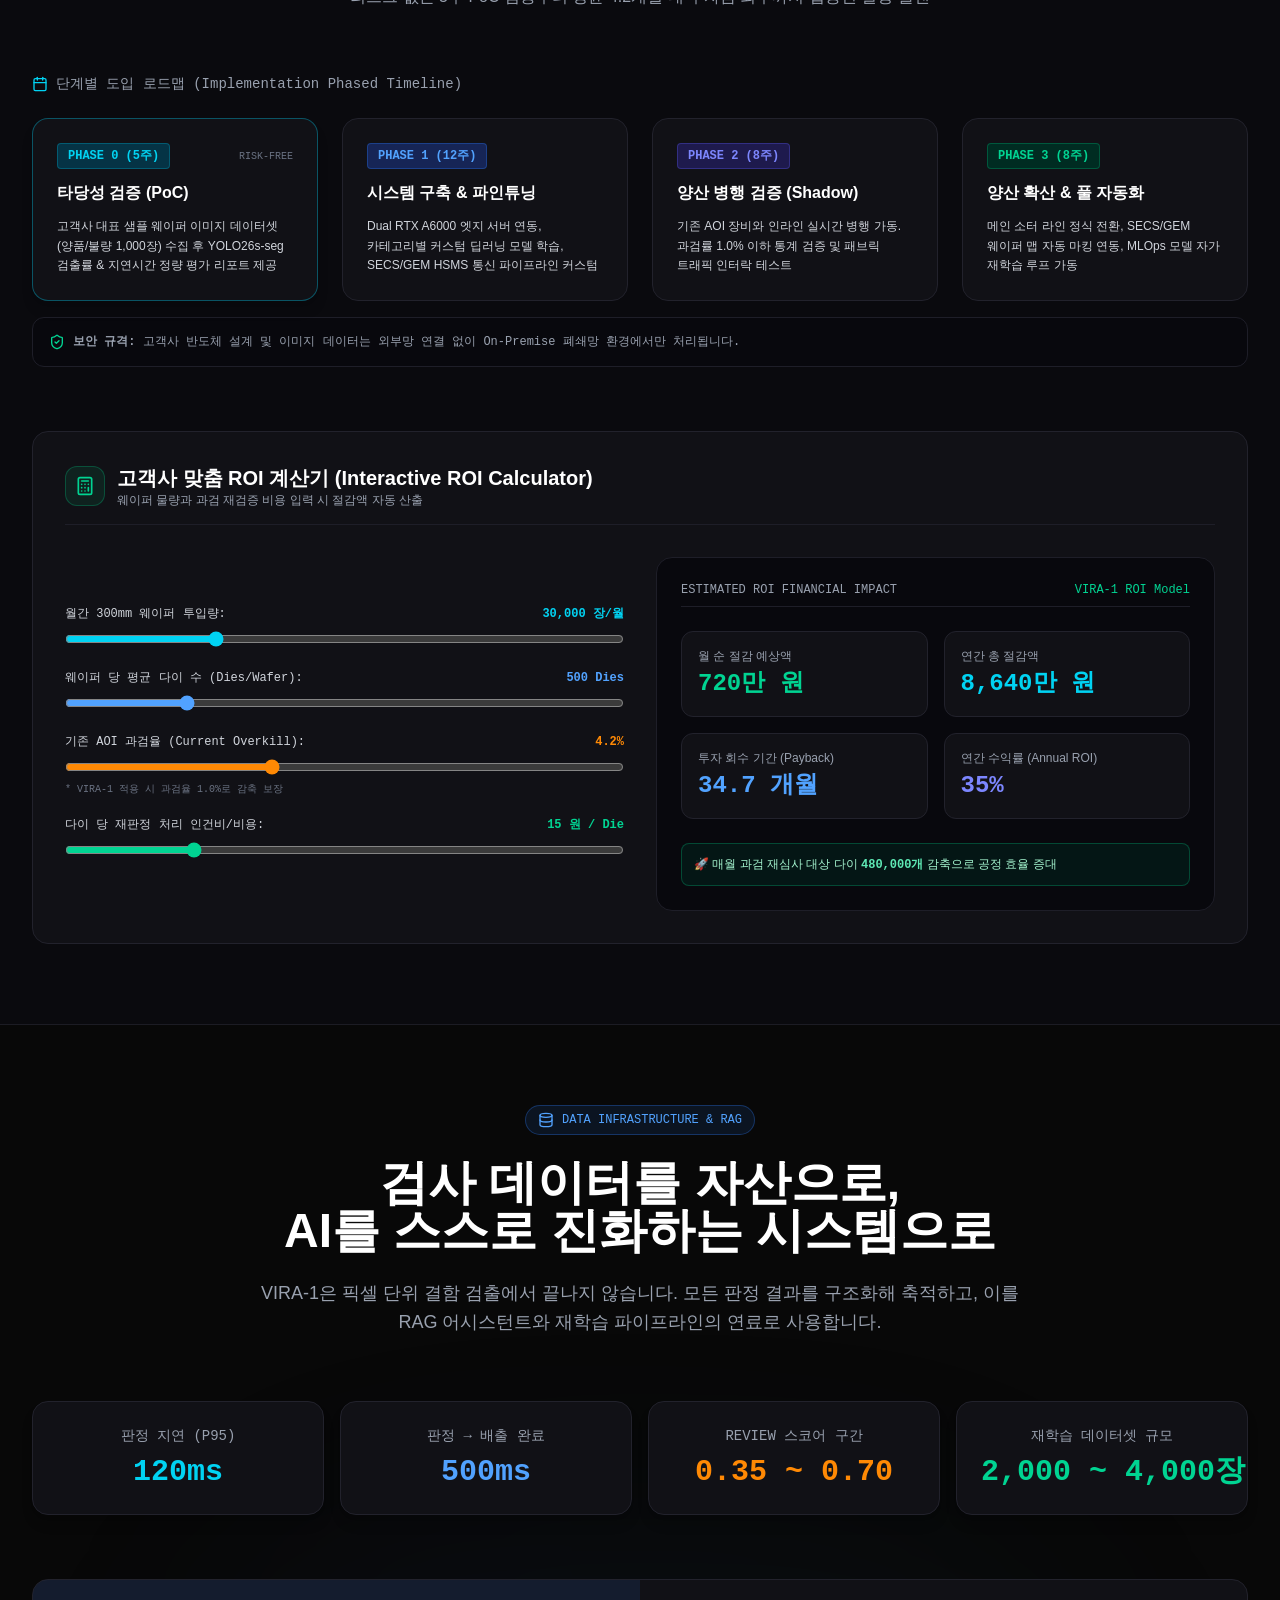
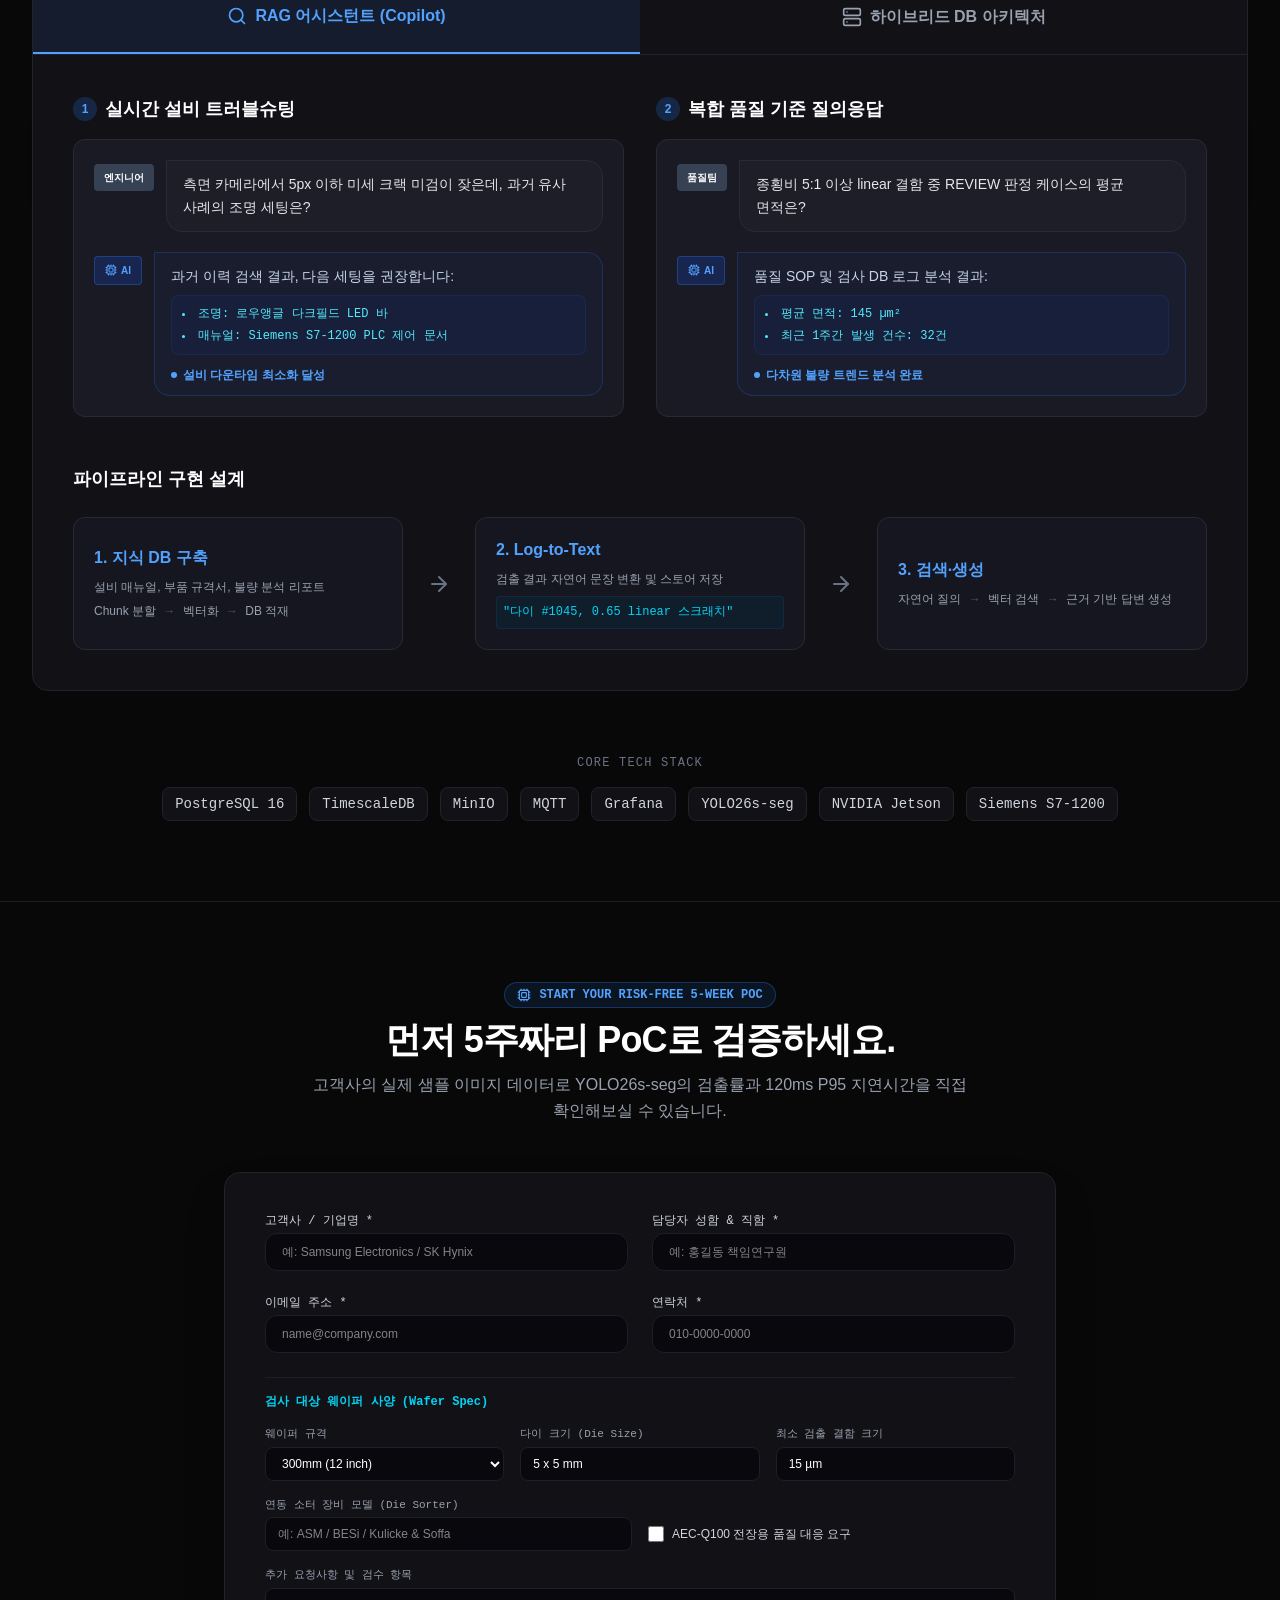
==== commit 9fb6883f: "v13" ====
--- a/docs/index.html
+++ b/docs/index.html
@@ -9,8 +9,8 @@
     <link rel="preconnect" href="https://fonts.gstatic.com" crossorigin>
     <link href="https://fonts.googleapis.com/css2?family=Inter:wght@400;500;600;700&display=swap" rel="stylesheet">
     <link href="https://fonts.googleapis.com/css2?family=Material+Symbols+Outlined:wght,FILL@100..700,0..1&display=swap" rel="stylesheet" />
-    <script type="module" crossorigin src="./assets/index-DzjpnNC-.js"></script>
-    <link rel="stylesheet" crossorigin href="./assets/index-CA-82Cuu.css">
+    <script type="module" crossorigin src="./assets/index-whgV6ufx.js"></script>
+    <link rel="stylesheet" crossorigin href="./assets/index-B8t-XtHo.css">
   </head>
   <body class="bg-[#080808] text-[#e5e5e5] antialiased selection:bg-[#0071e3] selection:text-white">
     <div id="root"></div>
